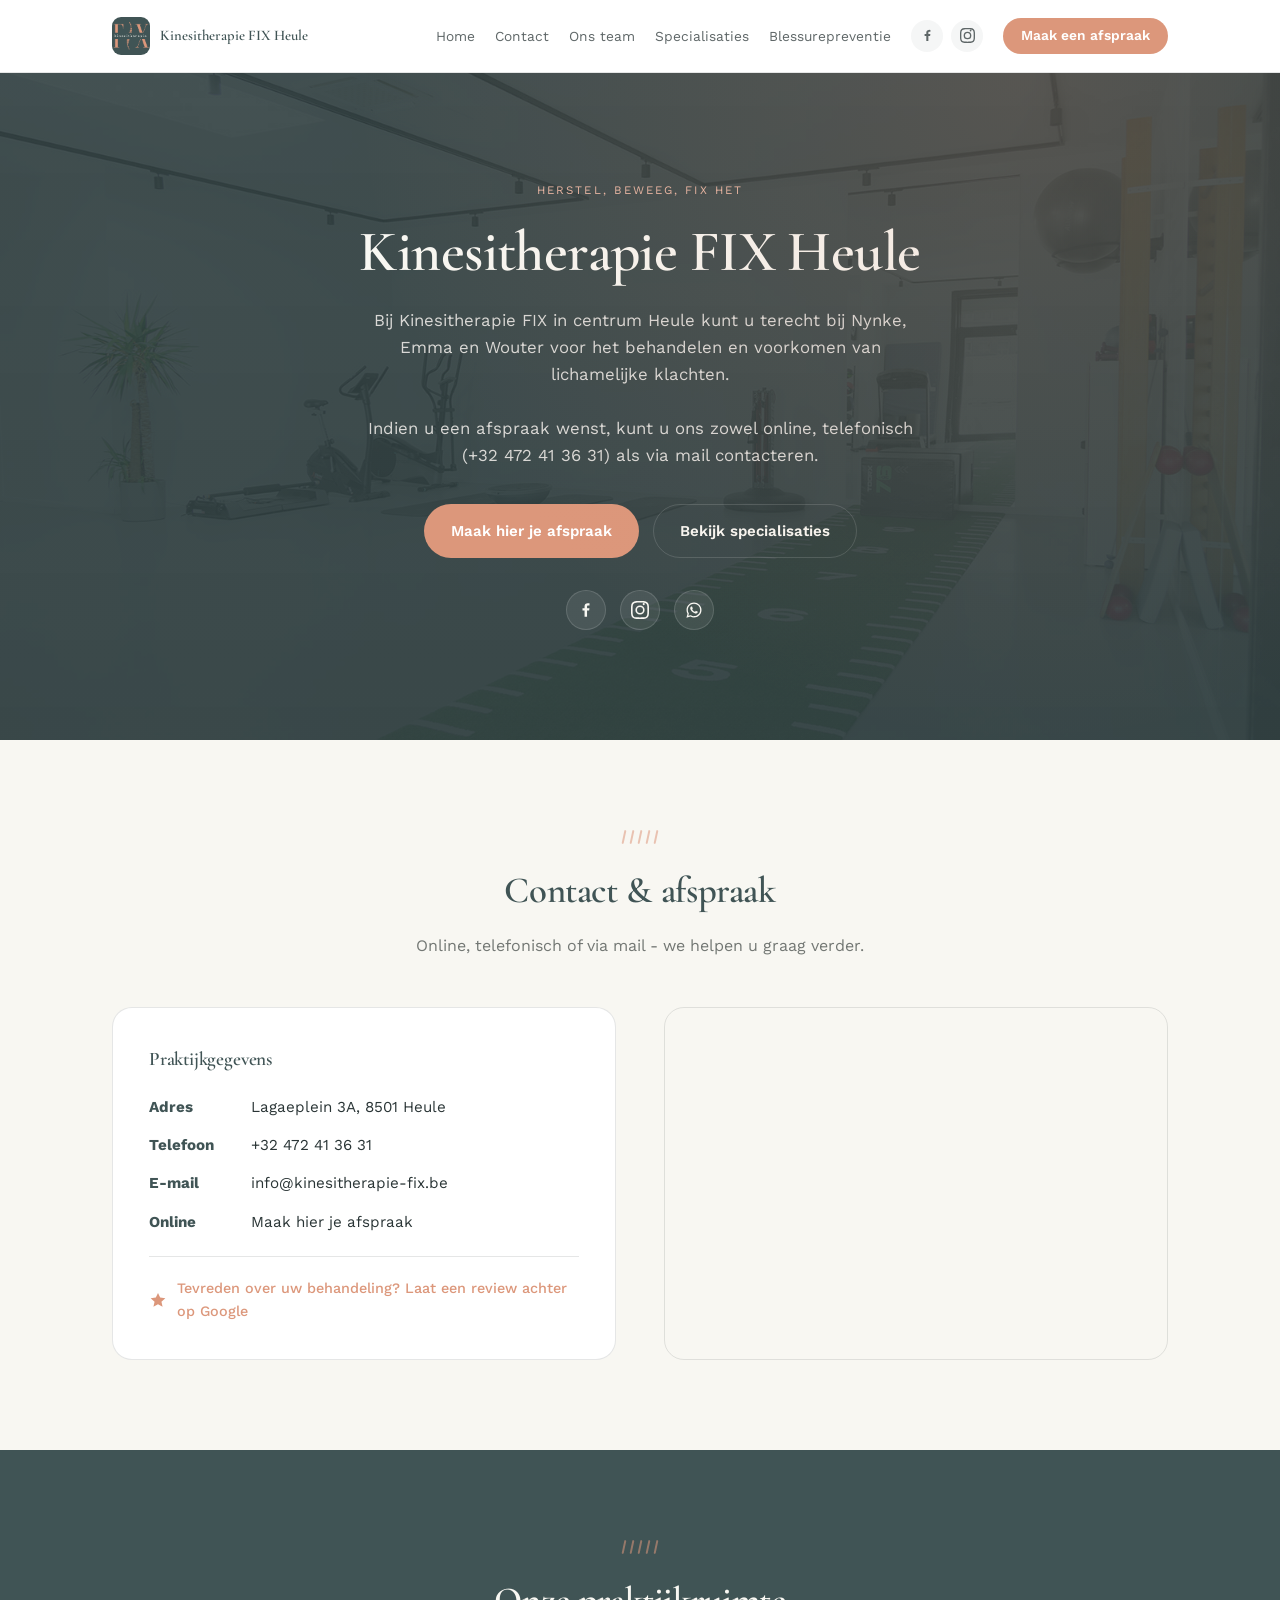
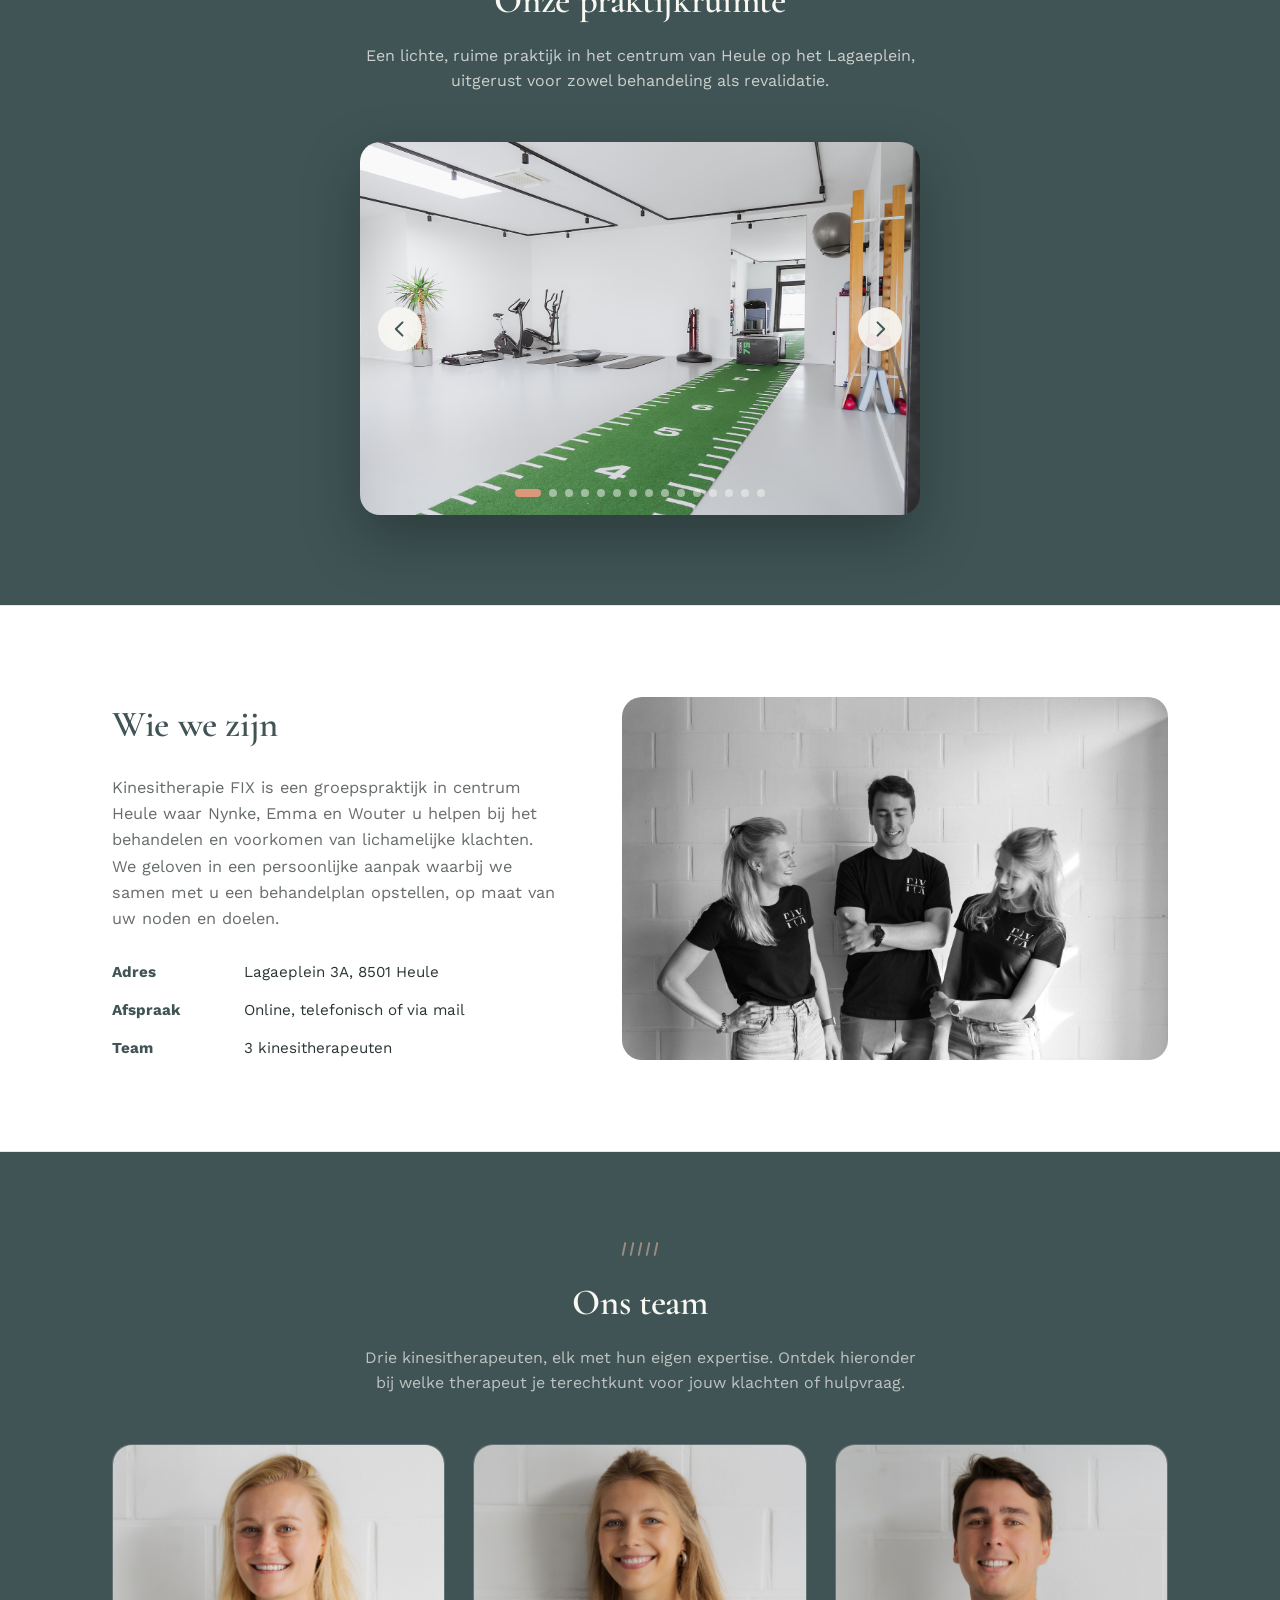
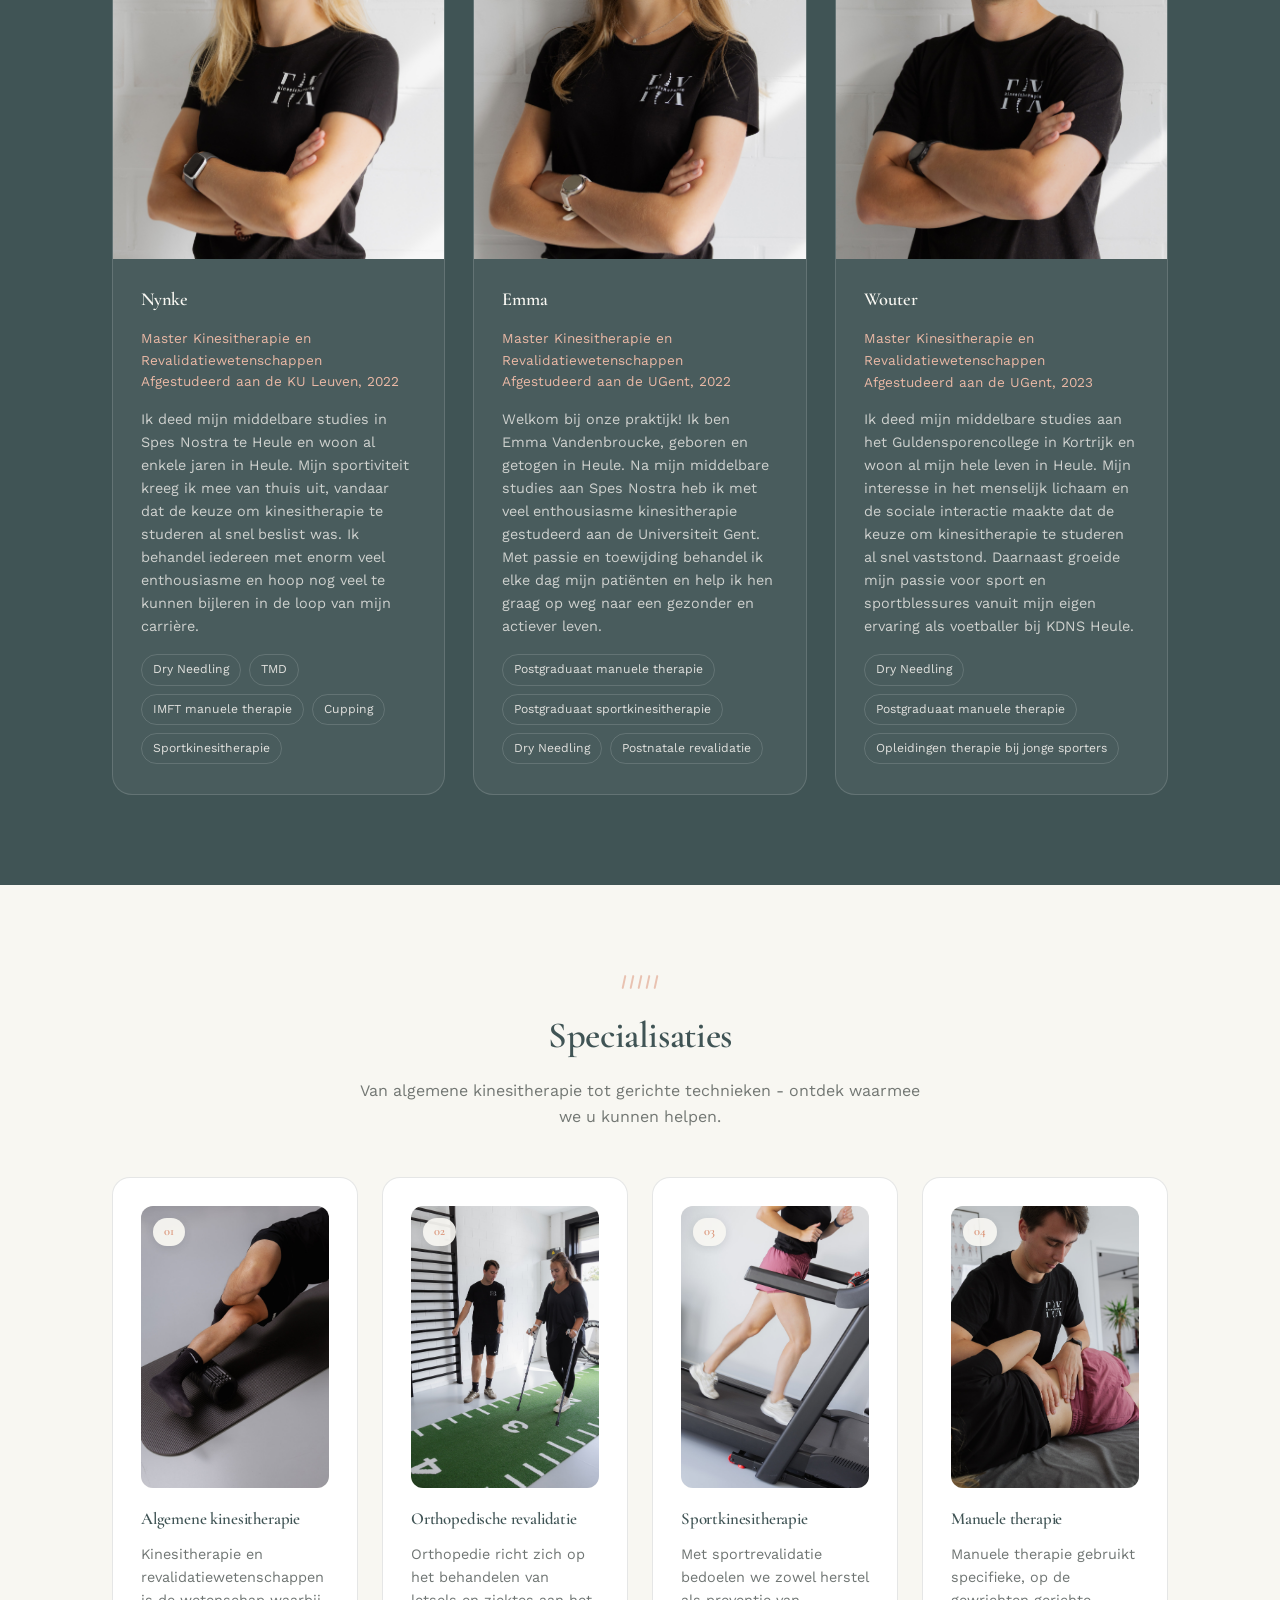
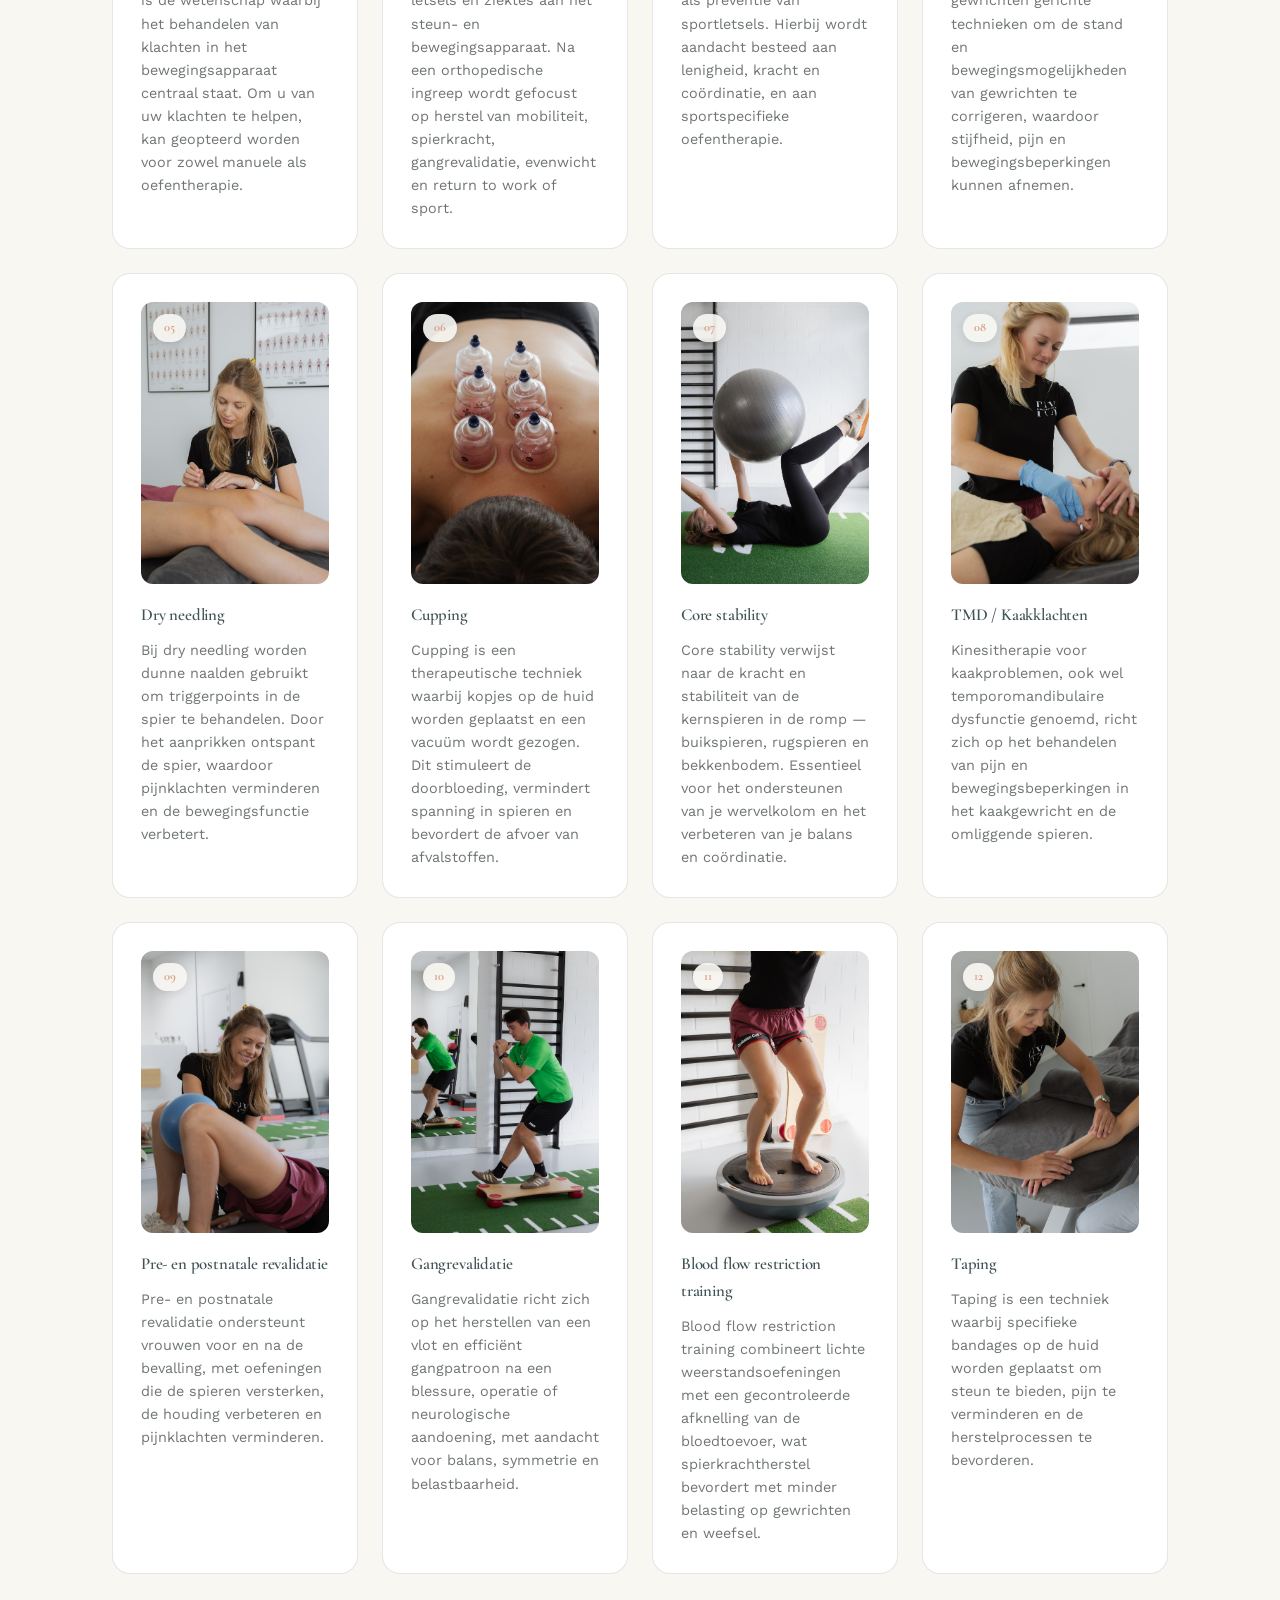
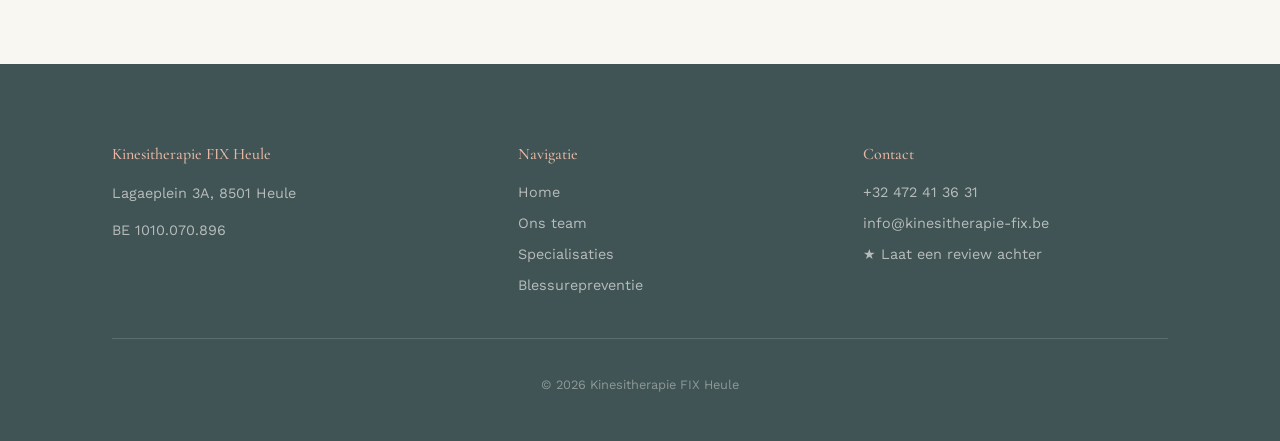
==== index.html @ aae7d0e1 "Merge branch 'main' of https://github.com/max-yousif/fix-site" ====
<!DOCTYPE html>
<html lang="nl">
<head>
<meta charset="UTF-8">
<meta name="viewport" content="width=device-width, initial-scale=1.0">
<title>kinesitherapie FIX Heule</title>
<meta name="description" content="Kinesitherapie FIX in centrum Heule: persoonlijke aanpak voor het behandelen en voorkomen van lichamelijke klachten, door Nynke, Emma en Wouter.">
<link rel="preconnect" href="https://fonts.googleapis.com">
<link href="https://fonts.googleapis.com/css2?family=Cormorant+Garamond:wght@600;700&family=Work+Sans:wght@400;500;600&display=swap" rel="stylesheet">
<link rel="stylesheet" href="css/style.css">
</head>
<body>

<header class="site-header">
  <div class="wrap">
    <a href="#top" class="brand">
      <span class="brand-mark"><img src="images/logo-fix.jpg" alt="Logo Kinesitherapie FIX"></span>
      Kinesitherapie FIX Heule
    </a>
    <nav class="main-nav" id="main-nav">
      <a href="#top">Home</a>
      <a href="#contact">Contact</a>
      <a href="#team">Ons team</a>
      <a href="#specialisaties">Specialisaties</a>
      <a href="blessurepreventie.html">Blessurepreventie</a>
      <div class="header-social">
        <a href="https://www.facebook.com/profile.php?id=61565149762877" aria-label="Facebook" target="_blank" rel="noopener">
          <svg viewBox="0 0 24 24" aria-hidden="true"><path d="M13.397 20.997v-8.196h2.765l.411-3.209h-3.176V7.548c0-.926.258-1.56 1.587-1.56h1.684V3.127A22.336 22.336 0 0 0 14.201 3c-2.444 0-4.122 1.492-4.122 4.231v2.355H7.332v3.209h2.753v8.202h3.312z"/></svg>
        </a>
        <a href="https://www.instagram.com/fix_kinesitherapie/" aria-label="Instagram" target="_blank" rel="noopener">
          <svg viewBox="0 0 24 24" aria-hidden="true"><path d="M12 2.163c3.204 0 3.584.012 4.85.07 3.252.148 4.771 1.691 4.919 4.919.058 1.265.069 1.645.069 4.849 0 3.205-.012 3.584-.069 4.849-.149 3.225-1.664 4.771-4.919 4.919-1.266.058-1.644.07-4.85.07-3.204 0-3.584-.012-4.849-.07-3.26-.149-4.771-1.699-4.919-4.92-.058-1.265-.07-1.644-.07-4.849 0-3.204.013-3.583.07-4.849.149-3.227 1.664-4.771 4.919-4.919 1.266-.057 1.645-.069 4.849-.069zm0-2.163c-3.259 0-3.667.014-4.947.072-4.358.2-6.78 2.618-6.98 6.98-.059 1.281-.073 1.689-.073 4.948 0 3.259.014 3.668.072 4.948.2 4.358 2.618 6.78 6.98 6.98 1.281.058 1.689.072 4.948.072 3.259 0 3.668-.014 4.948-.072 4.354-.2 6.782-2.618 6.979-6.98.059-1.28.073-1.689.073-4.948 0-3.259-.014-3.667-.072-4.947-.196-4.354-2.617-6.78-6.979-6.98-1.281-.059-1.69-.073-4.949-.073zm0 5.838a6.162 6.162 0 1 0 0 12.324 6.162 6.162 0 0 0 0-12.324zm0 10.162a4 4 0 1 1 0-8 4 4 0 0 1 0 8zm6.406-11.845a1.44 1.44 0 1 1-2.881.001 1.44 1.44 0 0 1 2.881-.001z"/></svg>
        </a>
      </div>
      <a href="https://bookings.crossuite.app/b59ed60e-3dc6-402e-aebc-2b70d92452ca/step2" class="nav-cta" target="_blank" rel="noopener">Maak een afspraak</a>
    </nav>
    <button class="nav-toggle" id="nav-toggle" aria-label="Menu openen" aria-expanded="false" aria-controls="main-nav">
      <span></span><span></span><span></span>
    </button>
  </div>
</header>

<section class="hero" id="top">
  <div class="wrap">
    <p class="eyebrow">Herstel, beweeg, FIX het</p>
    <h1>Kinesitherapie FIX Heule</h1>
    <p class="hero-lede">Bij Kinesitherapie FIX in centrum Heule kunt u terecht bij Nynke, Emma en Wouter voor het behandelen en voorkomen van lichamelijke klachten.<br><br>Indien u een afspraak wenst, kunt u ons zowel online, telefonisch (<a href="tel:+32472413631">+32 472 41 36 31</a>) als via mail contacteren.</p>
    <div class="hero-actions">
      <a href="https://bookings.crossuite.app/b59ed60e-3dc6-402e-aebc-2b70d92452ca/step2" class="btn btn-primary" target="_blank" rel="noopener">Maak hier je afspraak</a>
      <a href="#specialisaties" class="btn btn-ghost">Bekijk specialisaties</a>
    </div>
    <div class="hero-social">
      <a href="https://www.facebook.com/profile.php?id=61565149762877" class="social-btn" aria-label="Facebook" target="_blank" rel="noopener">
        <svg viewBox="0 0 24 24" aria-hidden="true"><path d="M13.397 20.997v-8.196h2.765l.411-3.209h-3.176V7.548c0-.926.258-1.56 1.587-1.56h1.684V3.127A22.336 22.336 0 0 0 14.201 3c-2.444 0-4.122 1.492-4.122 4.231v2.355H7.332v3.209h2.753v8.202h3.312z"/></svg>
      </a>
      <a href="https://www.instagram.com/fix_kinesitherapie/" class="social-btn" aria-label="Instagram" target="_blank" rel="noopener">
        <svg viewBox="0 0 24 24" aria-hidden="true"><path d="M12 2.163c3.204 0 3.584.012 4.85.07 3.252.148 4.771 1.691 4.919 4.919.058 1.265.069 1.645.069 4.849 0 3.205-.012 3.584-.069 4.849-.149 3.225-1.664 4.771-4.919 4.919-1.266.058-1.644.07-4.85.07-3.204 0-3.584-.012-4.849-.07-3.26-.149-4.771-1.699-4.919-4.92-.058-1.265-.07-1.644-.07-4.849 0-3.204.013-3.583.07-4.849.149-3.227 1.664-4.771 4.919-4.919 1.266-.057 1.645-.069 4.849-.069zm0-2.163c-3.259 0-3.667.014-4.947.072-4.358.2-6.78 2.618-6.98 6.98-.059 1.281-.073 1.689-.073 4.948 0 3.259.014 3.668.072 4.948.2 4.358 2.618 6.78 6.98 6.98 1.281.058 1.689.072 4.948.072 3.259 0 3.668-.014 4.948-.072 4.354-.2 6.782-2.618 6.979-6.98.059-1.28.073-1.689.073-4.948 0-3.259-.014-3.667-.072-4.947-.196-4.354-2.617-6.78-6.979-6.98-1.281-.059-1.69-.073-4.949-.073zm0 5.838a6.162 6.162 0 1 0 0 12.324 6.162 6.162 0 0 0 0-12.324zm0 10.162a4 4 0 1 1 0-8 4 4 0 0 1 0 8zm6.406-11.845a1.44 1.44 0 1 1-2.881.001 1.44 1.44 0 0 1 2.881-.001z"/></svg>
      </a>
      <a href="https://wa.me/32472413631" class="social-btn" aria-label="WhatsApp" target="_blank" rel="noopener">
        <svg viewBox="0 0 24 24" aria-hidden="true"><path d="M12.004 2.003c-5.514 0-9.997 4.483-9.997 9.997 0 1.762.462 3.484 1.34 5.003l-1.42 5.19 5.315-1.394a9.958 9.958 0 0 0 4.762 1.212h.004c5.514 0 9.997-4.483 9.997-9.997 0-2.671-1.04-5.182-2.929-7.071a9.935 9.935 0 0 0-7.072-2.94zm0 18.174h-.003a8.19 8.19 0 0 1-4.173-1.143l-.299-.177-3.155.827.842-3.075-.194-.316a8.184 8.184 0 0 1-1.257-4.373c0-4.523 3.681-8.203 8.209-8.203a8.156 8.156 0 0 1 5.804 2.406 8.153 8.153 0 0 1 2.399 5.802c0 4.524-3.68 8.204-8.203 8.204zm4.508-6.148c-.247-.124-1.462-.72-1.689-.803-.227-.083-.392-.124-.557.124-.165.248-.638.803-.782.968-.144.166-.289.186-.535.062-.247-.124-1.043-.384-1.987-1.226-.734-.655-1.23-1.464-1.374-1.712-.144-.248-.015-.382.109-.505.112-.111.248-.289.372-.434.124-.145.165-.248.248-.413.082-.166.041-.31-.021-.434-.062-.124-.557-1.343-.763-1.84-.201-.483-.406-.418-.557-.425-.144-.008-.309-.01-.474-.01-.165 0-.434.062-.661.31-.227.248-.865.845-.865 2.063 0 1.219.886 2.394 1.01 2.56.124.165 1.745 2.664 4.228 3.735.591.255 1.052.407 1.412.521.593.189 1.132.163 1.559.099.476-.071 1.462-.598 1.669-1.176.206-.578.206-1.073.144-1.176-.062-.104-.227-.166-.474-.29z"/></svg>
      </a>
    </div>
  </div>
</section>

<section class="contact-section" id="contact">
  <div class="wrap">
    <div class="section-head">
      <div class="stitch on-light"><span></span><span></span><span></span><span></span><span></span></div>
      <h2>Contact & afspraak</h2>
      <p>Online, telefonisch of via mail - we helpen u graag verder.</p>
    </div>
    <div class="contact-grid">
      <div class="contact-card">
        <h3>Praktijkgegevens</h3>
        <ul class="contact-list">
          <li><b>Adres</b> Lagaeplein 3A, 8501 Heule</li>
          <li><b>Telefoon</b> <a href="tel:+32472413631">+32 472 41 36 31</a></li>
          <li><b>E-mail</b> <a href="mailto:info@kinesitherapie-fix.be">info@kinesitherapie-fix.be</a></li>
          <li><b>Online</b> <a href="https://bookings.crossuite.app/b59ed60e-3dc6-402e-aebc-2b70d92452ca/step2" target="_blank" rel="noopener">Maak hier je afspraak</a></li>
        </ul>
        <a class="review-link" href="https://g.page/r/CWnq8fLpPaLWEAE/review" target="_blank" rel="noopener">
          <svg viewBox="0 0 24 24" aria-hidden="true"><path d="M12 2.5l2.9 6.3 6.9.7-5.2 4.7 1.5 6.8L12 17.8l-6.1 3.2 1.5-6.8-5.2-4.7 6.9-.7z"/></svg>
          Tevreden over uw behandeling? Laat een review achter op Google
        </a>
      </div>
      <div class="map-embed">
        <iframe src="https://www.google.com/maps?q=Lagaeplein+3A,+8501+Heule&output=embed" loading="lazy" allowfullscreen title="Locatie Kinesitherapie FIX Heule"></iframe>
      </div>
    </div>
  </div>
</section>

<section class="gallery-section">
  <div class="wrap">
    <div class="section-head">
      <div class="stitch on-light"><span></span><span></span><span></span><span></span><span></span></div>
      <h2>Onze praktijkruimte</h2>
      <p>Een lichte, ruime praktijk in het centrum van Heule op het Lagaeplein, uitgerust voor zowel behandeling als revalidatie.</p>
    </div>
    <div class="carousel" id="gallery-carousel">
      <div class="carousel-track">
        <div class="carousel-slide">
          <img src="images/praktijk-1.jpg" alt="Oefenruimte met kunstgras en revalidatietoestellen">
        </div>
        <div class="carousel-slide">
          <img src="images/praktijk-2.jpg" alt="Behandelruimte met behandeltafel en oefenmateriaal">
        </div>
        <div class="carousel-slide">
          <img src="images/praktijk-3.jpg" alt="Kinesitherapeuten in de praktijkruimte">
        </div>
        <div class="carousel-slide">
          <img src="images/praktijk-4.jpg" alt="Sportkinesitherapie oefenruimte met kunstgras en revalidatietoestellen">
        </div>
        <div class="carousel-slide">
          <img src="images/praktijk-5.jpg" alt="Wachtruimte met zithoek en planten">
        </div>
        <div class="carousel-slide">
          <img src="images/praktijk-6.jpg" alt="Decoratie Heule Lagaeplein in wachtruimte">
        </div>
        <div class="carousel-slide">
          <img src="images/praktijk-7.jpg" alt="Kettlebells en oefenmateriaal in de praktijkruimte">
        </div>
        <div class="carousel-slide">
          <img src="images/praktijk-8.jpg" alt="Patiënt aan de balie van de praktijkruimte met kinesitherapeut">
        </div>
        <div class="carousel-slide">
          <img src="images/praktijk-9.jpg" alt="Fieldpower oefenruimte krachttraining">
        </div>
        <div class="carousel-slide">
          <img src="images/praktijk-10.jpg" alt="Groepsles core stability in de praktijkruimte">
        </div>
        <div class="carousel-slide">
          <img src="images/praktijk-11.jpg" alt="Cardiovasculaire oefenruimte met loopband en hometrainer">
        </div>
        <div class="carousel-slide">
          <img src="images/praktijk-12.jpg" alt="Sportkinesitherapie oefenruimte met kunstgras en revalidatietoestellen, balans- en krachttoestellen">
        </div>
        <div class="carousel-slide">
          <img src="images/praktijk-13.jpg" alt="Onthaalbalie van de praktijkruimte">
        </div>
        <div class="carousel-slide">
          <img src="images/praktijk-14.jpg" alt="Behandelruimte met behandeltafel en oefenmateriaal">
        </div>
        <div class="carousel-slide">
          <img src="images/praktijk-15.jpg" alt="Praktijkruimte met ruime parking op Lagaeplein centrum Heule">
        </div>
      </div>
      <button type="button" class="carousel-arrow prev" aria-label="Vorige foto">
        <svg viewBox="0 0 24 24" aria-hidden="true"><path d="M15 4l-8 8 8 8" fill="none" stroke="currentColor" stroke-width="2.4" stroke-linecap="round" stroke-linejoin="round"/></svg>
      </button>
      <button type="button" class="carousel-arrow next" aria-label="Volgende foto">
        <svg viewBox="0 0 24 24" aria-hidden="true"><path d="M9 4l8 8-8 8" fill="none" stroke="currentColor" stroke-width="2.4" stroke-linecap="round" stroke-linejoin="round"/></svg>
      </button>
      <div class="carousel-dots" role="tablist" aria-label="Foto's van de praktijk"></div>
    </div>
  </div>
</section>

<section class="about-section">
  <div class="wrap about-grid">
    <div>
      <h2>Wie we zijn</h2>
      <p>Kinesitherapie FIX is een groepspraktijk in centrum Heule waar Nynke, Emma en Wouter u helpen bij het behandelen en voorkomen van lichamelijke klachten. We geloven in een persoonlijke aanpak waarbij we samen met u een behandelplan opstellen, op maat van uw noden en doelen.</p>
      <div class="about-facts">
        <div><strong>Adres</strong> Lagaeplein 3A, 8501 Heule</div>
        <div><strong>Afspraak</strong> Online, telefonisch of via mail</div>
        <div><strong>Team</strong> 3 kinesitherapeuten</div>
      </div>
    </div>
    <div>
      <img src="images/praktijk-over-ons.jpg" alt="Praktijkruimte Kinesitherapie FIX" style="border-radius:20px;">
    </div>
  </div>
</section>

<section class="team-section" id="team">
  <div class="wrap">
    <div class="section-head">
      <div class="stitch on-dark"><span></span><span></span><span></span><span></span><span></span></div>
      <h2>Ons team</h2>
      <p>Drie kinesitherapeuten, elk met hun eigen expertise. Ontdek hieronder bij welke therapeut je terechtkunt voor jouw klachten of hulpvraag.</p>
    </div>
    <div class="team-grid">

      <div class="team-card">
        <div class="team-photo"><img src="images/team-nynke.jpg" alt="Nynke"></div>
        <div class="team-body">
          <h3>Nynke</h3>
          <p class="team-role">Master Kinesitherapie en Revalidatiewetenschappen<br>Afgestudeerd aan de KU Leuven, 2022</p>
          <p class="bio">Ik deed mijn middelbare studies in Spes Nostra te Heule en woon al enkele jaren in Heule. Mijn sportiviteit kreeg ik mee van thuis uit, vandaar dat de keuze om kinesitherapie te studeren al snel beslist was. Ik behandel iedereen met enorm veel enthousiasme en hoop nog veel te kunnen bijleren in de loop van mijn carrière.</p>
          <div class="team-tags">
            <span>Dry Needling</span>
            <span>TMD</span>
            <span>IMFT manuele therapie</span>
            <span>Cupping</span>
            <span>Sportkinesitherapie</span>
          </div>
        </div>
      </div>

      <div class="team-card">
        <div class="team-photo"><img src="images/team-emma.jpg" alt="Emma"></div>
        <div class="team-body">
          <h3>Emma</h3>
          <p class="team-role">Master Kinesitherapie en Revalidatiewetenschappen<br>Afgestudeerd aan de UGent, 2022</p>
          <p class="bio">Welkom bij onze praktijk! Ik ben Emma Vandenbroucke, geboren en getogen in Heule. Na mijn middelbare studies aan Spes Nostra heb ik met veel enthousiasme kinesitherapie gestudeerd aan de Universiteit Gent. Met passie en toewijding behandel ik elke dag mijn patiënten en help ik hen graag op weg naar een gezonder en actiever leven.</p>
          <div class="team-tags">
            <span>Postgraduaat manuele therapie</span>
            <span>Postgraduaat sportkinesitherapie</span>
            <span>Dry Needling</span>
            <span>Postnatale revalidatie</span>
          </div>
        </div>
      </div>

      <div class="team-card">
        <div class="team-photo"><img src="images/team-wouter.jpg" alt="Wouter"></div>
        <div class="team-body">
          <h3>Wouter</h3>
          <p class="team-role">Master Kinesitherapie en Revalidatiewetenschappen<br>Afgestudeerd aan de UGent, 2023</p>
          <p class="bio">Ik deed mijn middelbare studies aan het Guldensporencollege in Kortrijk en woon al mijn hele leven in Heule. Mijn interesse in het menselijk lichaam en de sociale interactie maakte dat de keuze om kinesitherapie te studeren al snel vaststond. Daarnaast groeide mijn passie voor sport en sportblessures vanuit mijn eigen ervaring als voetballer bij KDNS Heule.</p>
          <div class="team-tags">
            <span>Dry Needling</span>
            <span>Postgraduaat manuele therapie</span>
            <span>Opleidingen therapie bij jonge sporters</span>
          </div>
        </div>
      </div>

    </div>
  </div>
</section>

<section class="specialisaties-section" id="specialisaties">
  <div class="wrap">
    <div class="section-head">
      <div class="stitch on-light"><span></span><span></span><span></span><span></span><span></span></div>
      <h2>Specialisaties</h2>
      <p>Van algemene kinesitherapie tot gerichte technieken - ontdek waarmee we u kunnen helpen.</p>
    </div>
    <div class="spec-grid">

      <div class="spec-card">
        <img class="spec-thumb" src="images/spec-algemene-kinesitherapie.jpg" alt="">
        <div class="spec-num">01</div>
        <h3>Algemene kinesitherapie</h3>
        <p>Kinesitherapie en revalidatiewetenschappen is de wetenschap waarbij het behandelen van klachten in het bewegingsapparaat centraal staat. Om u van uw klachten te helpen, kan geopteerd worden voor zowel manuele als oefentherapie.</p>
      </div>

      <div class="spec-card">
        <img class="spec-thumb" src="images/spec-orthopedische-revalidatie.jpg" alt="">
        <div class="spec-num">02</div>
        <h3>Orthopedische revalidatie</h3>
        <p>Orthopedie richt zich op het behandelen van letsels en ziektes aan het steun- en bewegingsapparaat. Na een orthopedische ingreep wordt gefocust op herstel van mobiliteit, spierkracht, gangrevalidatie, evenwicht en return to work of sport.</p>
      </div>

      <div class="spec-card">
        <img class="spec-thumb" src="images/spec-sportkinesitherapie.jpg" alt="">
        <div class="spec-num">03</div>
        <h3>Sportkinesitherapie</h3>
        <p>Met sportrevalidatie bedoelen we zowel herstel als preventie van sportletsels. Hierbij wordt aandacht besteed aan lenigheid, kracht en coördinatie, en aan sportspecifieke oefentherapie.</p>
      </div>

      <div class="spec-card">
        <img class="spec-thumb" src="images/spec-manuele-therapie.jpg" alt="">
        <div class="spec-num">04</div>
        <h3>Manuele therapie</h3>
        <p>Manuele therapie gebruikt specifieke, op de gewrichten gerichte technieken om de stand en bewegingsmogelijkheden van gewrichten te corrigeren, waardoor stijfheid, pijn en bewegingsbeperkingen kunnen afnemen.</p>
      </div>

      <div class="spec-card">
        <img class="spec-thumb" src="images/spec-dry-needling.jpg" alt="">
        <div class="spec-num">05</div>
        <h3>Dry needling</h3>
        <p>Bij dry needling worden dunne naalden gebruikt om triggerpoints in de spier te behandelen. Door het aanprikken ontspant de spier, waardoor pijnklachten verminderen en de bewegingsfunctie verbetert.</p>
      </div>

      <div class="spec-card">
        <img class="spec-thumb" src="images/spec-cupping.jpg" alt="">
        <div class="spec-num">06</div>
        <h3>Cupping</h3>
        <p>Cupping is een therapeutische techniek waarbij kopjes op de huid worden geplaatst en een vacuüm wordt gezogen. Dit stimuleert de doorbloeding, vermindert spanning in spieren en bevordert de afvoer van afvalstoffen.</p>
      </div>

      <div class="spec-card">
        <img class="spec-thumb" src="images/spec-core-stability.jpg" alt="">
        <div class="spec-num">07</div>
        <h3>Core stability</h3>
        <p>Core stability verwijst naar de kracht en stabiliteit van de kernspieren in de romp — buikspieren, rugspieren en bekkenbodem. Essentieel voor het ondersteunen van je wervelkolom en het verbeteren van je balans en coördinatie.</p>
      </div>

      <div class="spec-card">
        <img class="spec-thumb" src="images/spec-tmd-kaakklachten.jpg" alt="">
        <div class="spec-num">08</div>
        <h3>TMD / Kaakklachten</h3>
        <p>Kinesitherapie voor kaakproblemen, ook wel temporomandibulaire dysfunctie genoemd, richt zich op het behandelen van pijn en bewegingsbeperkingen in het kaakgewricht en de omliggende spieren.</p>
      </div>

      <div class="spec-card">
        <img class="spec-thumb" src="images/spec-pre-postnatale-revalidatie.jpg" alt="">
        <div class="spec-num">09</div>
        <h3>Pre- en postnatale revalidatie</h3>
        <p>Pre- en postnatale revalidatie ondersteunt vrouwen voor en na de bevalling, met oefeningen die de spieren versterken, de houding verbeteren en pijnklachten verminderen.</p>
      </div>

      <div class="spec-card">
        <img class="spec-thumb" src="images/spec-gangrevalidatie.jpg" alt="">
        <div class="spec-num">10</div>
        <h3>Gangrevalidatie</h3>
        <p>Gangrevalidatie richt zich op het herstellen van een vlot en efficiënt gangpatroon na een blessure, operatie of neurologische aandoening, met aandacht voor balans, symmetrie en belastbaarheid.</p>
      </div>

      <div class="spec-card">
        <img class="spec-thumb" src="images/spec-blood-flow-restriction.jpg" alt="">
        <div class="spec-num">11</div>
        <h3>Blood flow restriction training</h3>
        <p>Blood flow restriction training combineert lichte weerstandsoefeningen met een gecontroleerde afknelling van de bloedtoevoer, wat spierkrachtherstel bevordert met minder belasting op gewrichten en weefsel.</p>
      </div>

      <div class="spec-card">
        <img class="spec-thumb" src="images/spec-taping.jpg" alt="">
        <div class="spec-num">12</div>
        <h3>Taping</h3>
        <p>Taping is een techniek waarbij specifieke bandages op de huid worden geplaatst om steun te bieden, pijn te verminderen en de herstelprocessen te bevorderen.</p>
      </div>
    </div>
  </div>
</section>

<footer>
  <div class="wrap">
    <div class="footer-grid">
      <div>
        <h4>Kinesitherapie FIX Heule</h4>
        <p>Lagaeplein 3A, 8501 Heule</p>
        <p>BE 1010.070.896</p>
      </div>
      <div>
        <h4>Navigatie</h4>
        <a href="#top">Home</a>
        <a href="#team">Ons team</a>
        <a href="#specialisaties">Specialisaties</a>
        <a href="blessurepreventie.html">Blessurepreventie</a>
      </div>
      <div>
        <h4>Contact</h4>
        <a href="tel:+32472413631">+32 472 41 36 31</a>
        <a href="mailto:info@kinesitherapie-fix.be">info@kinesitherapie-fix.be</a>
        <a href="https://g.page/r/CWnq8fLpPaLWEAE/review" target="_blank" rel="noopener">★ Laat een review achter</a>
      </div>
    </div>
    <p class="footer-bottom">© <span id="year"></span> Kinesitherapie FIX Heule</p>
  </div>
</footer>

<script src="js/main.js?v=5"></script>
</body>
</html>
---- css/style.css ----
/* ==========================================================================
   Kinesitherapie Fix Heule — stylesheet
   ========================================================================== */

:root {
  --dark: #405455;
  --dark-deep: #303F40;
  --coral: #DC977B;
  --coral-light: #E9B8A5;
  --cream: #F8F7F2;
  --ink: #2A3536;
  --white: #FFFFFF;
  --line: rgba(255, 255, 255, 0.14);
  --line-dark: rgba(42, 53, 54, 0.12);

  --font-display: 'Cormorant Garamond', Georgia, serif;
  --font-body: 'Work Sans', -apple-system, BlinkMacSystemFont, sans-serif;

  --max-width: 1120px;
}

* { box-sizing: border-box; }

html { scroll-behavior: smooth; }
#top, #team, #specialisaties, #contact { scroll-margin-top: 90px; }

body {
  margin: 0;
  font-family: var(--font-body);
  color: var(--ink);
  background: var(--cream);
  line-height: 1.6;
  -webkit-font-smoothing: antialiased;
}

img { max-width: 100%; display: block; }

a { color: inherit; text-decoration: none; }

.wrap {
  max-width: var(--max-width);
  margin: 0 auto;
  padding: 0 32px;
}

h1, h2, h3 {
  font-family: var(--font-display);
  font-weight: 600;
  margin: 0;
  letter-spacing: -0.01em;
}

/* ---------- stitch signature element ---------- */
.stitch {
  display: flex;
  align-items: center;
  justify-content: center;
  gap: 6px;
  margin: 0 auto;
  width: fit-content;
}
.stitch span {
  width: 2px;
  height: 14px;
  background: currentColor;
  border-radius: 1px;
  opacity: 0.55;
  transform: rotate(12deg);
}
.stitch.on-dark { color: var(--coral-light); }
.stitch.on-light { color: var(--coral); }

/* ---------- header ---------- */
.site-header {
  position: sticky;
  top: 0;
  z-index: 50;
  background: var(--white);
  border-bottom: 1px solid var(--line-dark);
}
.site-header .wrap {
  display: flex;
  align-items: center;
  justify-content: space-between;
  height: 72px;
}
.brand {
  display: flex;
  align-items: center;
  gap: 10px;
  font-family: var(--font-display);
  font-size: 0.92rem;
  font-weight: 600;
  color: var(--dark);
  white-space: nowrap;
}
.brand-mark {
  width: 38px;
  height: 38px;
  border-radius: 9px;
  overflow: hidden;
  flex-shrink: 0;
  background: var(--dark);
  display: flex;
  align-items: center;
  justify-content: center;
}
.brand-mark img {
  width: 100%;
  height: 100%;
  object-fit: cover;
}
nav.main-nav {
  display: flex;
  align-items: center;
  gap: 20px;
  font-size: 0.86rem;
}
nav.main-nav a {
  color: var(--ink);
  opacity: 0.75;
  transition: opacity 0.15s ease;
  white-space: nowrap;
}
nav.main-nav a:hover { opacity: 1; }
.nav-cta {
  display: inline-flex;
  align-items: center;
  justify-content: center;
  line-height: 1;
  background: var(--coral);
  color: var(--white) !important;
  padding: 11px 18px;
  border-radius: 100px;
  opacity: 1 !important;
  font-weight: 600;
  white-space: nowrap;
}
.nav-toggle {
  display: none;
  flex-direction: column;
  justify-content: center;
  gap: 5px;
  width: 40px;
  height: 40px;
  background: none;
  border: none;
  cursor: pointer;
  padding: 0;
  flex-shrink: 0;
}
.nav-toggle span {
  display: block;
  width: 22px;
  height: 2px;
  background: var(--dark);
  border-radius: 2px;
  transition: transform 0.2s ease, opacity 0.2s ease;
}
.nav-toggle[aria-expanded="true"] span:nth-child(1) { transform: translateY(7px) rotate(45deg); }
.nav-toggle[aria-expanded="true"] span:nth-child(2) { opacity: 0; }
.nav-toggle[aria-expanded="true"] span:nth-child(3) { transform: translateY(-7px) rotate(-45deg); }

.header-social {
  display: flex;
  align-items: center;
  gap: 8px;
}
.header-social a {
  width: 32px;
  height: 32px;
  border-radius: 50%;
  display: flex;
  align-items: center;
  justify-content: center;
  color: var(--dark);
  background: rgba(64,84,85,0.07);
  transition: background 0.15s ease, color 0.15s ease;
}
.header-social a:hover { background: var(--coral); color: var(--white); }
.header-social svg { width: 15px; height: 15px; fill: currentColor; }

/* ---------- hero ---------- */
.hero {
  background:
    linear-gradient(180deg, rgba(48,63,64,0.90), rgba(48,63,64,0.94)),
    url('../images/praktijk-1.jpg') center 35% / cover no-repeat;
  color: var(--cream);
  padding: 96px 0 110px;
  position: relative;
  overflow: hidden;
}
.hero::after {
  content: "";
  position: absolute;
  inset: 0;
  background: radial-gradient(circle at 80% 0%, rgba(217,138,108,0.16), transparent 55%);
  pointer-events: none;
}
.hero .wrap { position: relative; }
.eyebrow {
  text-align: center;
  text-transform: uppercase;
  letter-spacing: 0.18em;
  font-size: 0.72rem;
  color: var(--coral-light);
  margin-bottom: 22px;
}
.hero h1 {
  text-align: center;
  font-size: clamp(2.4rem, 5vw, 3.6rem);
  line-height: 1.08;
  max-width: 720px;
  margin: 0 auto 24px;
}
.hero-lede {
  text-align: center;
  max-width: 560px;
  margin: 0 auto;
  color: rgba(251,248,244,0.82);
  font-size: 1.05rem;
}
.hero-actions {
  display: flex;
  justify-content: center;
  gap: 14px;
  margin-top: 36px;
}
.btn {
  display: inline-flex;
  align-items: center;
  gap: 8px;
  padding: 14px 26px;
  border-radius: 100px;
  font-weight: 600;
  font-size: 0.94rem;
  cursor: pointer;
  border: 1px solid transparent;
}
.btn-primary {
  background: var(--coral);
  color: var(--white);
}
.btn-primary:hover { background: #c9754f; }
.btn-ghost {
  border-color: var(--line);
  color: var(--cream);
}
.btn-ghost:hover { border-color: var(--coral-light); color: var(--coral-light); }

.hero-social {
  display: flex;
  justify-content: center;
  gap: 14px;
  margin-top: 32px;
}
.social-btn {
  width: 40px;
  height: 40px;
  border-radius: 50%;
  display: flex;
  align-items: center;
  justify-content: center;
  background: rgba(251,248,244,0.08);
  border: 1px solid var(--line);
  color: var(--cream);
  transition: background 0.15s ease, color 0.15s ease, border-color 0.15s ease;
}
.social-btn:hover { background: var(--coral); border-color: var(--coral); color: var(--white); }
.social-btn svg { width: 18px; height: 18px; fill: currentColor; }

/* ---------- gallery ---------- */
.gallery-section { padding: 90px 0; background: var(--dark); }
.gallery-section .section-head h2 { color: var(--cream); }
.gallery-section .section-head p { color: rgba(251,248,244,0.75); }
.section-head {
  text-align: center;
  max-width: 560px;
  margin: 0 auto 48px;
}
.section-head .stitch { margin-bottom: 18px; }
.section-head h2 { font-size: clamp(1.8rem, 3vw, 2.3rem); color: var(--dark); }
.section-head p { color: rgba(43,51,48,0.65); margin-top: 12px; }

.carousel {
  position: relative;
  max-width: 560px;
  margin: 0 auto;
  border-radius: 20px;
  overflow: hidden;
  box-shadow: 0 24px 56px rgba(15,20,20,0.35);
}
.carousel-track {
  display: flex;
  transition: transform 0.55s cubic-bezier(0.65, 0, 0.35, 1);
}
.carousel-slide {
  position: relative;
  flex: 0 0 100%;
  aspect-ratio: 3 / 2;
  background: var(--dark-deep);
}
.carousel-slide img {
  width: 100%;
  height: 100%;
  object-fit: cover;
  display: block;
}
.carousel-arrow {
  position: absolute;
  top: 50%;
  transform: translateY(-50%);
  width: 44px;
  height: 44px;
  border-radius: 50%;
  border: none;
  background: rgba(248,247,242,0.92);
  color: var(--dark);
  display: flex;
  align-items: center;
  justify-content: center;
  cursor: pointer;
  transition: background 0.15s ease, transform 0.15s ease;
}
.carousel-arrow svg { width: 20px; height: 20px; }
.carousel-arrow:hover { background: var(--white); transform: translateY(-50%) scale(1.06); }
.carousel-arrow.prev { left: 18px; }
.carousel-arrow.next { right: 18px; }
.carousel-dots {
  position: absolute;
  left: 0;
  right: 0;
  bottom: 18px;
  display: flex;
  justify-content: center;
  gap: 8px;
}
.carousel-dots button {
  width: 8px;
  height: 8px;
  padding: 0;
  border: none;
  border-radius: 100px;
  background: rgba(248,247,242,0.5);
  cursor: pointer;
  transition: width 0.25s ease, background 0.25s ease;
}
.carousel-dots button.active { width: 26px; background: var(--coral); }

@media (max-width: 640px) {
  .carousel-slide { aspect-ratio: 4 / 3; }
  .carousel-arrow { width: 38px; height: 38px; }
  .carousel-arrow.prev { left: 10px; }
  .carousel-arrow.next { right: 10px; }
}

/* ---------- intro / about ---------- */
.about-section {
  background: var(--white);
  padding: 90px 0;
  border-top: 1px solid var(--line-dark);
  border-bottom: 1px solid var(--line-dark);
}
.about-grid {
  display: grid;
  grid-template-columns: 0.9fr 1.1fr;
  gap: 64px;
  align-items: center;
}
.about-grid h2 { font-size: clamp(1.8rem, 3vw, 2.3rem); color: var(--dark); margin-bottom: 20px; }
.about-grid p { color: rgba(43,51,48,0.72); font-size: 1.02rem; }
.about-facts {
  margin-top: 28px;
  display: grid;
  gap: 14px;
}
.about-facts div {
  display: flex;
  gap: 12px;
  align-items: baseline;
  font-size: 0.95rem;
}
.about-facts strong { color: var(--dark); min-width: 120px; }

/* ---------- specialisaties ---------- */
.specialisaties-section { padding: 90px 0; }
.spec-grid {
  display: grid;
  grid-template-columns: repeat(4, 1fr);
  gap: 24px;
}
.spec-card {
  position: relative;
  background: var(--white);
  border: 1px solid var(--line-dark);
  border-radius: 18px;
  padding: 28px;
  transition: transform 0.18s ease, box-shadow 0.18s ease;
}
.spec-thumb {
  width: 100%;
  aspect-ratio: 2 / 3;
  object-fit: cover;
  object-position: center top;
  border-radius: 12px;
  margin-bottom: 18px;
  background: var(--cream);
}
.spec-card:hover {
  transform: translateY(-4px);
  box-shadow: 0 16px 32px rgba(46,56,51,0.08);
}
.spec-num {
  position: absolute;
  top: 40px;
  left: 40px;
  background: rgba(248,247,242,0.92);
  color: var(--coral);
  font-family: var(--font-display);
  font-weight: 600;
  font-size: 0.78rem;
  padding: 4px 11px;
  border-radius: 100px;
  box-shadow: 0 2px 8px rgba(42,53,54,0.12);
}
.spec-card h3 { font-size: 1.05rem; color: var(--dark); margin-bottom: 10px; }
.spec-card p { font-size: 0.9rem; color: rgba(43,51,48,0.68); margin: 0; }

@media (max-width: 960px) {
  .spec-grid { grid-template-columns: repeat(2, 1fr); }
}

/* ---------- team ---------- */
.team-section {
  background: var(--dark);
  color: var(--cream);
  padding: 90px 0;
}
.team-section .section-head h2 { color: var(--cream); }
.team-section .section-head p { color: rgba(251,248,244,0.68); }
.team-grid {
  display: grid;
  grid-template-columns: repeat(3, 1fr);
  gap: 28px;
}
.team-card {
  background: rgba(251,248,244,0.05);
  border: 1px solid var(--line);
  border-radius: 20px;
  overflow: hidden;
}
.team-photo {
  width: 100%;
  aspect-ratio: 4 / 5;
  background: var(--dark-deep);
  overflow: hidden;
}
.team-photo img {
  width: 100%;
  height: 100%;
  object-fit: cover;
  object-position: center top;
  display: block;
}
.team-body { padding: 26px 28px 30px; }
.team-card h3 { font-family: var(--font-display); font-size: 1.15rem; margin-bottom: 4px; }
.team-role { color: var(--coral-light); font-size: 0.85rem; margin-bottom: 14px; }
.team-card p.bio {
  font-size: 0.9rem;
  color: rgba(251,248,244,0.75);
  margin-bottom: 16px;
}
.team-tags {
  display: flex;
  flex-wrap: wrap;
  gap: 8px;
}
.team-tags span {
  font-size: 0.76rem;
  border: 1px solid var(--line);
  padding: 5px 11px;
  border-radius: 100px;
  color: rgba(251,248,244,0.85);
}

/* ---------- contact ---------- */
.contact-section { padding: 90px 0; }
.contact-grid {
  display: grid;
  grid-template-columns: 1fr 1fr;
  gap: 48px;
}
.contact-card {
  background: var(--white);
  border: 1px solid var(--line-dark);
  border-radius: 20px;
  padding: 36px;
}
.contact-card h3 { color: var(--dark); font-size: 1.2rem; margin-bottom: 20px; }
.contact-list { list-style: none; margin: 0; padding: 0; display: grid; gap: 14px; }
.contact-list li { display: flex; gap: 12px; font-size: 0.95rem; }
.contact-list li b { color: var(--dark); min-width: 90px; }
.review-link {
  display: flex;
  align-items: center;
  gap: 10px;
  margin-top: 22px;
  padding-top: 20px;
  border-top: 1px solid var(--line-dark);
  color: var(--coral);
  font-size: 0.9rem;
  font-weight: 500;
  transition: opacity 0.15s ease;
}
.review-link:hover { opacity: 0.75; }
.review-link svg { width: 18px; height: 18px; fill: var(--coral); flex-shrink: 0; }
.map-embed {
  border-radius: 20px;
  overflow: hidden;
  border: 1px solid var(--line-dark);
  min-height: 260px;
}
.map-embed iframe { width: 100%; height: 100%; min-height: 260px; border: 0; }

/* ---------- football page hero ---------- */
.page-hero {
  background: var(--dark);
  color: var(--cream);
  padding: 70px 0 60px;
  text-align: center;
}
.page-hero .eyebrow { margin-bottom: 10px; }
.page-hero-kicker {
  font-size: 0.95rem;
  color: rgba(251,248,244,0.65);
  margin: 0 0 14px;
}
.page-hero h1 { font-size: clamp(2rem, 4vw, 2.8rem); }
.page-hero p { max-width: 540px; margin: 18px auto 0; color: rgba(251,248,244,0.8); }
.page-hero-row {
  display: flex;
  align-items: center;
  justify-content: center;
  gap: 36px;
}
.page-hero-content { flex: 1 1 auto; min-width: 0; }
.page-hero-logo {
  width: 200px;
  height: 200px;
  object-fit: contain;
  flex-shrink: 0;
}

.injury-list { padding: 70px 0; }

.injury-block {
  background: var(--white);
  border: 1px solid var(--line-dark);
  border-radius: 18px;
  overflow: hidden;
}
.injury-block summary {
  list-style: none;
  cursor: pointer;
  padding: 26px 32px;
  display: flex;
  align-items: center;
  justify-content: space-between;
  gap: 20px;
}
.injury-block summary::-webkit-details-marker { display: none; }
.injury-summary-text { display: flex; flex-direction: column; gap: 4px; }
.injury-eyebrow {
  color: var(--coral);
  font-size: 0.75rem;
  text-transform: uppercase;
  letter-spacing: 0.12em;
}
.injury-title {
  font-family: var(--font-display);
  font-size: 1.2rem;
  color: var(--dark);
}
.injury-toggle {
  position: relative;
  width: 22px;
  height: 22px;
  flex-shrink: 0;
}
.injury-toggle::before,
.injury-toggle::after {
  content: "";
  position: absolute;
  background: var(--coral);
  border-radius: 2px;
  transition: transform 0.2s ease;
}
.injury-toggle::before { width: 22px; height: 2px; top: 10px; left: 0; }
.injury-toggle::after { width: 2px; height: 22px; top: 0; left: 10px; }
details[open] .injury-toggle::after { transform: rotate(90deg); opacity: 0; }

.injury-content {
  padding: 0 32px 36px;
  border-top: 1px solid var(--line-dark);
}
.injury-intro { color: rgba(43,51,48,0.7); font-size: 0.95rem; max-width: 680px; margin: 22px 0 28px; }

.video-list { display: grid; gap: 32px; }
.video-item {
  display: grid;
  grid-template-columns: minmax(240px, 360px) 1fr;
  gap: 24px;
  align-items: center;
}
.video-slot {
  width: 100%;
  aspect-ratio: 16 / 9;
  background: var(--dark-deep);
  border-radius: 12px;
  overflow: hidden;
  display: flex;
  align-items: center;
  justify-content: center;
}
.video-slot iframe { width: 100%; height: 100%; border: 0; display: block; }
.video-placeholder {
  color: rgba(251,248,244,0.55);
  font-size: 0.75rem;
  text-align: center;
  padding: 12px;
}
.video-info { padding-top: 4px; }
.video-num {
  display: inline-block;
  font-family: var(--font-display);
  color: var(--coral);
  font-size: 0.88rem;
  font-weight: 600;
  margin-bottom: 6px;
}
.video-info p { color: rgba(43,51,48,0.75); font-size: 0.94rem; margin: 0; }
.video-reps {
  display: block;
  margin-top: 8px;
  color: var(--dark);
  font-weight: 600;
  font-size: 0.85rem;
}

@media (max-width: 640px) {
  .video-item { grid-template-columns: 1fr; gap: 12px; }
  .injury-block summary { padding: 20px 22px; }
  .injury-content { padding: 0 22px 28px; }
  .page-hero-row { flex-direction: column; gap: 20px; }
  .page-hero-logo { width: 90px; height: 90px; }
}

/* ---------- footer ---------- */
footer {
  background: var(--dark);
  color: rgba(251,248,244,0.75);
  padding: 56px 0 32px;
}
.footer-grid {
  display: grid;
  grid-template-columns: 1.2fr 1fr 1fr;
  gap: 40px;
  padding-bottom: 32px;
  border-bottom: 1px solid var(--line);
}
.footer-grid h4 {
  font-family: var(--font-display);
  color: var(--coral-light);
  font-weight: 500;
  margin-bottom: 14px;
  font-size: 1rem;
}
.footer-grid p, .footer-grid a { font-size: 0.9rem; opacity: 0.85; display: block; margin-bottom: 8px; }
.footer-bottom {
  padding-top: 24px;
  font-size: 0.8rem;
  opacity: 0.55;
  text-align: center;
}

/* ---------- responsive ---------- */
@media (max-width: 860px) {
  nav.main-nav {
    display: flex;
    flex-direction: column;
    align-items: stretch;
    gap: 0;
    position: fixed;
    top: 72px;
    left: 0;
    right: 0;
    background: var(--white);
    border-bottom: 1px solid var(--line-dark);
    max-height: 0;
    overflow: hidden;
    transition: max-height 0.25s ease;
    z-index: 49;
  }
  nav.main-nav.open { max-height: 400px; }
  nav.main-nav a {
    padding: 16px 32px;
    border-bottom: 1px solid var(--line-dark);
    opacity: 1;
  }
  .nav-cta { border-radius: 0; text-align: center; }
  .nav-toggle { display: flex; }
  .about-grid, .contact-grid, .footer-grid { grid-template-columns: 1fr; }
  .spec-grid, .team-grid { grid-template-columns: 1fr; }
  .header-social {
    justify-content: center;
    padding: 16px 32px;
    gap: 16px;
    border-bottom: 1px solid var(--line-dark);
  }
  nav.main-nav .header-social a { padding: 0; border-bottom: 0; }
}
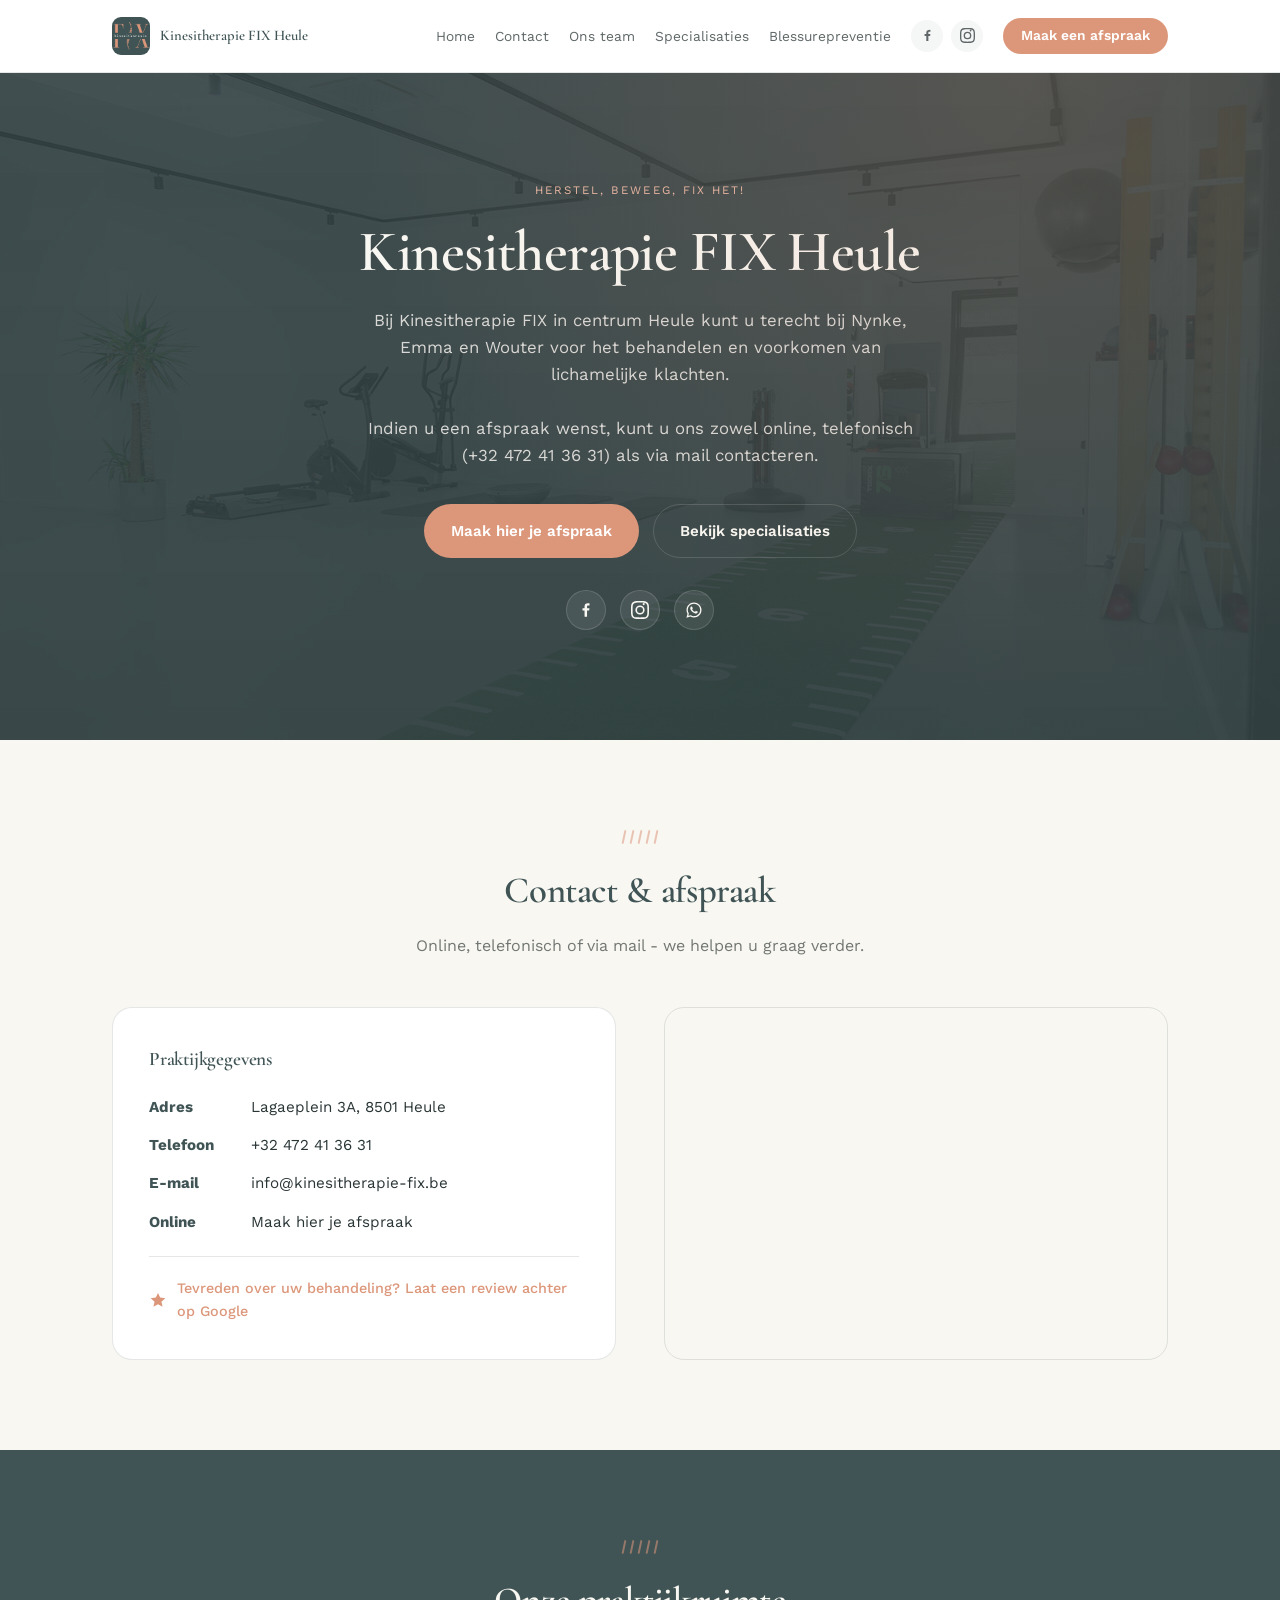
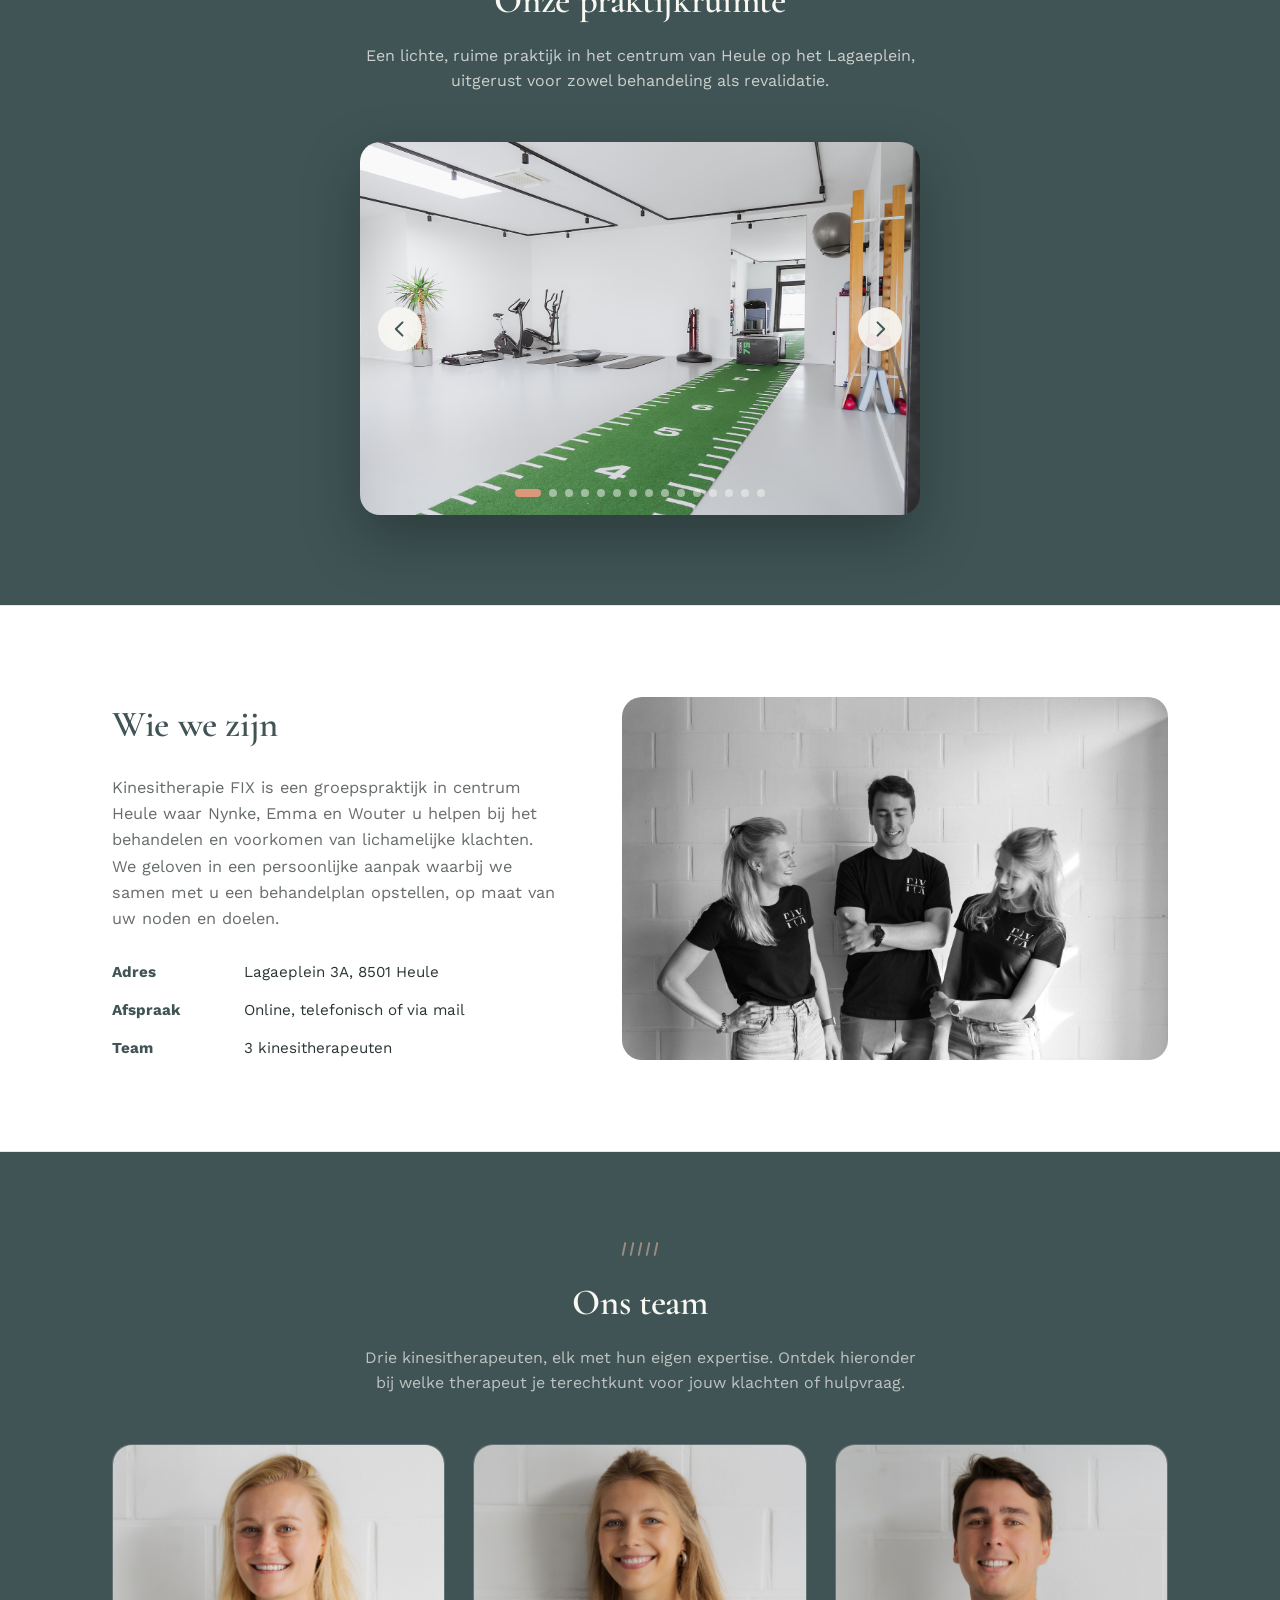
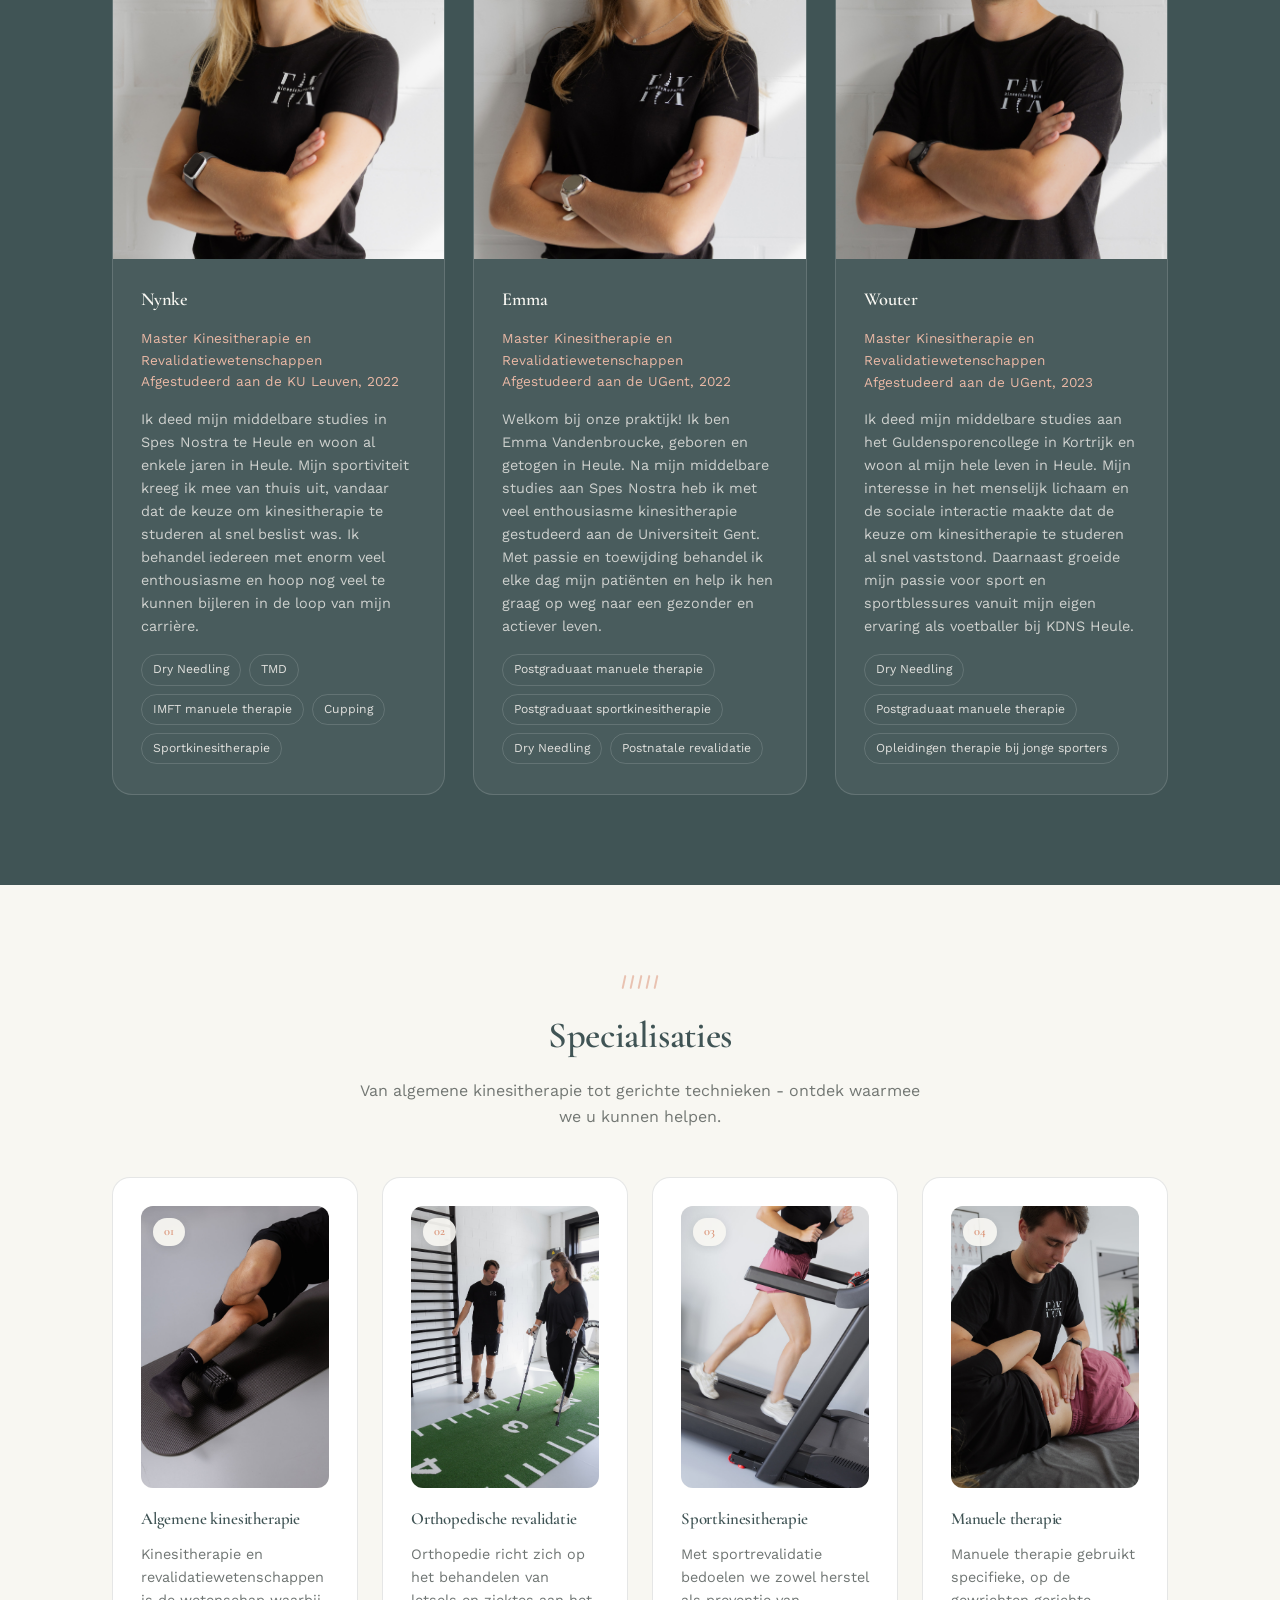
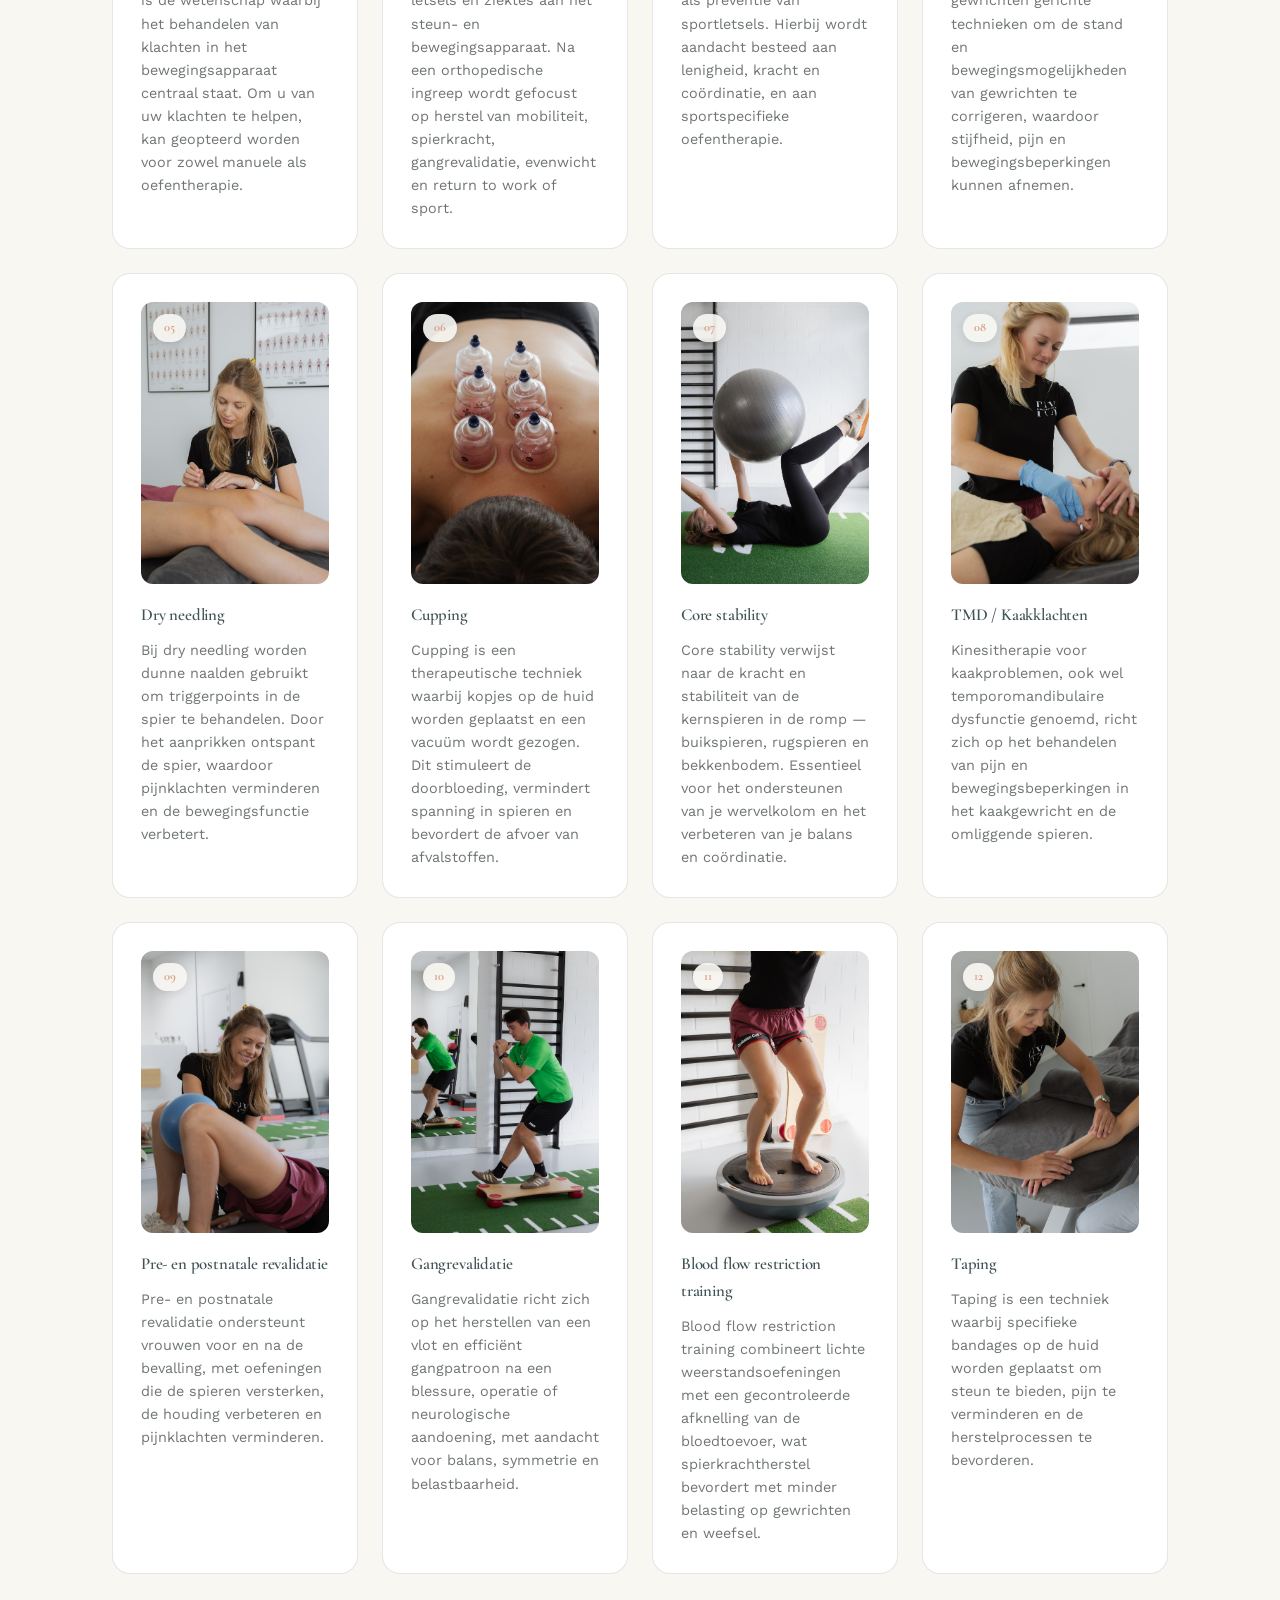
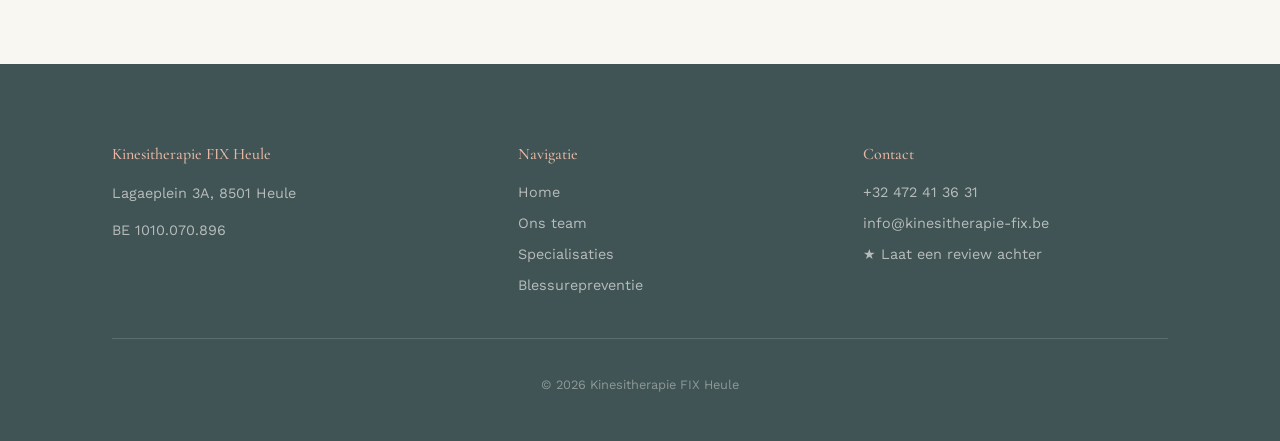
==== commit d6c91165: "testj" ====
--- a/index.html
+++ b/index.html
@@ -41,7 +41,7 @@
 
 <section class="hero" id="top">
   <div class="wrap">
-    <p class="eyebrow">Herstel, beweeg, FIX het</p>
+    <p class="eyebrow">Herstel, beweeg, FIX het!</p>
     <h1>Kinesitherapie FIX Heule</h1>
     <p class="hero-lede">Bij Kinesitherapie FIX in centrum Heule kunt u terecht bij Nynke, Emma en Wouter voor het behandelen en voorkomen van lichamelijke klachten.<br><br>Indien u een afspraak wenst, kunt u ons zowel online, telefonisch (<a href="tel:+32472413631">+32 472 41 36 31</a>) als via mail contacteren.</p>
     <div class="hero-actions">
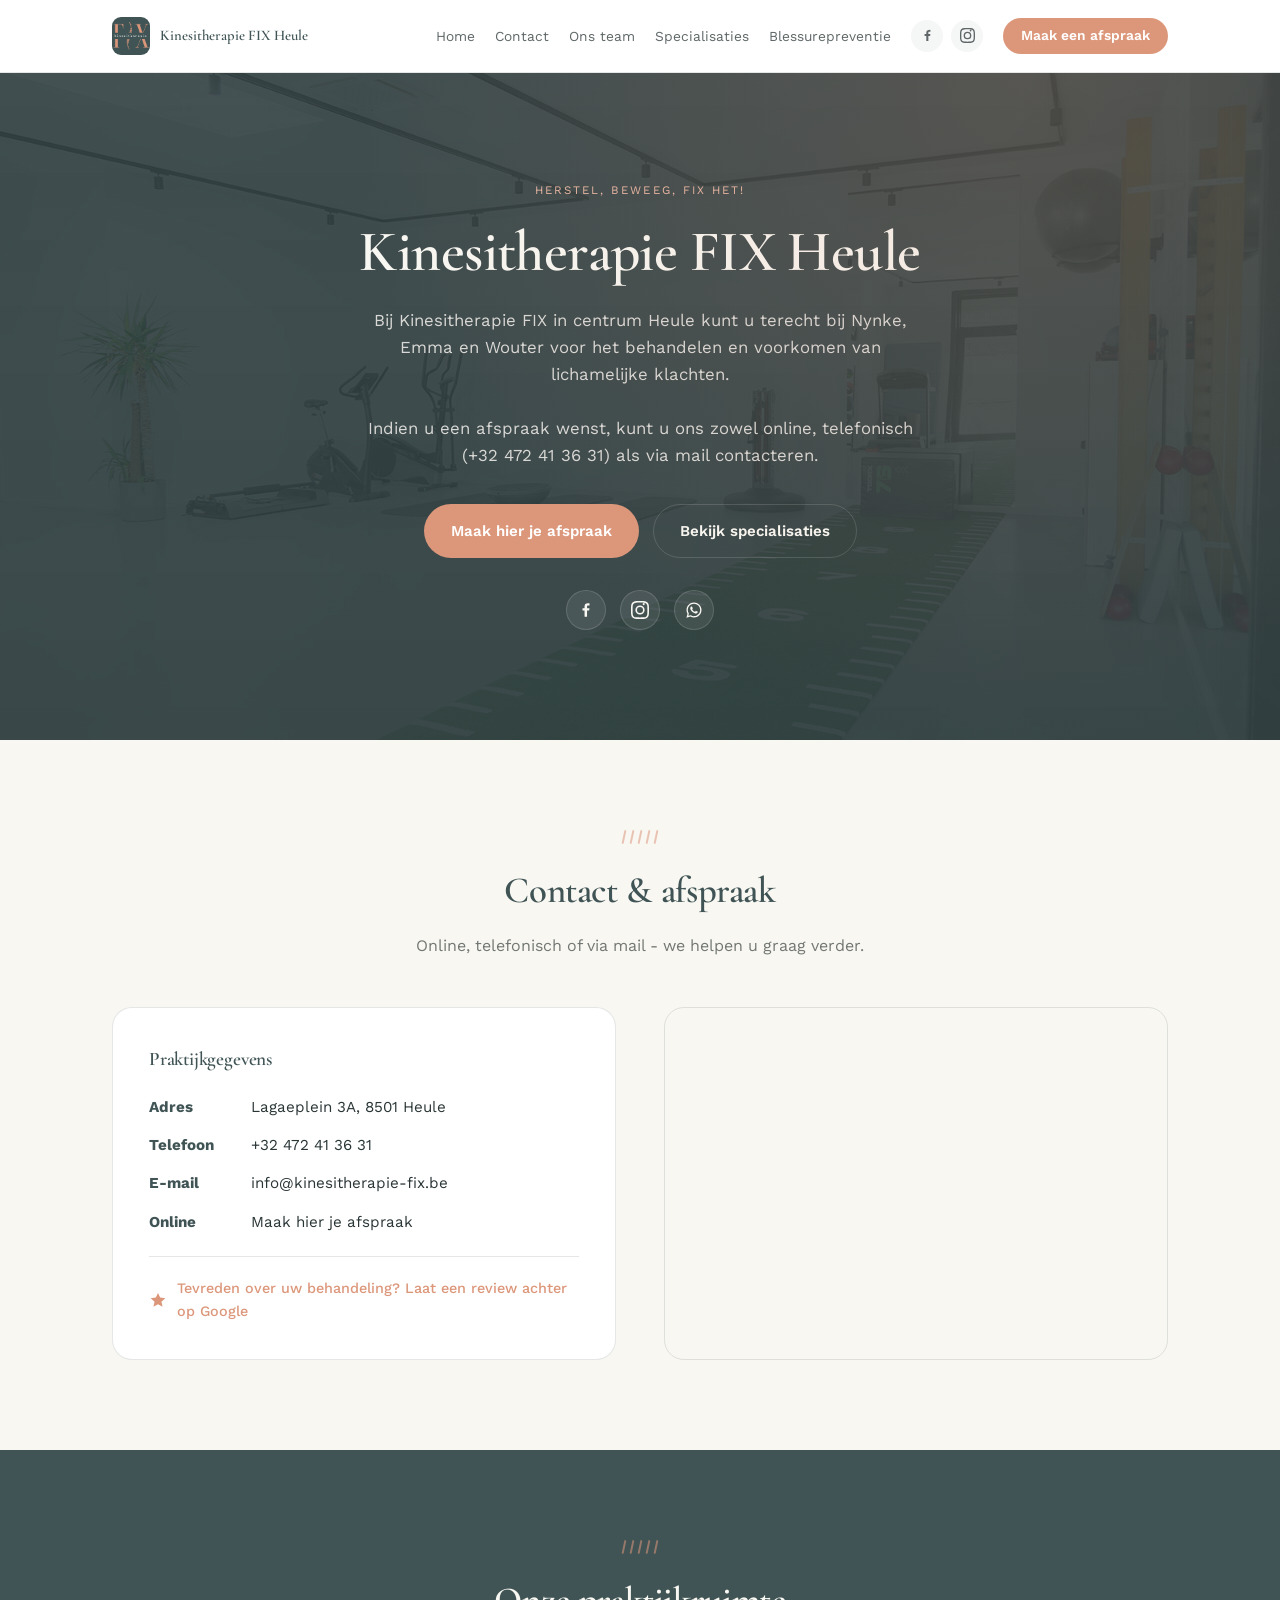
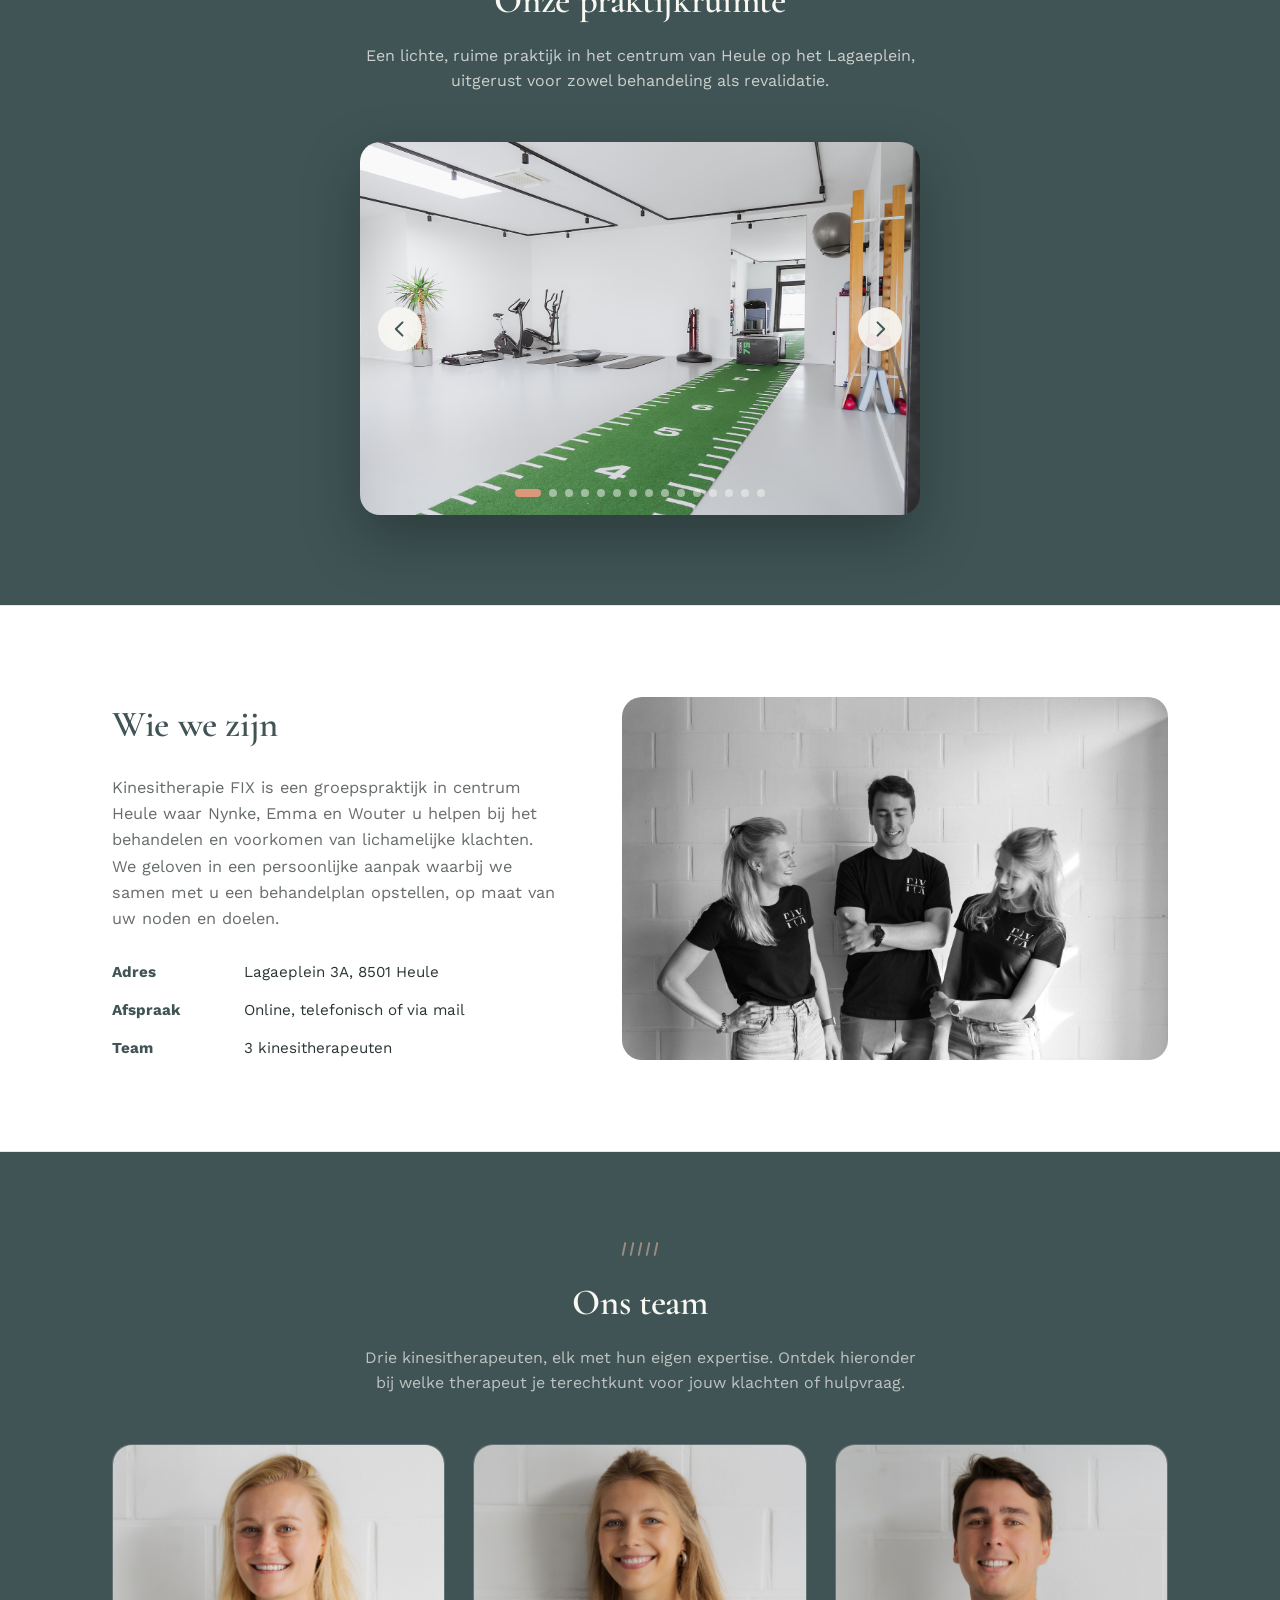
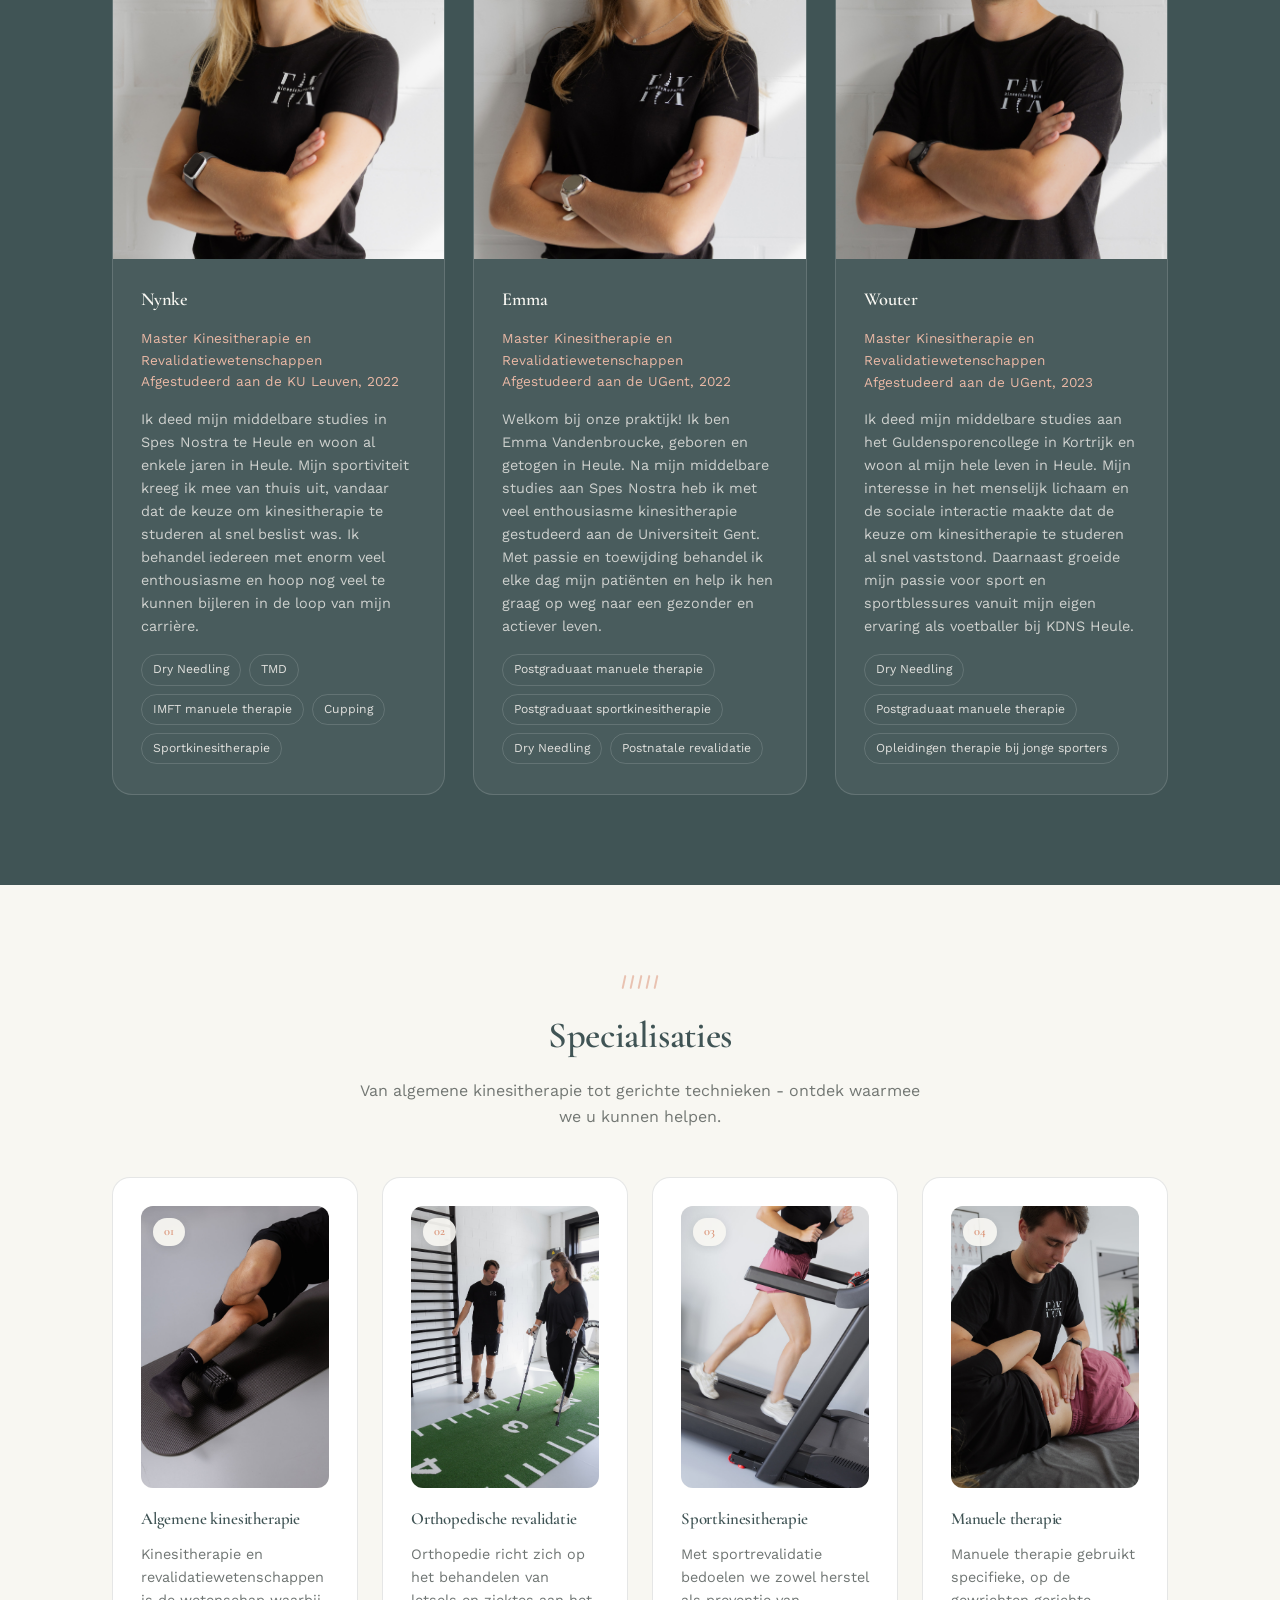
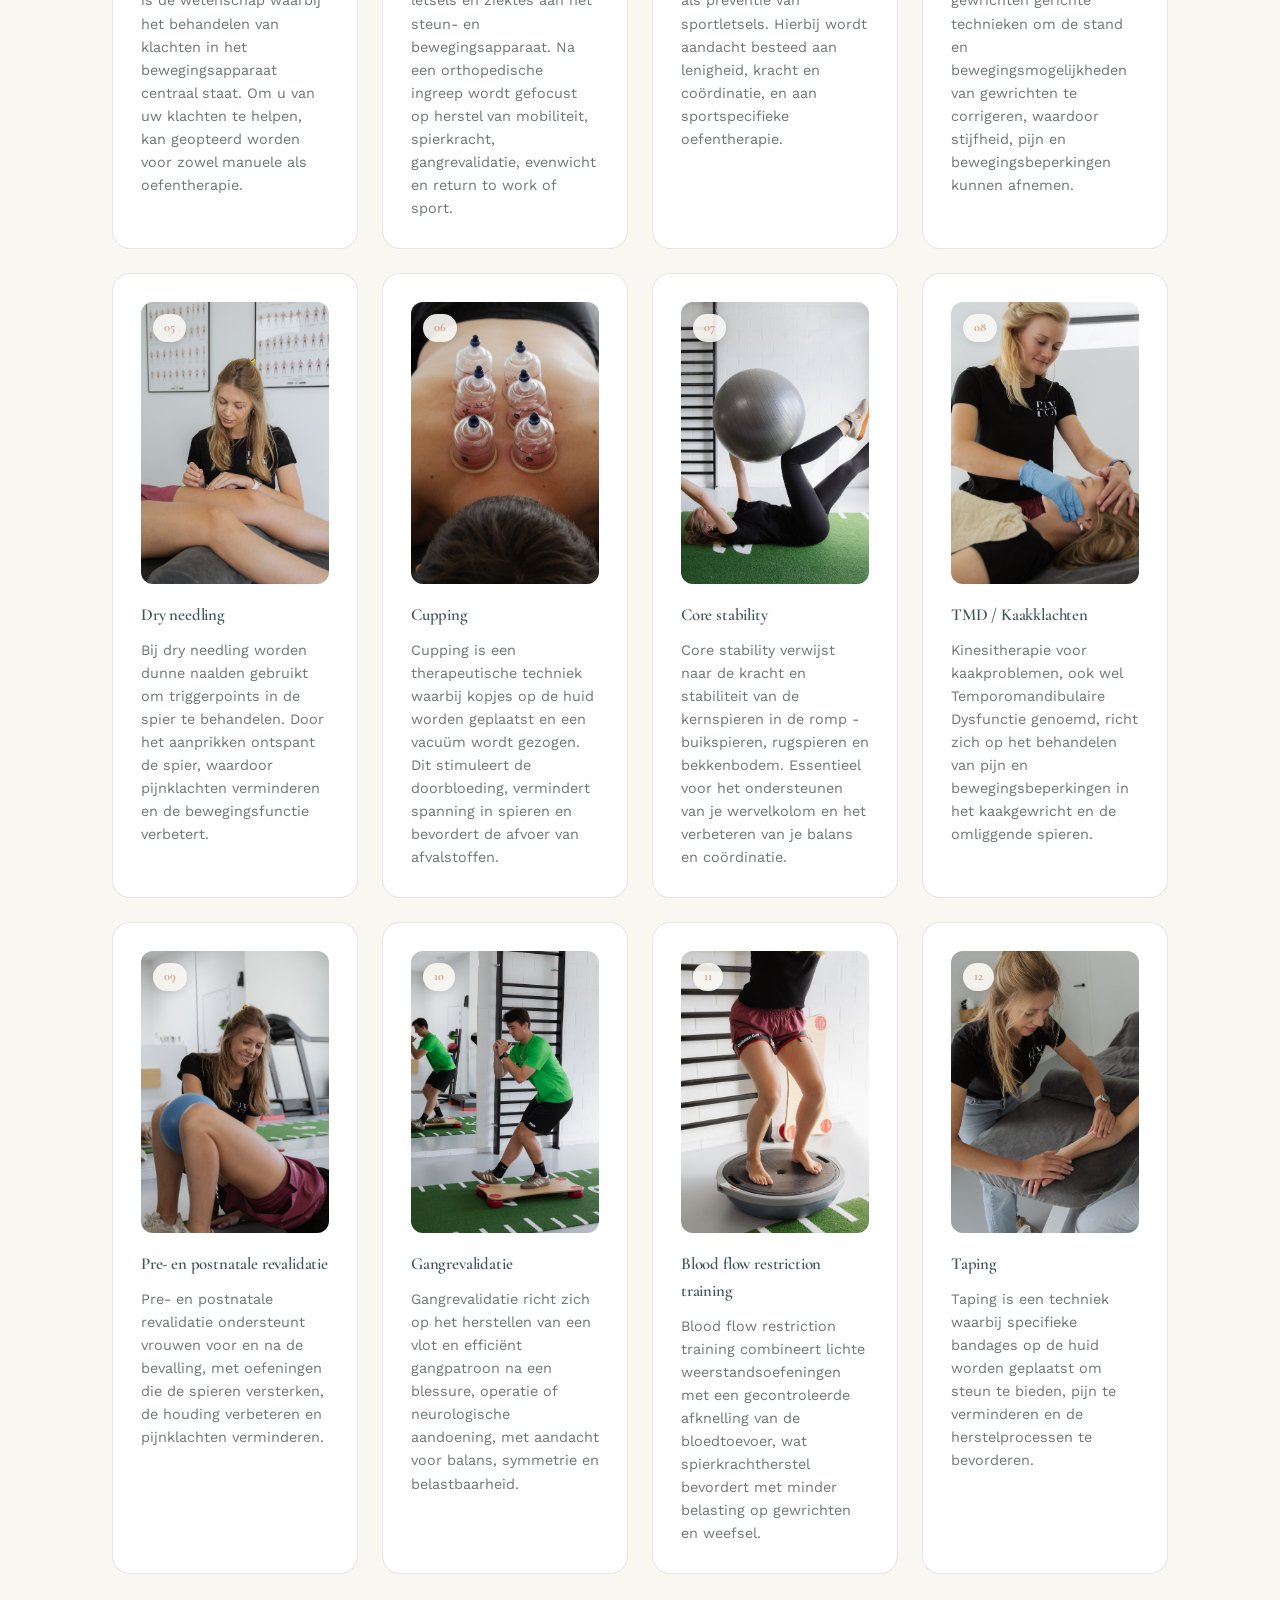
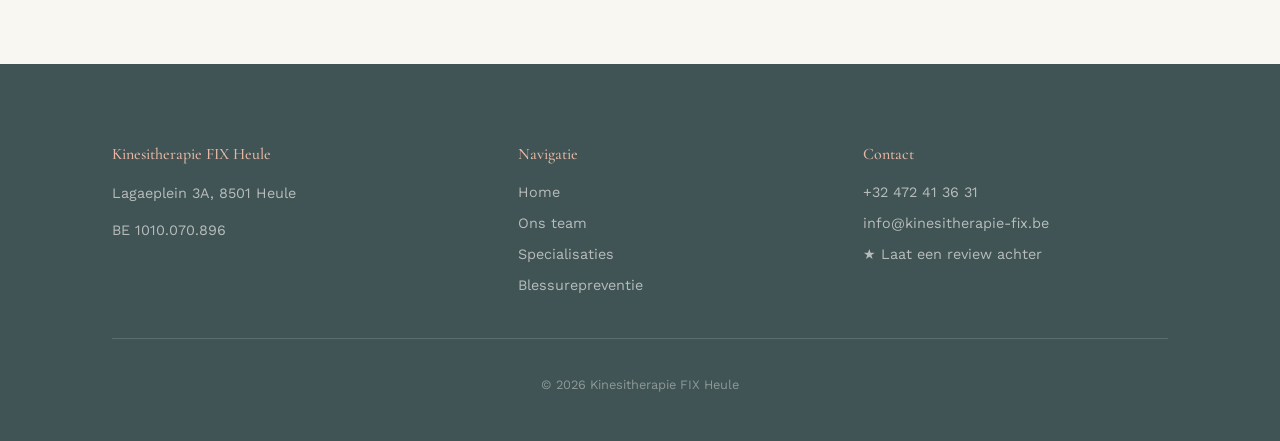
==== commit a9550a42: "Update index.html" ====
--- a/index.html
+++ b/index.html
@@ -5,9 +5,46 @@
 <meta name="viewport" content="width=device-width, initial-scale=1.0">
 <title>kinesitherapie FIX Heule</title>
 <meta name="description" content="Kinesitherapie FIX in centrum Heule: persoonlijke aanpak voor het behandelen en voorkomen van lichamelijke klachten, door Nynke, Emma en Wouter.">
+<link rel="canonical" href="https://www.kinesitherapie-fix.be/">
+<meta property="og:type" content="website">
+<meta property="og:locale" content="nl_BE">
+<meta property="og:site_name" content="Kinesitherapie FIX Heule">
+<meta property="og:title" content="Kinesitherapie FIX Heule">
+<meta property="og:description" content="Kinesitherapie FIX in centrum Heule: persoonlijke aanpak voor het behandelen en voorkomen van lichamelijke klachten, door Nynke, Emma en Wouter.">
+<meta property="og:url" content="https://www.kinesitherapie-fix.be/">
+<meta property="og:image" content="https://www.kinesitherapie-fix.be/images/praktijk-over-ons.jpg">
+<meta name="twitter:card" content="summary_large_image">
+<meta name="twitter:title" content="Kinesitherapie FIX Heule">
+<meta name="twitter:description" content="Kinesitherapie FIX in centrum Heule: persoonlijke aanpak voor het behandelen en voorkomen van lichamelijke klachten, door Nynke, Emma en Wouter.">
+<meta name="twitter:image" content="https://www.kinesitherapie-fix.be/images/praktijk-over-ons.jpg">
 <link rel="preconnect" href="https://fonts.googleapis.com">
 <link href="https://fonts.googleapis.com/css2?family=Cormorant+Garamond:wght@600;700&family=Work+Sans:wght@400;500;600&display=swap" rel="stylesheet">
 <link rel="stylesheet" href="css/style.css">
+<script type="application/ld+json">
+{
+  "@context": "https://schema.org",
+  "@type": "MedicalBusiness",
+  "name": "Kinesitherapie FIX",
+  "image": "https://www.kinesitherapie-fix.be/images/praktijk-over-ons.jpg",
+  "url": "https://www.kinesitherapie-fix.be/",
+  "telephone": "+32472413631",
+  "email": "info@kinesitherapie-fix.be",
+  "address": {
+    "@type": "PostalAddress",
+    "streetAddress": "Lagaeplein 3A",
+    "postalCode": "8501",
+    "addressLocality": "Heule",
+    "addressCountry": "BE"
+  },
+  "areaServed": "Heule",
+  "medicalSpecialty": "PhysicalTherapy",
+  "sameAs": [
+    "https://www.facebook.com/profile.php?id=61565149762877",
+    "https://www.instagram.com/fix_kinesitherapie/",
+    "https://g.page/r/CWnq8fLpPaLWEAE/review"
+  ]
+}
+</script>
 </head>
 <body>
 
@@ -168,7 +205,7 @@
       </div>
     </div>
     <div>
-      <img src="images/praktijk-over-ons.jpg" alt="Praktijkruimte Kinesitherapie FIX" style="border-radius:20px;">
+      <img src="images/praktijk-over-ons.jpg" alt="Team Kinesitherapie FIX: Nynke, Wouter en Emma" style="border-radius:20px;">
     </div>
   </div>
 </section>
@@ -183,7 +220,7 @@
     <div class="team-grid">
 
       <div class="team-card">
-        <div class="team-photo"><img src="images/team-nynke.jpg" alt="Nynke"></div>
+        <div class="team-photo"><img src="images/team-nynke.jpg" alt="Kine Nynke"></div>
         <div class="team-body">
           <h3>Nynke</h3>
           <p class="team-role">Master Kinesitherapie en Revalidatiewetenschappen<br>Afgestudeerd aan de KU Leuven, 2022</p>
@@ -199,7 +236,7 @@
       </div>
 
       <div class="team-card">
-        <div class="team-photo"><img src="images/team-emma.jpg" alt="Emma"></div>
+        <div class="team-photo"><img src="images/team-emma.jpg" alt="Kine Emma"></div>
         <div class="team-body">
           <h3>Emma</h3>
           <p class="team-role">Master Kinesitherapie en Revalidatiewetenschappen<br>Afgestudeerd aan de UGent, 2022</p>
@@ -214,7 +251,7 @@
       </div>
 
       <div class="team-card">
-        <div class="team-photo"><img src="images/team-wouter.jpg" alt="Wouter"></div>
+        <div class="team-photo"><img src="images/team-wouter.jpg" alt="Kine Wouter"></div>
         <div class="team-body">
           <h3>Wouter</h3>
           <p class="team-role">Master Kinesitherapie en Revalidatiewetenschappen<br>Afgestudeerd aan de UGent, 2023</p>
@@ -241,84 +278,84 @@
     <div class="spec-grid">
 
       <div class="spec-card">
-        <img class="spec-thumb" src="images/spec-algemene-kinesitherapie.jpg" alt="">
+        <img class="spec-thumb" src="images/spec-algemene-kinesitherapie.jpg" alt="Foamrolling van het onderbeen als oefentherapie bij Kinesitherapie FIX">
         <div class="spec-num">01</div>
         <h3>Algemene kinesitherapie</h3>
         <p>Kinesitherapie en revalidatiewetenschappen is de wetenschap waarbij het behandelen van klachten in het bewegingsapparaat centraal staat. Om u van uw klachten te helpen, kan geopteerd worden voor zowel manuele als oefentherapie.</p>
       </div>
 
       <div class="spec-card">
-        <img class="spec-thumb" src="images/spec-orthopedische-revalidatie.jpg" alt="">
+        <img class="spec-thumb" src="images/spec-orthopedische-revalidatie.jpg" alt="Kinesitherapeut begeleidt een patiënt met krukken tijdens orthopedische revalidatie">
         <div class="spec-num">02</div>
         <h3>Orthopedische revalidatie</h3>
         <p>Orthopedie richt zich op het behandelen van letsels en ziektes aan het steun- en bewegingsapparaat. Na een orthopedische ingreep wordt gefocust op herstel van mobiliteit, spierkracht, gangrevalidatie, evenwicht en return to work of sport.</p>
       </div>
 
       <div class="spec-card">
-        <img class="spec-thumb" src="images/spec-sportkinesitherapie.jpg" alt="">
+        <img class="spec-thumb" src="images/spec-sportkinesitherapie.jpg" alt="Hardlopen op de loopband tijdens sportkinesitherapie">
         <div class="spec-num">03</div>
         <h3>Sportkinesitherapie</h3>
         <p>Met sportrevalidatie bedoelen we zowel herstel als preventie van sportletsels. Hierbij wordt aandacht besteed aan lenigheid, kracht en coördinatie, en aan sportspecifieke oefentherapie.</p>
       </div>
 
       <div class="spec-card">
-        <img class="spec-thumb" src="images/spec-manuele-therapie.jpg" alt="">
+        <img class="spec-thumb" src="images/spec-manuele-therapie.jpg" alt="Kinesitherapeut past manuele therapie toe tegen pijn in de onderrug">
         <div class="spec-num">04</div>
         <h3>Manuele therapie</h3>
         <p>Manuele therapie gebruikt specifieke, op de gewrichten gerichte technieken om de stand en bewegingsmogelijkheden van gewrichten te corrigeren, waardoor stijfheid, pijn en bewegingsbeperkingen kunnen afnemen.</p>
       </div>
 
       <div class="spec-card">
-        <img class="spec-thumb" src="images/spec-dry-needling.jpg" alt="">
+        <img class="spec-thumb" src="images/spec-dry-needling.jpg" alt="Dry needling behandeling van de kuitspier">
         <div class="spec-num">05</div>
         <h3>Dry needling</h3>
         <p>Bij dry needling worden dunne naalden gebruikt om triggerpoints in de spier te behandelen. Door het aanprikken ontspant de spier, waardoor pijnklachten verminderen en de bewegingsfunctie verbetert.</p>
       </div>
 
       <div class="spec-card">
-        <img class="spec-thumb" src="images/spec-cupping.jpg" alt="">
+        <img class="spec-thumb" src="images/spec-cupping.jpg" alt="Cupping therapie met cupping glazen op de rug">
         <div class="spec-num">06</div>
         <h3>Cupping</h3>
         <p>Cupping is een therapeutische techniek waarbij kopjes op de huid worden geplaatst en een vacuüm wordt gezogen. Dit stimuleert de doorbloeding, vermindert spanning in spieren en bevordert de afvoer van afvalstoffen.</p>
       </div>
 
       <div class="spec-card">
-        <img class="spec-thumb" src="images/spec-core-stability.jpg" alt="">
+        <img class="spec-thumb" src="images/spec-core-stability.jpg" alt="Core stability oefening met een fitnessbal">
         <div class="spec-num">07</div>
         <h3>Core stability</h3>
-        <p>Core stability verwijst naar de kracht en stabiliteit van de kernspieren in de romp — buikspieren, rugspieren en bekkenbodem. Essentieel voor het ondersteunen van je wervelkolom en het verbeteren van je balans en coördinatie.</p>
-      </div>
-
-      <div class="spec-card">
-        <img class="spec-thumb" src="images/spec-tmd-kaakklachten.jpg" alt="">
+        <p>Core stability verwijst naar de kracht en stabiliteit van de kernspieren in de romp - buikspieren, rugspieren en bekkenbodem. Essentieel voor het ondersteunen van je wervelkolom en het verbeteren van je balans en coördinatie.</p>
+      </div>
+
+      <div class="spec-card">
+        <img class="spec-thumb" src="images/spec-tmd-kaakklachten.jpg" alt="Kinesitherapeut behandelt kaakklachten (TMD) manueel">
         <div class="spec-num">08</div>
         <h3>TMD / Kaakklachten</h3>
-        <p>Kinesitherapie voor kaakproblemen, ook wel temporomandibulaire dysfunctie genoemd, richt zich op het behandelen van pijn en bewegingsbeperkingen in het kaakgewricht en de omliggende spieren.</p>
-      </div>
-
-      <div class="spec-card">
-        <img class="spec-thumb" src="images/spec-pre-postnatale-revalidatie.jpg" alt="">
+        <p>Kinesitherapie voor kaakproblemen, ook wel Temporomandibulaire Dysfunctie genoemd, richt zich op het behandelen van pijn en bewegingsbeperkingen in het kaakgewricht en de omliggende spieren.</p>
+      </div>
+
+      <div class="spec-card">
+        <img class="spec-thumb" src="images/spec-pre-postnatale-revalidatie.jpg" alt="Pre- en postnatale revalidatie met een fitnessbal">
         <div class="spec-num">09</div>
         <h3>Pre- en postnatale revalidatie</h3>
         <p>Pre- en postnatale revalidatie ondersteunt vrouwen voor en na de bevalling, met oefeningen die de spieren versterken, de houding verbeteren en pijnklachten verminderen.</p>
       </div>
 
       <div class="spec-card">
-        <img class="spec-thumb" src="images/spec-gangrevalidatie.jpg" alt="">
+        <img class="spec-thumb" src="images/spec-gangrevalidatie.jpg" alt="Kinesitherapeut begeleidt een balansoefening op een wiebelbord tijdens gangrevalidatie">
         <div class="spec-num">10</div>
         <h3>Gangrevalidatie</h3>
         <p>Gangrevalidatie richt zich op het herstellen van een vlot en efficiënt gangpatroon na een blessure, operatie of neurologische aandoening, met aandacht voor balans, symmetrie en belastbaarheid.</p>
       </div>
 
       <div class="spec-card">
-        <img class="spec-thumb" src="images/spec-blood-flow-restriction.jpg" alt="">
+        <img class="spec-thumb" src="images/spec-blood-flow-restriction.jpg" alt="Blood flow restriction training met occlusion cuffs op een balanskussen">
         <div class="spec-num">11</div>
         <h3>Blood flow restriction training</h3>
         <p>Blood flow restriction training combineert lichte weerstandsoefeningen met een gecontroleerde afknelling van de bloedtoevoer, wat spierkrachtherstel bevordert met minder belasting op gewrichten en weefsel.</p>
       </div>
 
       <div class="spec-card">
-        <img class="spec-thumb" src="images/spec-taping.jpg" alt="">
+        <img class="spec-thumb" src="images/spec-taping.jpg" alt="Kinesitherapeut tapeert de onderarm van een patiënt">
         <div class="spec-num">12</div>
         <h3>Taping</h3>
         <p>Taping is een techniek waarbij specifieke bandages op de huid worden geplaatst om steun te bieden, pijn te verminderen en de herstelprocessen te bevorderen.</p>
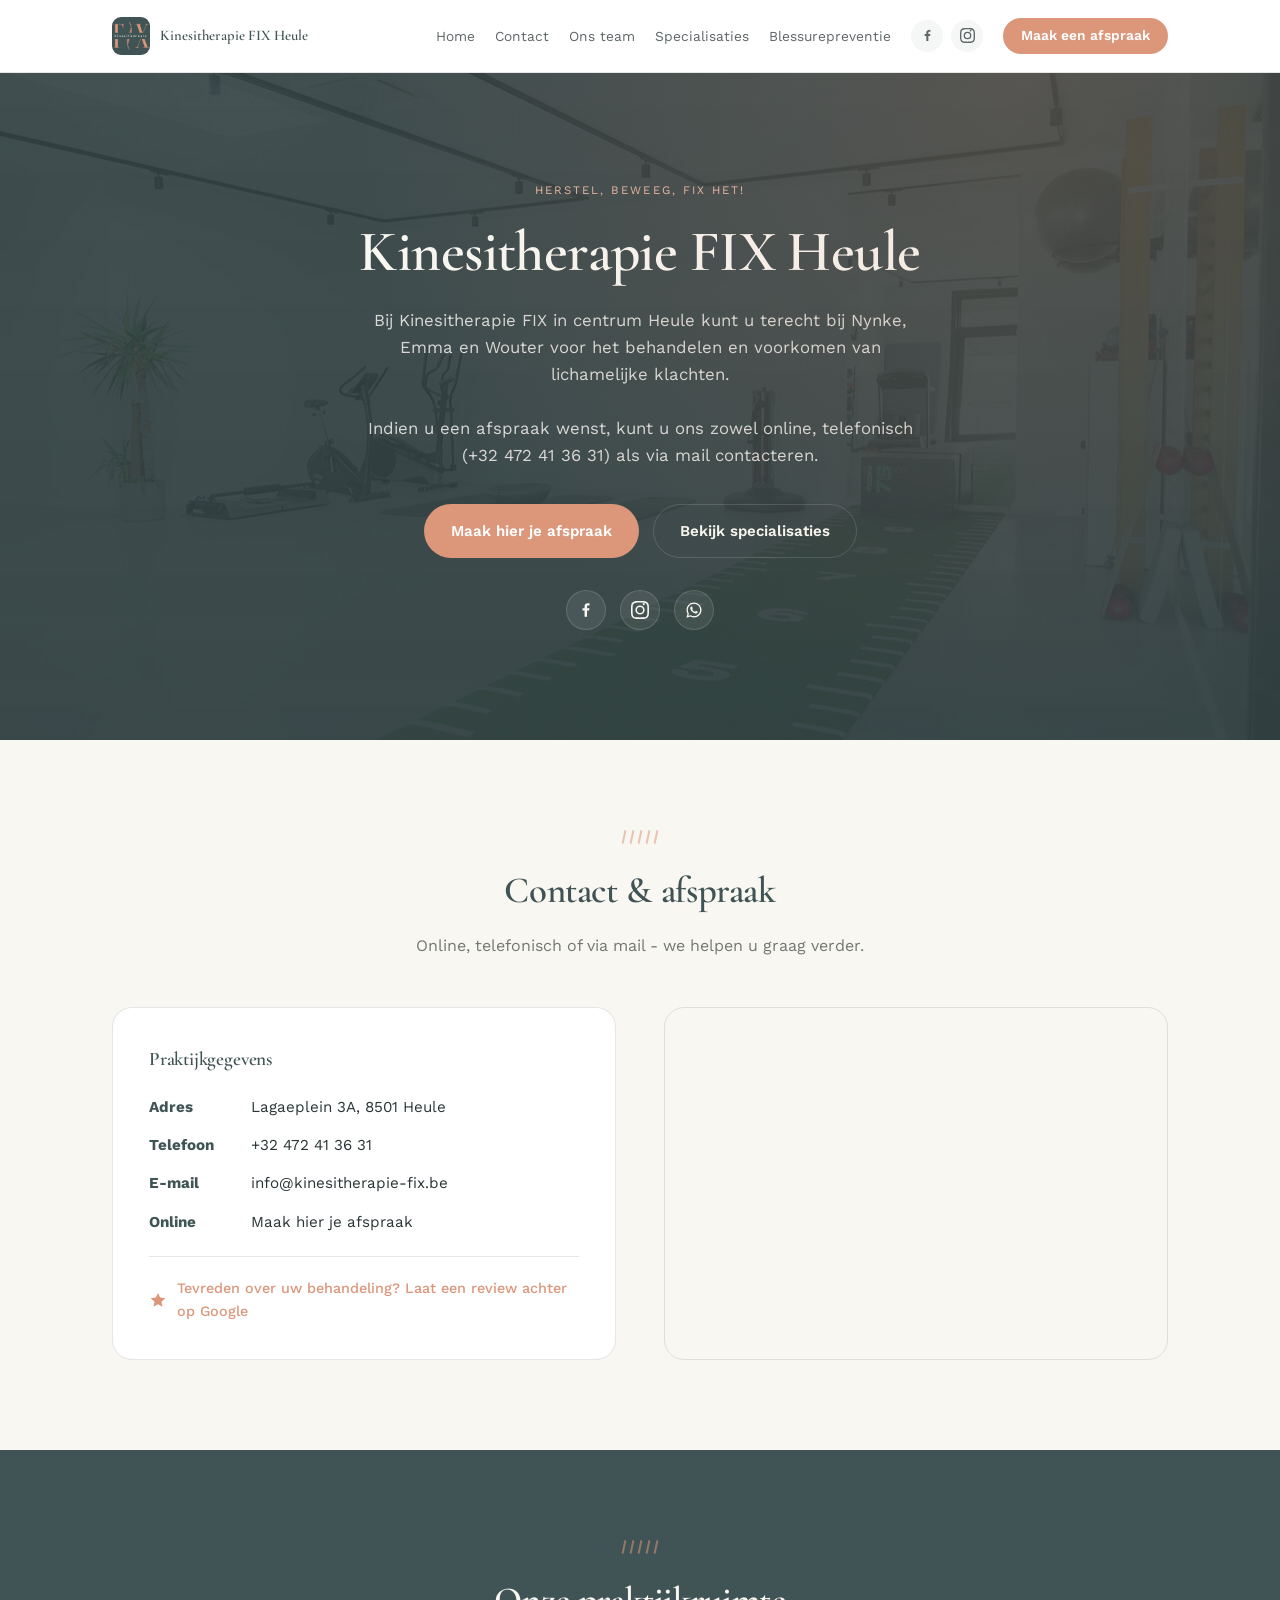
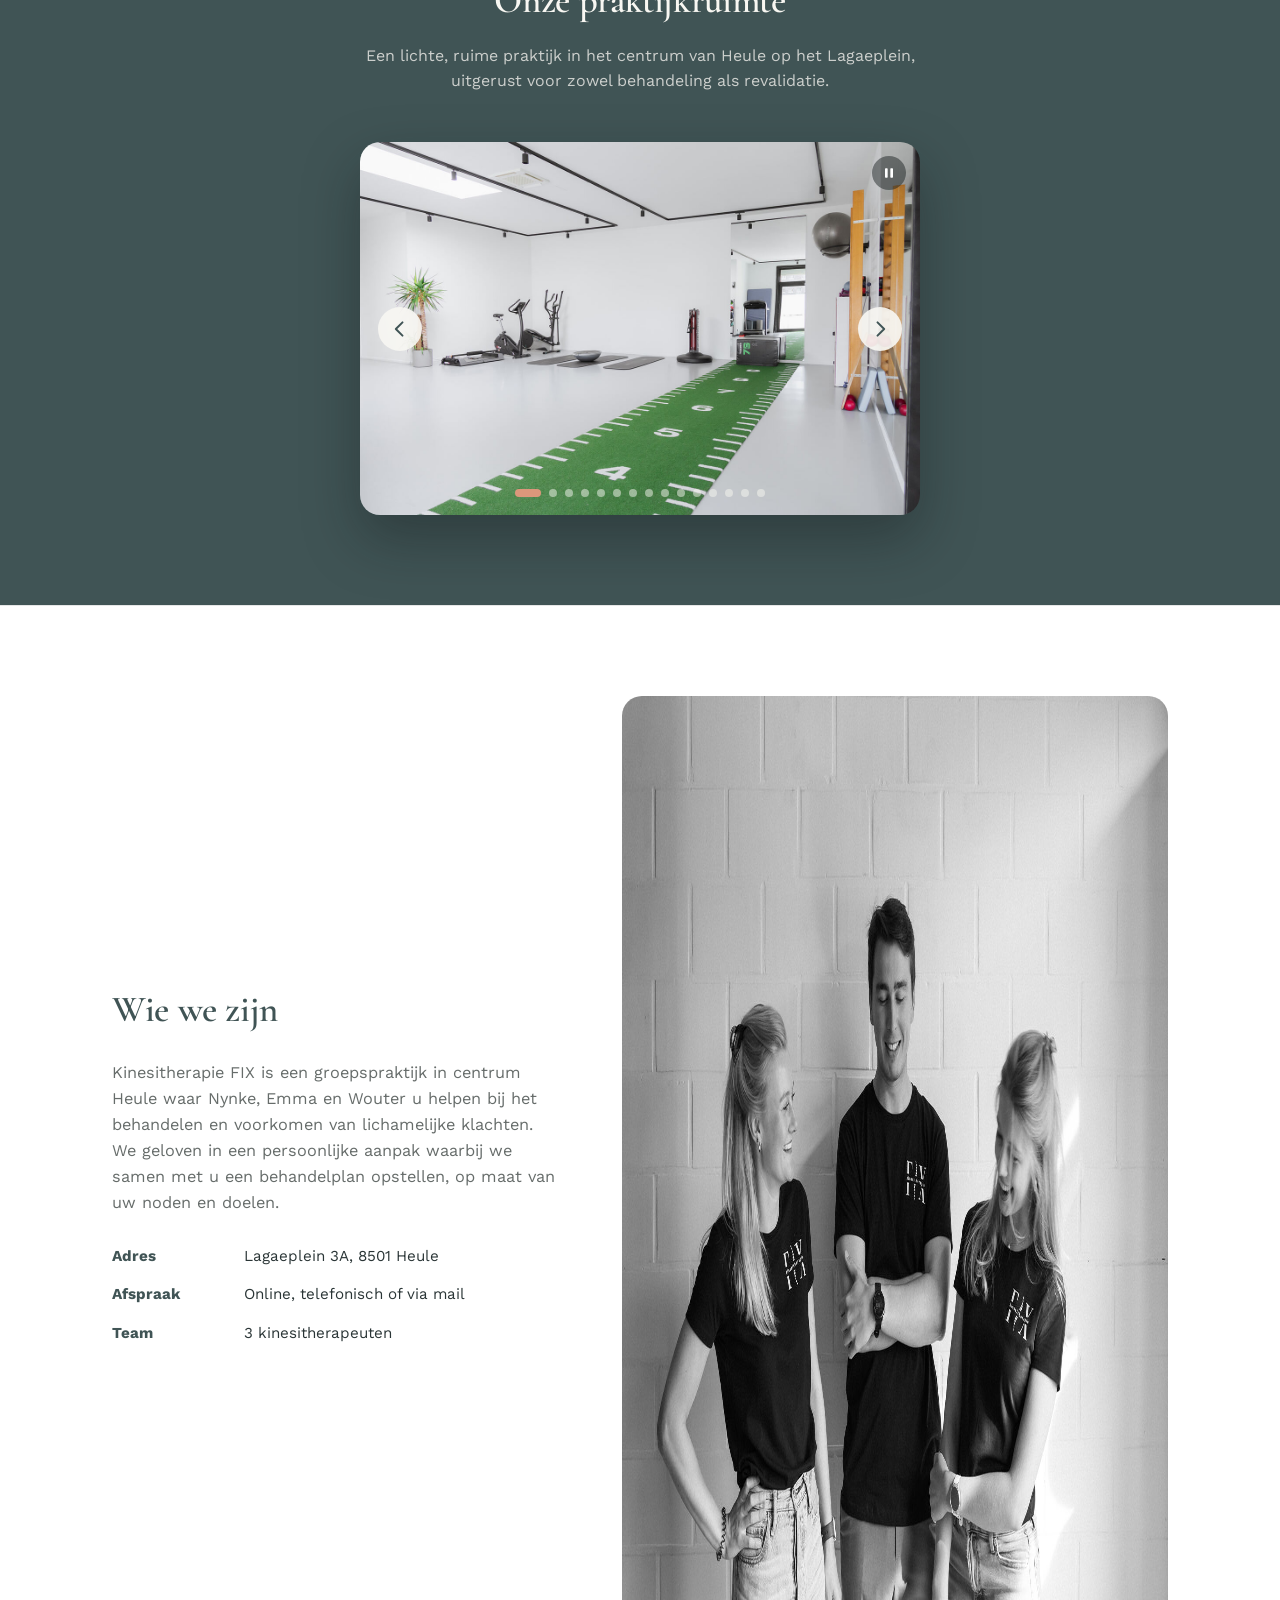
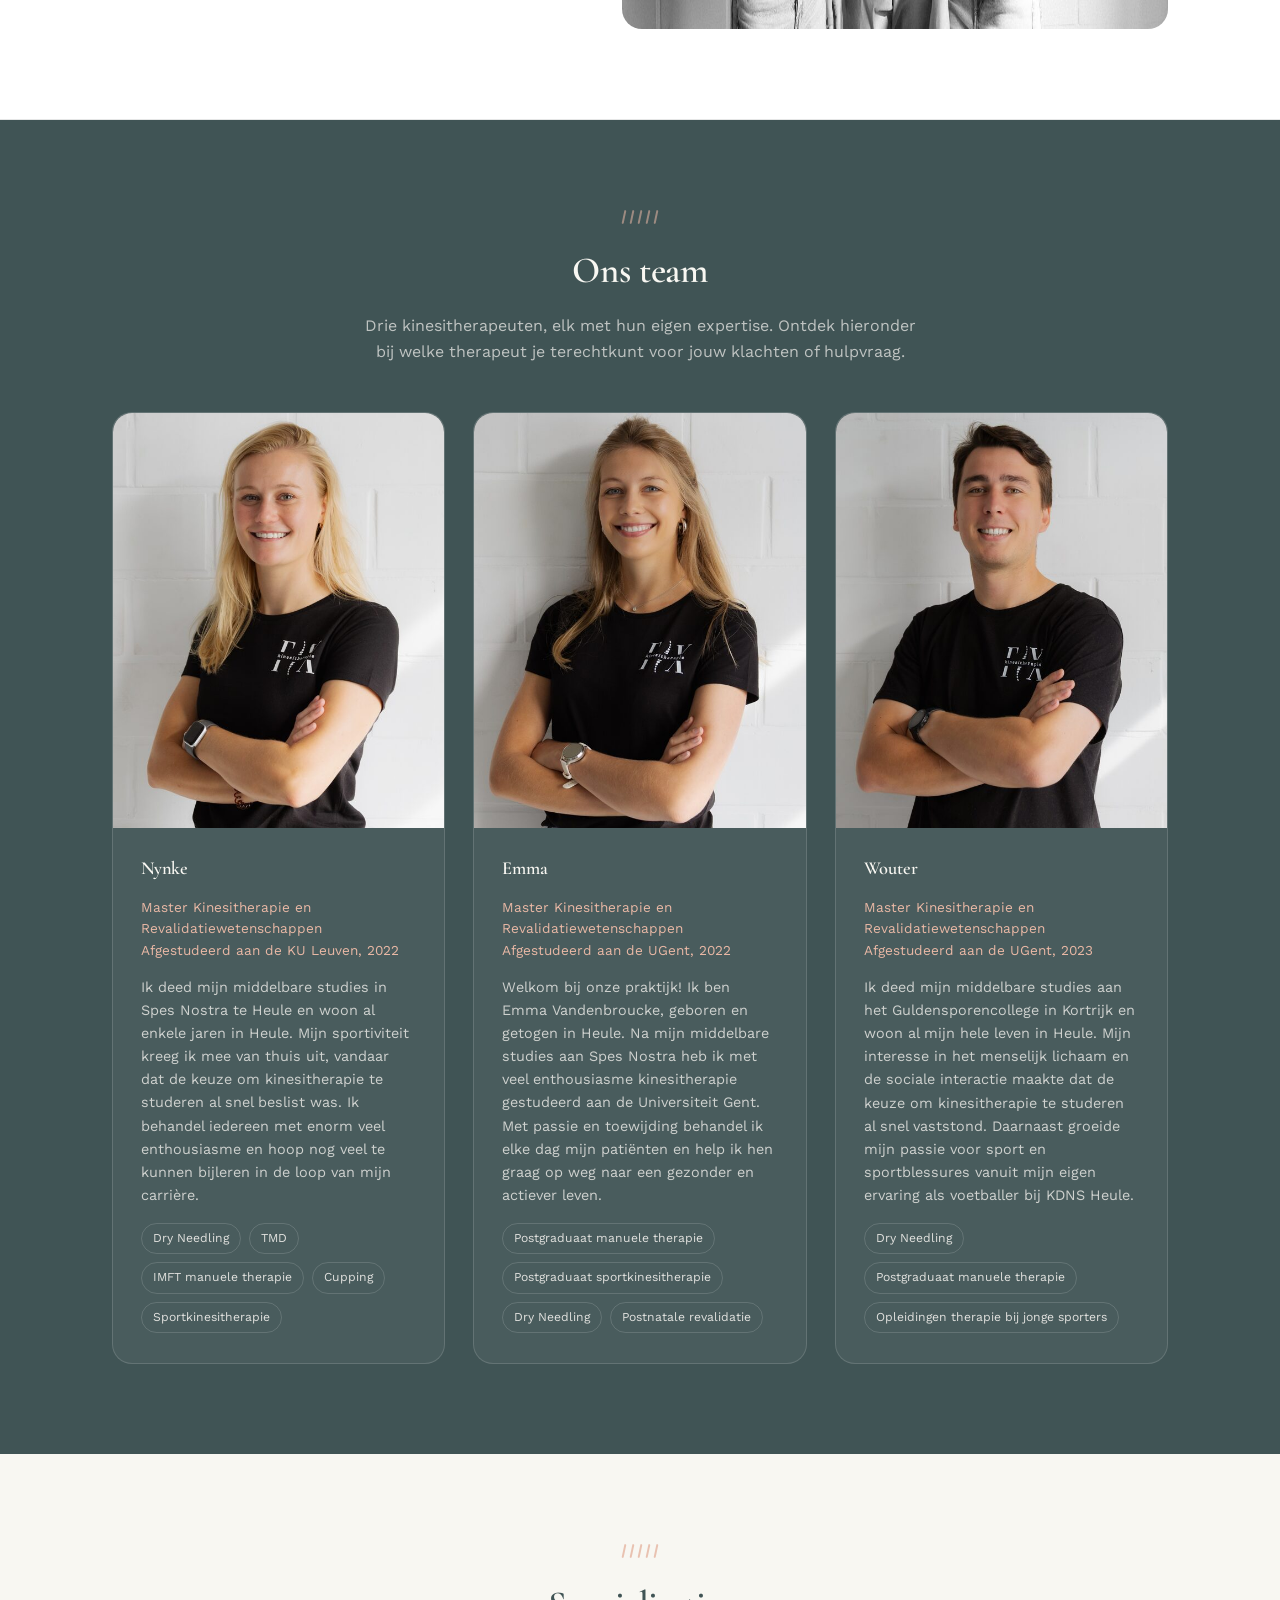
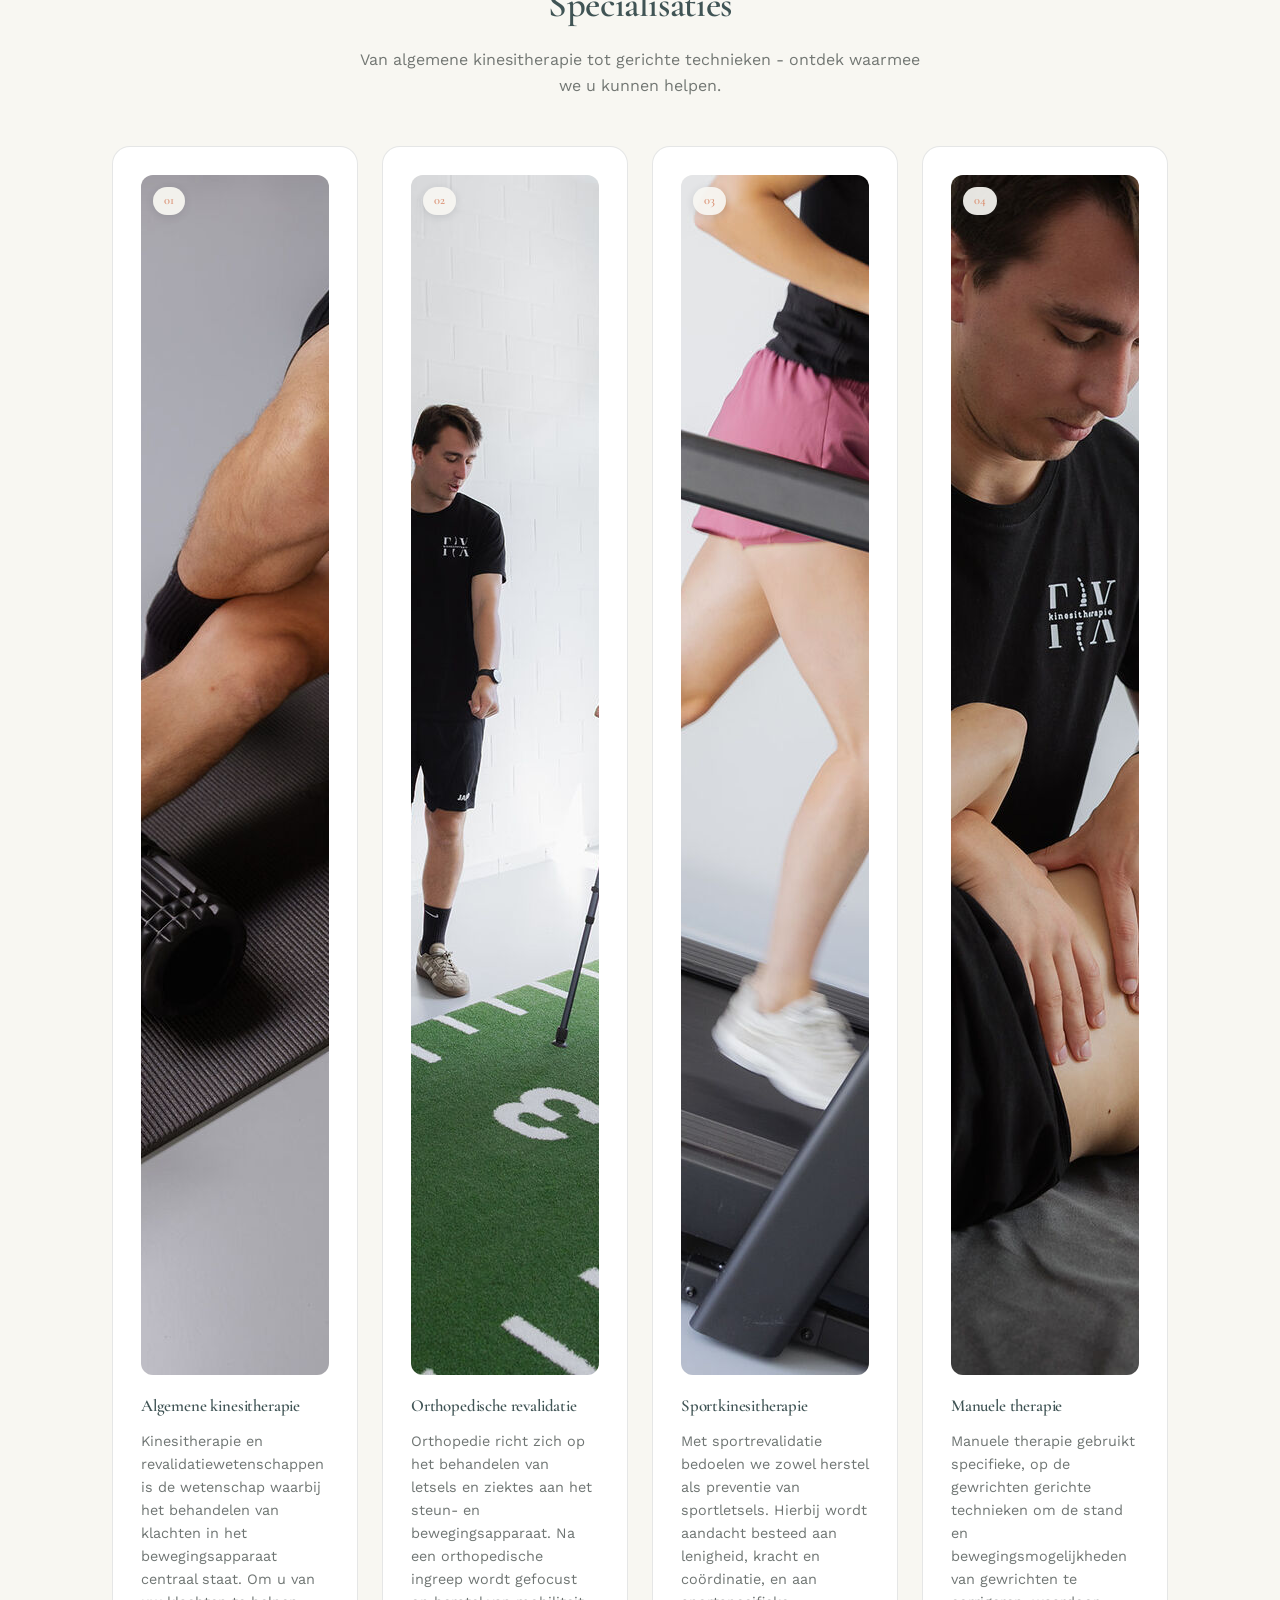
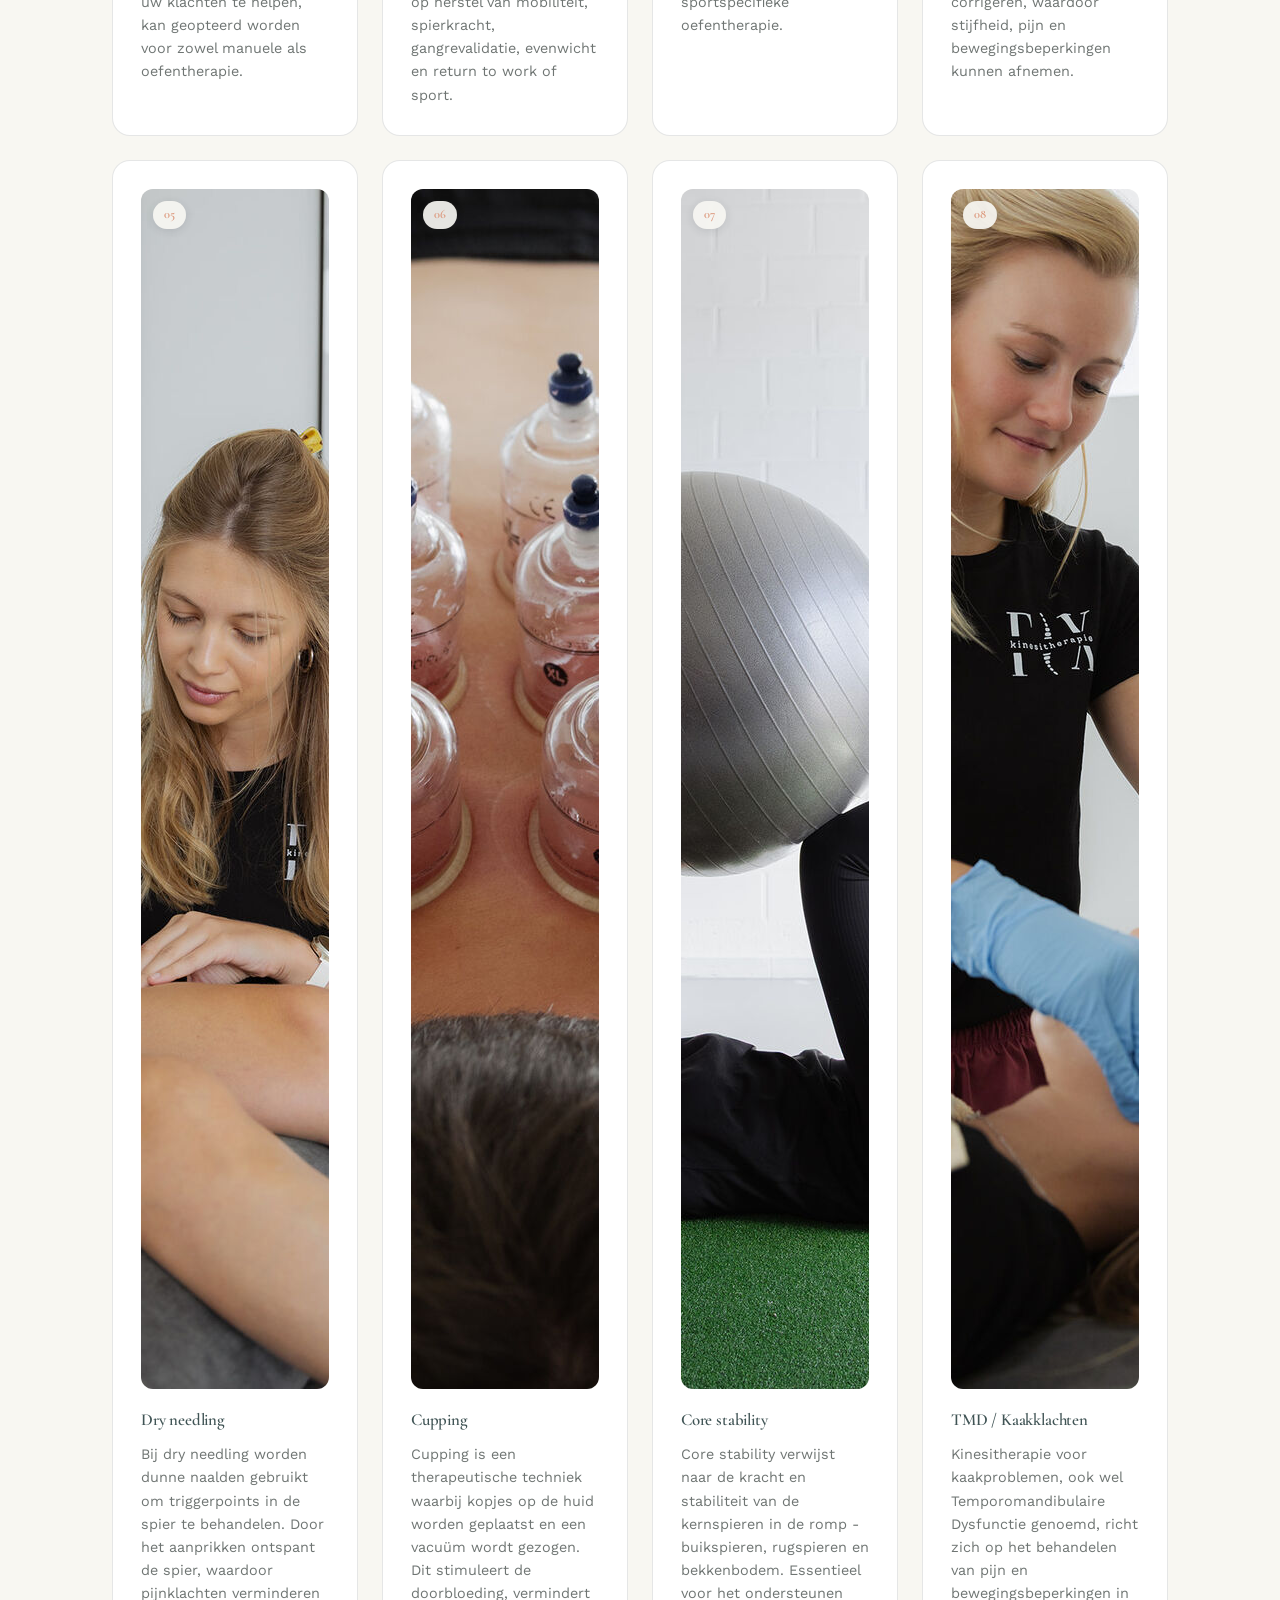
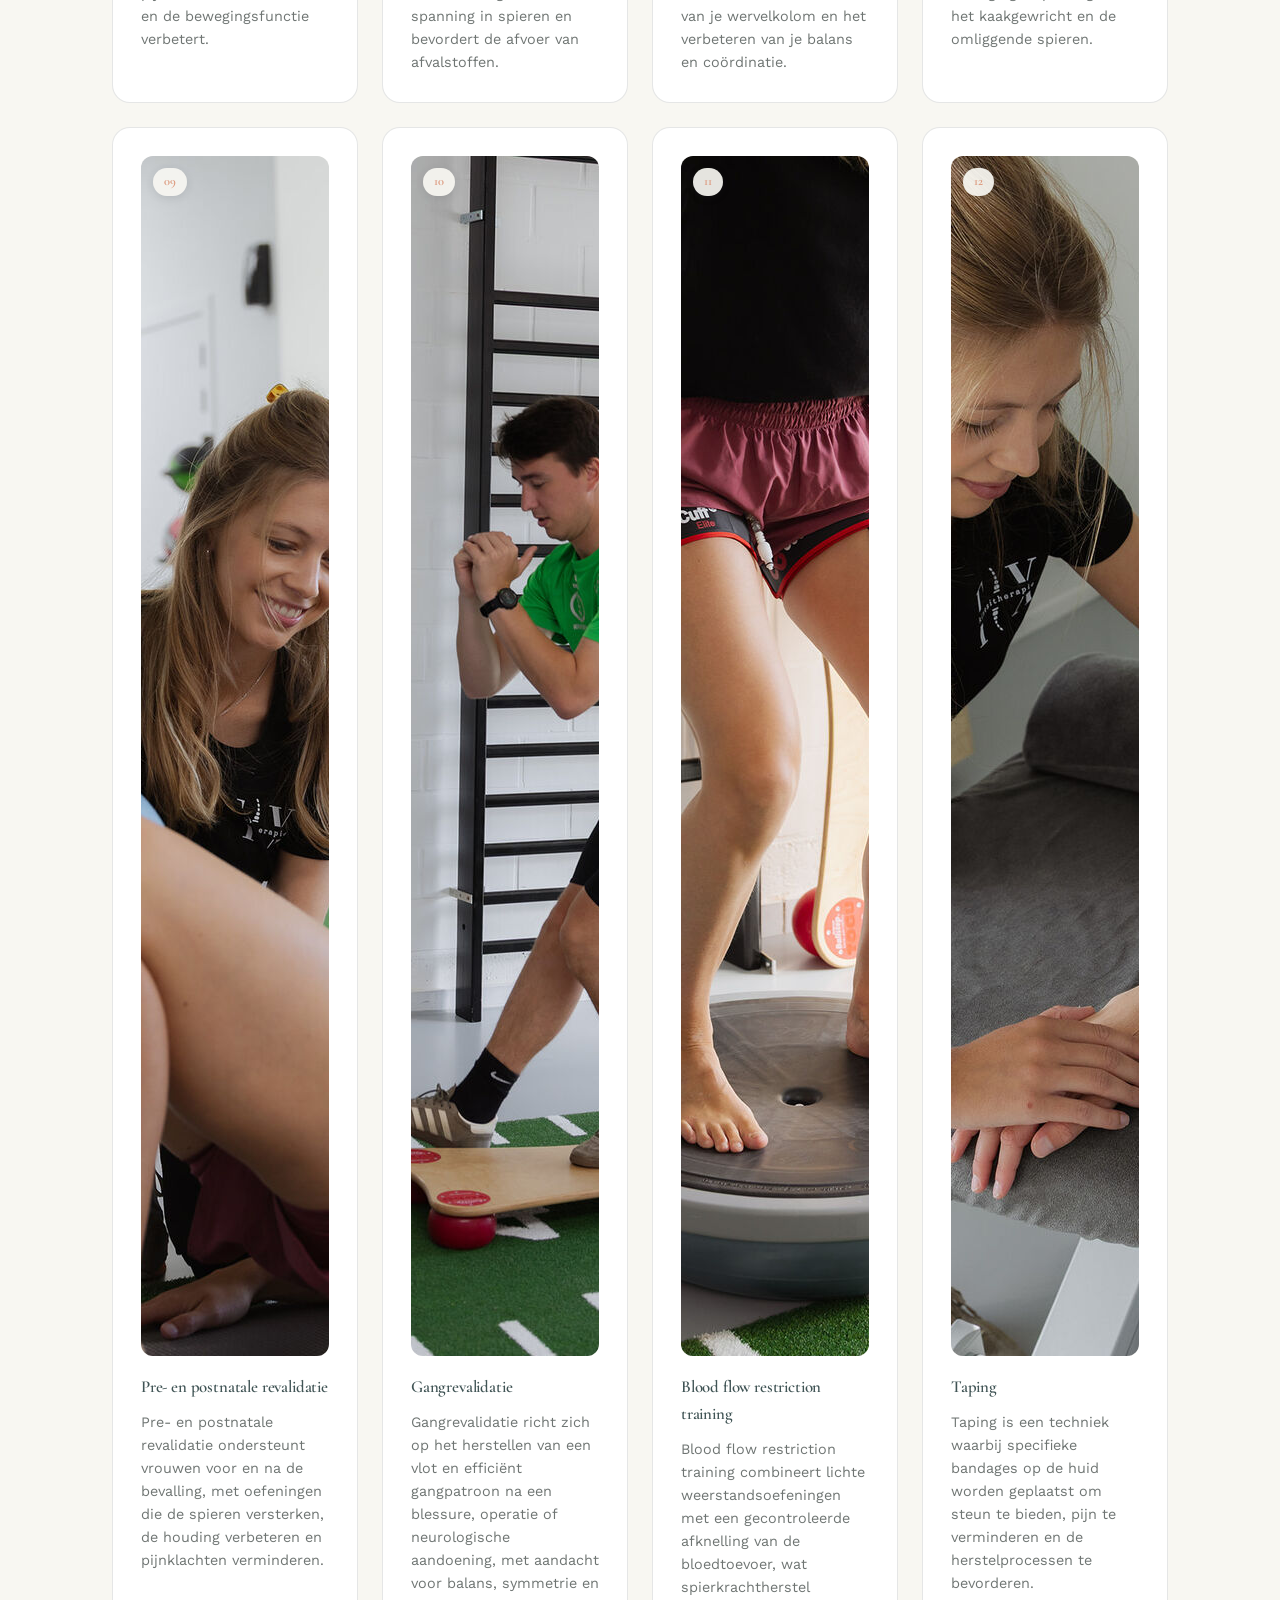
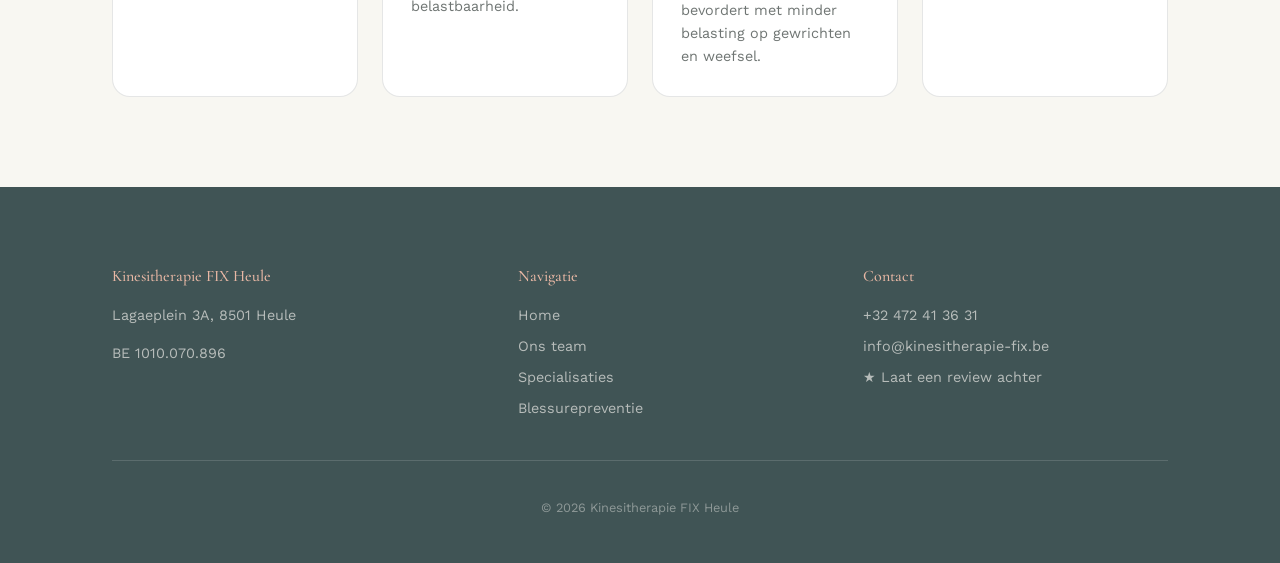
==== commit 9c91fb80: "Optimize images, fix titles/OG data, add carousel pause, favicon set - Resize and recompress all ima" ====
--- a/index.html
+++ b/index.html
@@ -3,20 +3,27 @@
 <head>
 <meta charset="UTF-8">
 <meta name="viewport" content="width=device-width, initial-scale=1.0">
-<title>kinesitherapie FIX Heule</title>
-<meta name="description" content="Kinesitherapie FIX in centrum Heule: persoonlijke aanpak voor het behandelen en voorkomen van lichamelijke klachten, door Nynke, Emma en Wouter.">
+<title>Kinesitherapie FIX Heule | Kinesitherapeut in Heule & Kortrijk</title>
+<meta name="description" content="Kinesitherapie FIX in centrum Heule: persoonlijke aanpak voor het behandelen en voorkomen van lichamelijke klachten, door kinesitherapeuten Nynke, Emma en Wouter.">
+<link rel="icon" href="images/favicon.ico" sizes="32x32">
+<link rel="icon" href="images/favicon-16.png" type="image/png" sizes="16x16">
+<link rel="icon" href="images/favicon-32.png" type="image/png" sizes="32x32">
+<link rel="apple-touch-icon" href="images/apple-touch-icon.png" sizes="180x180">
+<link rel="manifest" href="site.webmanifest">
 <link rel="canonical" href="https://www.kinesitherapie-fix.be/">
 <meta property="og:type" content="website">
 <meta property="og:locale" content="nl_BE">
 <meta property="og:site_name" content="Kinesitherapie FIX Heule">
-<meta property="og:title" content="Kinesitherapie FIX Heule">
-<meta property="og:description" content="Kinesitherapie FIX in centrum Heule: persoonlijke aanpak voor het behandelen en voorkomen van lichamelijke klachten, door Nynke, Emma en Wouter.">
+<meta property="og:title" content="Kinesitherapie FIX Heule | Kinesitherapeut in Heule & Kortrijk">
+<meta property="og:description" content="Kinesitherapie FIX in centrum Heule: persoonlijke aanpak voor het behandelen en voorkomen van lichamelijke klachten, door kinesitherapeuten Nynke, Emma en Wouter.">
 <meta property="og:url" content="https://www.kinesitherapie-fix.be/">
-<meta property="og:image" content="https://www.kinesitherapie-fix.be/images/praktijk-over-ons.jpg">
+<meta property="og:image" content="https://www.kinesitherapie-fix.be/images/og-image.jpg">
+<meta property="og:image:width" content="1200">
+<meta property="og:image:height" content="630">
 <meta name="twitter:card" content="summary_large_image">
-<meta name="twitter:title" content="Kinesitherapie FIX Heule">
-<meta name="twitter:description" content="Kinesitherapie FIX in centrum Heule: persoonlijke aanpak voor het behandelen en voorkomen van lichamelijke klachten, door Nynke, Emma en Wouter.">
-<meta name="twitter:image" content="https://www.kinesitherapie-fix.be/images/praktijk-over-ons.jpg">
+<meta name="twitter:title" content="Kinesitherapie FIX Heule | Kinesitherapeut in Heule & Kortrijk">
+<meta name="twitter:description" content="Kinesitherapie FIX in centrum Heule: persoonlijke aanpak voor het behandelen en voorkomen van lichamelijke klachten, door kinesitherapeuten Nynke, Emma en Wouter.">
+<meta name="twitter:image" content="https://www.kinesitherapie-fix.be/images/og-image.jpg">
 <link rel="preconnect" href="https://fonts.googleapis.com">
 <link href="https://fonts.googleapis.com/css2?family=Cormorant+Garamond:wght@600;700&family=Work+Sans:wght@400;500;600&display=swap" rel="stylesheet">
 <link rel="stylesheet" href="css/style.css">
@@ -25,7 +32,7 @@
   "@context": "https://schema.org",
   "@type": "MedicalBusiness",
   "name": "Kinesitherapie FIX",
-  "image": "https://www.kinesitherapie-fix.be/images/praktijk-over-ons.jpg",
+  "image": "https://www.kinesitherapie-fix.be/images/og-image.jpg",
   "url": "https://www.kinesitherapie-fix.be/",
   "telephone": "+32472413631",
   "email": "info@kinesitherapie-fix.be",
@@ -51,7 +58,7 @@
 <header class="site-header">
   <div class="wrap">
     <a href="#top" class="brand">
-      <span class="brand-mark"><img src="images/logo-fix.jpg" alt="Logo Kinesitherapie FIX"></span>
+      <span class="brand-mark"><img src="images/logo-fix.jpg" alt="Logo Kinesitherapie FIX" width="452" height="452"></span>
       Kinesitherapie FIX Heule
     </a>
     <nav class="main-nav" id="main-nav">
@@ -137,49 +144,49 @@
     <div class="carousel" id="gallery-carousel">
       <div class="carousel-track">
         <div class="carousel-slide">
-          <img src="images/praktijk-1.jpg" alt="Oefenruimte met kunstgras en revalidatietoestellen">
-        </div>
-        <div class="carousel-slide">
-          <img src="images/praktijk-2.jpg" alt="Behandelruimte met behandeltafel en oefenmateriaal">
-        </div>
-        <div class="carousel-slide">
-          <img src="images/praktijk-3.jpg" alt="Kinesitherapeuten in de praktijkruimte">
-        </div>
-        <div class="carousel-slide">
-          <img src="images/praktijk-4.jpg" alt="Sportkinesitherapie oefenruimte met kunstgras en revalidatietoestellen">
-        </div>
-        <div class="carousel-slide">
-          <img src="images/praktijk-5.jpg" alt="Wachtruimte met zithoek en planten">
-        </div>
-        <div class="carousel-slide">
-          <img src="images/praktijk-6.jpg" alt="Decoratie Heule Lagaeplein in wachtruimte">
-        </div>
-        <div class="carousel-slide">
-          <img src="images/praktijk-7.jpg" alt="Kettlebells en oefenmateriaal in de praktijkruimte">
-        </div>
-        <div class="carousel-slide">
-          <img src="images/praktijk-8.jpg" alt="Patiënt aan de balie van de praktijkruimte met kinesitherapeut">
-        </div>
-        <div class="carousel-slide">
-          <img src="images/praktijk-9.jpg" alt="Fieldpower oefenruimte krachttraining">
-        </div>
-        <div class="carousel-slide">
-          <img src="images/praktijk-10.jpg" alt="Groepsles core stability in de praktijkruimte">
-        </div>
-        <div class="carousel-slide">
-          <img src="images/praktijk-11.jpg" alt="Cardiovasculaire oefenruimte met loopband en hometrainer">
-        </div>
-        <div class="carousel-slide">
-          <img src="images/praktijk-12.jpg" alt="Sportkinesitherapie oefenruimte met kunstgras en revalidatietoestellen, balans- en krachttoestellen">
-        </div>
-        <div class="carousel-slide">
-          <img src="images/praktijk-13.jpg" alt="Onthaalbalie van de praktijkruimte">
-        </div>
-        <div class="carousel-slide">
-          <img src="images/praktijk-14.jpg" alt="Behandelruimte met behandeltafel en oefenmateriaal">
-        </div>
-        <div class="carousel-slide">
-          <img src="images/praktijk-15.jpg" alt="Praktijkruimte met ruime parking op Lagaeplein centrum Heule">
+          <img src="images/praktijk-1.jpg" alt="Oefenruimte met kunstgras en revalidatietoestellen" width="1280" height="854">
+        </div>
+        <div class="carousel-slide">
+          <img src="images/praktijk-2.jpg" alt="Behandelruimte met behandeltafel en oefenmateriaal" width="1280" height="854" loading="lazy">
+        </div>
+        <div class="carousel-slide">
+          <img src="images/praktijk-3.jpg" alt="Kinesitherapeuten in de praktijkruimte" width="1280" height="854" loading="lazy">
+        </div>
+        <div class="carousel-slide">
+          <img src="images/praktijk-4.jpg" alt="Sportkinesitherapie oefenruimte met kunstgras en revalidatietoestellen" width="1280" height="854" loading="lazy">
+        </div>
+        <div class="carousel-slide">
+          <img src="images/praktijk-5.jpg" alt="Wachtruimte met zithoek en planten" width="1280" height="854" loading="lazy">
+        </div>
+        <div class="carousel-slide">
+          <img src="images/praktijk-6.jpg" alt="Decoratie Heule Lagaeplein in wachtruimte" width="1280" height="854" loading="lazy">
+        </div>
+        <div class="carousel-slide">
+          <img src="images/praktijk-7.jpg" alt="Kettlebells en oefenmateriaal in de praktijkruimte" width="854" height="1280" loading="lazy">
+        </div>
+        <div class="carousel-slide">
+          <img src="images/praktijk-8.jpg" alt="Patiënt aan de balie van de praktijkruimte met kinesitherapeut" width="1280" height="854" loading="lazy">
+        </div>
+        <div class="carousel-slide">
+          <img src="images/praktijk-9.jpg" alt="Fieldpower oefenruimte krachttraining" width="1280" height="854" loading="lazy">
+        </div>
+        <div class="carousel-slide">
+          <img src="images/praktijk-10.jpg" alt="Groepsles core stability in de praktijkruimte" width="854" height="1280" loading="lazy">
+        </div>
+        <div class="carousel-slide">
+          <img src="images/praktijk-11.jpg" alt="Cardiovasculaire oefenruimte met loopband en hometrainer" width="854" height="1280" loading="lazy">
+        </div>
+        <div class="carousel-slide">
+          <img src="images/praktijk-12.jpg" alt="Sportkinesitherapie oefenruimte met kunstgras en revalidatietoestellen, balans- en krachttoestellen" width="1280" height="854" loading="lazy">
+        </div>
+        <div class="carousel-slide">
+          <img src="images/praktijk-13.jpg" alt="Onthaalbalie van de praktijkruimte" width="854" height="1280" loading="lazy">
+        </div>
+        <div class="carousel-slide">
+          <img src="images/praktijk-14.jpg" alt="Behandelruimte met behandeltafel en oefenmateriaal" width="854" height="1280" loading="lazy">
+        </div>
+        <div class="carousel-slide">
+          <img src="images/praktijk-15.jpg" alt="Praktijkruimte met ruime parking op Lagaeplein centrum Heule" width="1280" height="854" loading="lazy">
         </div>
       </div>
       <button type="button" class="carousel-arrow prev" aria-label="Vorige foto">
@@ -187,6 +194,10 @@
       </button>
       <button type="button" class="carousel-arrow next" aria-label="Volgende foto">
         <svg viewBox="0 0 24 24" aria-hidden="true"><path d="M9 4l8 8-8 8" fill="none" stroke="currentColor" stroke-width="2.4" stroke-linecap="round" stroke-linejoin="round"/></svg>
+      </button>
+      <button type="button" class="carousel-pause" aria-label="Diashow pauzeren">
+        <svg class="icon-pause" viewBox="0 0 24 24" aria-hidden="true"><rect x="6" y="5" width="4" height="14" rx="1" fill="currentColor"/><rect x="14" y="5" width="4" height="14" rx="1" fill="currentColor"/></svg>
+        <svg class="icon-play" viewBox="0 0 24 24" aria-hidden="true"><path d="M7 4.5v15l13-7.5z" fill="currentColor"/></svg>
       </button>
       <div class="carousel-dots" role="tablist" aria-label="Foto's van de praktijk"></div>
     </div>
@@ -205,7 +216,7 @@
       </div>
     </div>
     <div>
-      <img src="images/praktijk-over-ons.jpg" alt="Team Kinesitherapie FIX: Nynke, Wouter en Emma" style="border-radius:20px;">
+      <img src="images/praktijk-over-ons.jpg" alt="Team Kinesitherapie FIX: Nynke, Wouter en Emma" style="border-radius:20px;" width="1400" height="933" loading="lazy">
     </div>
   </div>
 </section>
@@ -220,7 +231,7 @@
     <div class="team-grid">
 
       <div class="team-card">
-        <div class="team-photo"><img src="images/team-nynke.jpg" alt="Kine Nynke"></div>
+        <div class="team-photo"><img src="images/team-nynke.jpg" alt="Kine Nynke" width="600" height="900" loading="lazy"></div>
         <div class="team-body">
           <h3>Nynke</h3>
           <p class="team-role">Master Kinesitherapie en Revalidatiewetenschappen<br>Afgestudeerd aan de KU Leuven, 2022</p>
@@ -236,7 +247,7 @@
       </div>
 
       <div class="team-card">
-        <div class="team-photo"><img src="images/team-emma.jpg" alt="Kine Emma"></div>
+        <div class="team-photo"><img src="images/team-emma.jpg" alt="Kine Emma" width="600" height="900" loading="lazy"></div>
         <div class="team-body">
           <h3>Emma</h3>
           <p class="team-role">Master Kinesitherapie en Revalidatiewetenschappen<br>Afgestudeerd aan de UGent, 2022</p>
@@ -251,7 +262,7 @@
       </div>
 
       <div class="team-card">
-        <div class="team-photo"><img src="images/team-wouter.jpg" alt="Kine Wouter"></div>
+        <div class="team-photo"><img src="images/team-wouter.jpg" alt="Kine Wouter" width="600" height="900" loading="lazy"></div>
         <div class="team-body">
           <h3>Wouter</h3>
           <p class="team-role">Master Kinesitherapie en Revalidatiewetenschappen<br>Afgestudeerd aan de UGent, 2023</p>
@@ -278,84 +289,84 @@
     <div class="spec-grid">
 
       <div class="spec-card">
-        <img class="spec-thumb" src="images/spec-algemene-kinesitherapie.jpg" alt="Foamrolling van het onderbeen als oefentherapie bij Kinesitherapie FIX">
+        <img class="spec-thumb" src="images/spec-algemene-kinesitherapie.jpg" alt="Foamrolling van het onderbeen als oefentherapie bij Kinesitherapie FIX" width="800" height="1200" loading="lazy">
         <div class="spec-num">01</div>
         <h3>Algemene kinesitherapie</h3>
         <p>Kinesitherapie en revalidatiewetenschappen is de wetenschap waarbij het behandelen van klachten in het bewegingsapparaat centraal staat. Om u van uw klachten te helpen, kan geopteerd worden voor zowel manuele als oefentherapie.</p>
       </div>
 
       <div class="spec-card">
-        <img class="spec-thumb" src="images/spec-orthopedische-revalidatie.jpg" alt="Kinesitherapeut begeleidt een patiënt met krukken tijdens orthopedische revalidatie">
+        <img class="spec-thumb" src="images/spec-orthopedische-revalidatie.jpg" alt="Kinesitherapeut begeleidt een patiënt met krukken tijdens orthopedische revalidatie" width="800" height="1200" loading="lazy">
         <div class="spec-num">02</div>
         <h3>Orthopedische revalidatie</h3>
         <p>Orthopedie richt zich op het behandelen van letsels en ziektes aan het steun- en bewegingsapparaat. Na een orthopedische ingreep wordt gefocust op herstel van mobiliteit, spierkracht, gangrevalidatie, evenwicht en return to work of sport.</p>
       </div>
 
       <div class="spec-card">
-        <img class="spec-thumb" src="images/spec-sportkinesitherapie.jpg" alt="Hardlopen op de loopband tijdens sportkinesitherapie">
+        <img class="spec-thumb" src="images/spec-sportkinesitherapie.jpg" alt="Hardlopen op de loopband tijdens sportkinesitherapie" width="800" height="1200" loading="lazy">
         <div class="spec-num">03</div>
         <h3>Sportkinesitherapie</h3>
         <p>Met sportrevalidatie bedoelen we zowel herstel als preventie van sportletsels. Hierbij wordt aandacht besteed aan lenigheid, kracht en coördinatie, en aan sportspecifieke oefentherapie.</p>
       </div>
 
       <div class="spec-card">
-        <img class="spec-thumb" src="images/spec-manuele-therapie.jpg" alt="Kinesitherapeut past manuele therapie toe tegen pijn in de onderrug">
+        <img class="spec-thumb" src="images/spec-manuele-therapie.jpg" alt="Kinesitherapeut past manuele therapie toe tegen pijn in de onderrug" width="800" height="1200" loading="lazy">
         <div class="spec-num">04</div>
         <h3>Manuele therapie</h3>
         <p>Manuele therapie gebruikt specifieke, op de gewrichten gerichte technieken om de stand en bewegingsmogelijkheden van gewrichten te corrigeren, waardoor stijfheid, pijn en bewegingsbeperkingen kunnen afnemen.</p>
       </div>
 
       <div class="spec-card">
-        <img class="spec-thumb" src="images/spec-dry-needling.jpg" alt="Dry needling behandeling van de kuitspier">
+        <img class="spec-thumb" src="images/spec-dry-needling.jpg" alt="Dry needling behandeling van de kuitspier" width="800" height="1200" loading="lazy">
         <div class="spec-num">05</div>
         <h3>Dry needling</h3>
         <p>Bij dry needling worden dunne naalden gebruikt om triggerpoints in de spier te behandelen. Door het aanprikken ontspant de spier, waardoor pijnklachten verminderen en de bewegingsfunctie verbetert.</p>
       </div>
 
       <div class="spec-card">
-        <img class="spec-thumb" src="images/spec-cupping.jpg" alt="Cupping therapie met cupping glazen op de rug">
+        <img class="spec-thumb" src="images/spec-cupping.jpg" alt="Cupping therapie met cupping glazen op de rug" width="800" height="1200" loading="lazy">
         <div class="spec-num">06</div>
         <h3>Cupping</h3>
         <p>Cupping is een therapeutische techniek waarbij kopjes op de huid worden geplaatst en een vacuüm wordt gezogen. Dit stimuleert de doorbloeding, vermindert spanning in spieren en bevordert de afvoer van afvalstoffen.</p>
       </div>
 
       <div class="spec-card">
-        <img class="spec-thumb" src="images/spec-core-stability.jpg" alt="Core stability oefening met een fitnessbal">
+        <img class="spec-thumb" src="images/spec-core-stability.jpg" alt="Core stability oefening met een fitnessbal" width="800" height="1200" loading="lazy">
         <div class="spec-num">07</div>
         <h3>Core stability</h3>
         <p>Core stability verwijst naar de kracht en stabiliteit van de kernspieren in de romp - buikspieren, rugspieren en bekkenbodem. Essentieel voor het ondersteunen van je wervelkolom en het verbeteren van je balans en coördinatie.</p>
       </div>
 
       <div class="spec-card">
-        <img class="spec-thumb" src="images/spec-tmd-kaakklachten.jpg" alt="Kinesitherapeut behandelt kaakklachten (TMD) manueel">
+        <img class="spec-thumb" src="images/spec-tmd-kaakklachten.jpg" alt="Kinesitherapeut behandelt kaakklachten (TMD) manueel" width="800" height="1200" loading="lazy">
         <div class="spec-num">08</div>
         <h3>TMD / Kaakklachten</h3>
         <p>Kinesitherapie voor kaakproblemen, ook wel Temporomandibulaire Dysfunctie genoemd, richt zich op het behandelen van pijn en bewegingsbeperkingen in het kaakgewricht en de omliggende spieren.</p>
       </div>
 
       <div class="spec-card">
-        <img class="spec-thumb" src="images/spec-pre-postnatale-revalidatie.jpg" alt="Pre- en postnatale revalidatie met een fitnessbal">
+        <img class="spec-thumb" src="images/spec-pre-postnatale-revalidatie.jpg" alt="Pre- en postnatale revalidatie met een fitnessbal" width="800" height="1200" loading="lazy">
         <div class="spec-num">09</div>
         <h3>Pre- en postnatale revalidatie</h3>
         <p>Pre- en postnatale revalidatie ondersteunt vrouwen voor en na de bevalling, met oefeningen die de spieren versterken, de houding verbeteren en pijnklachten verminderen.</p>
       </div>
 
       <div class="spec-card">
-        <img class="spec-thumb" src="images/spec-gangrevalidatie.jpg" alt="Kinesitherapeut begeleidt een balansoefening op een wiebelbord tijdens gangrevalidatie">
+        <img class="spec-thumb" src="images/spec-gangrevalidatie.jpg" alt="Kinesitherapeut begeleidt een balansoefening op een wiebelbord tijdens gangrevalidatie" width="800" height="1200" loading="lazy">
         <div class="spec-num">10</div>
         <h3>Gangrevalidatie</h3>
         <p>Gangrevalidatie richt zich op het herstellen van een vlot en efficiënt gangpatroon na een blessure, operatie of neurologische aandoening, met aandacht voor balans, symmetrie en belastbaarheid.</p>
       </div>
 
       <div class="spec-card">
-        <img class="spec-thumb" src="images/spec-blood-flow-restriction.jpg" alt="Blood flow restriction training met occlusion cuffs op een balanskussen">
+        <img class="spec-thumb" src="images/spec-blood-flow-restriction.jpg" alt="Blood flow restriction training met occlusion cuffs op een balanskussen" width="800" height="1200" loading="lazy">
         <div class="spec-num">11</div>
         <h3>Blood flow restriction training</h3>
         <p>Blood flow restriction training combineert lichte weerstandsoefeningen met een gecontroleerde afknelling van de bloedtoevoer, wat spierkrachtherstel bevordert met minder belasting op gewrichten en weefsel.</p>
       </div>
 
       <div class="spec-card">
-        <img class="spec-thumb" src="images/spec-taping.jpg" alt="Kinesitherapeut tapeert de onderarm van een patiënt">
+        <img class="spec-thumb" src="images/spec-taping.jpg" alt="Kinesitherapeut tapeert de onderarm van een patiënt" width="800" height="1200" loading="lazy">
         <div class="spec-num">12</div>
         <h3>Taping</h3>
         <p>Taping is een techniek waarbij specifieke bandages op de huid worden geplaatst om steun te bieden, pijn te verminderen en de herstelprocessen te bevorderen.</p>
@@ -390,6 +401,6 @@
   </div>
 </footer>
 
-<script src="js/main.js?v=5"></script>
+<script src="js/main.js?v=6"></script>
 </body>
 </html>
--- a/css/style.css
+++ b/css/style.css
@@ -326,6 +326,27 @@
 .carousel-arrow:hover { background: var(--white); transform: translateY(-50%) scale(1.06); }
 .carousel-arrow.prev { left: 18px; }
 .carousel-arrow.next { right: 18px; }
+.carousel-pause {
+  position: absolute;
+  top: 14px;
+  right: 14px;
+  width: 34px;
+  height: 34px;
+  border-radius: 50%;
+  border: none;
+  background: rgba(15,20,20,0.45);
+  color: #fff;
+  display: flex;
+  align-items: center;
+  justify-content: center;
+  cursor: pointer;
+  transition: background 0.15s ease;
+}
+.carousel-pause:hover { background: rgba(15,20,20,0.65); }
+.carousel-pause svg { width: 16px; height: 16px; }
+.carousel-pause .icon-play { display: none; }
+.carousel-pause.paused .icon-pause { display: none; }
+.carousel-pause.paused .icon-play { display: block; }
 .carousel-dots {
   position: absolute;
   left: 0;
@@ -606,6 +627,7 @@
 .injury-intro { color: rgba(43,51,48,0.7); font-size: 0.95rem; max-width: 680px; margin: 22px 0 28px; }
 
 .video-list { display: grid; gap: 32px; }
+.video-item.is-hidden { display: none; }
 .video-item {
   display: grid;
   grid-template-columns: minmax(240px, 360px) 1fr;
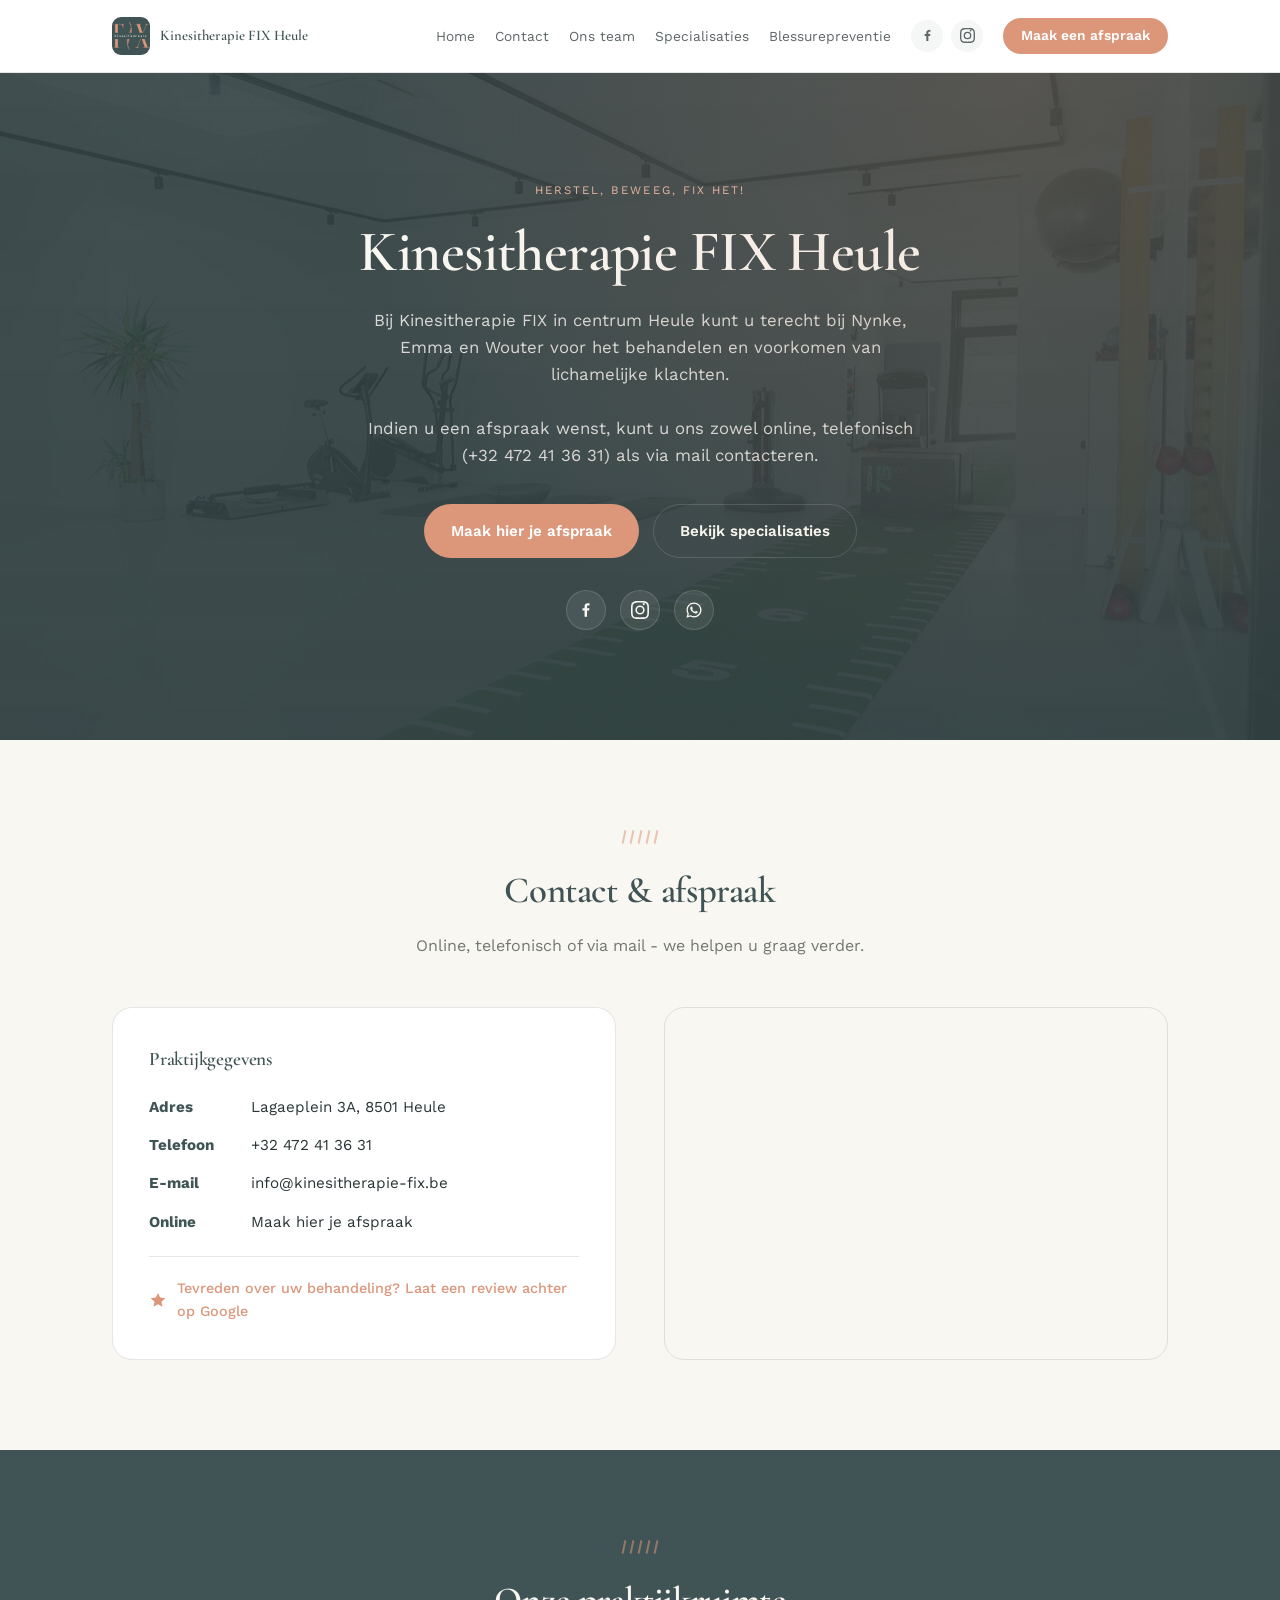
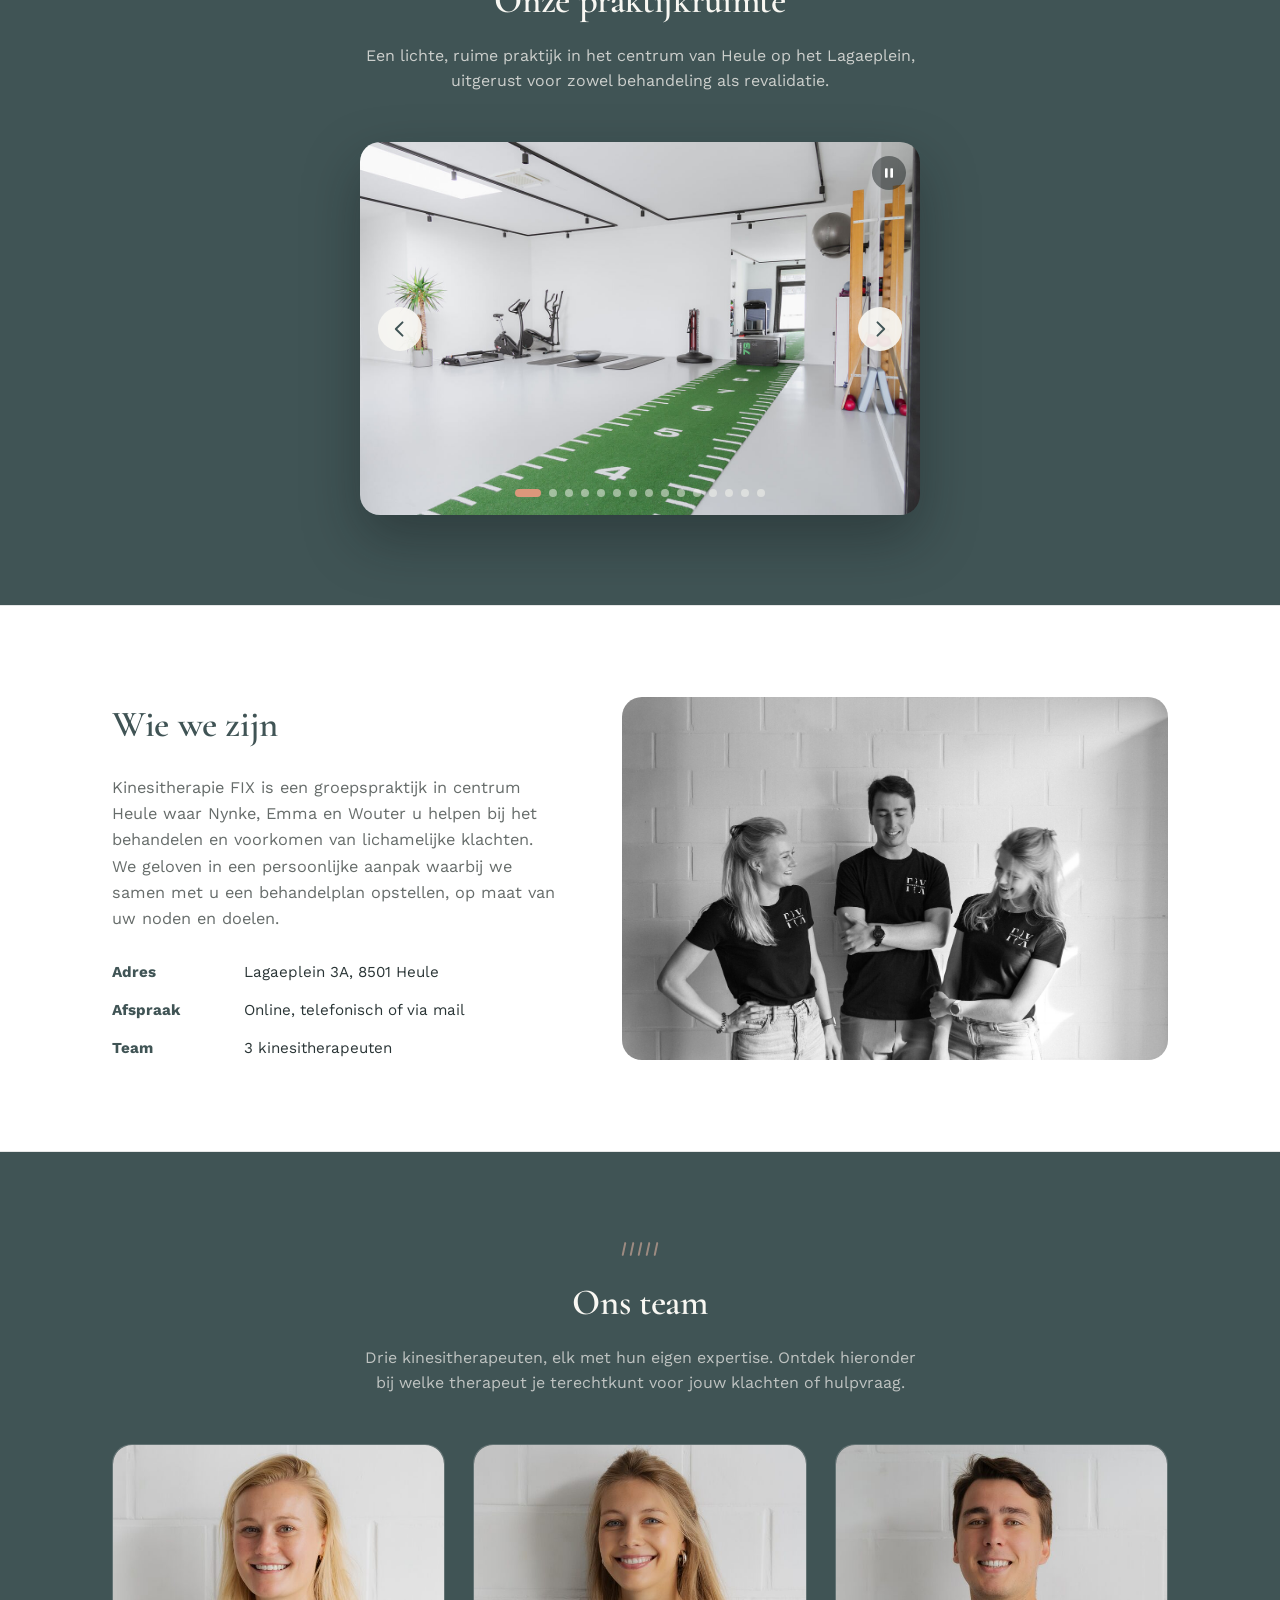
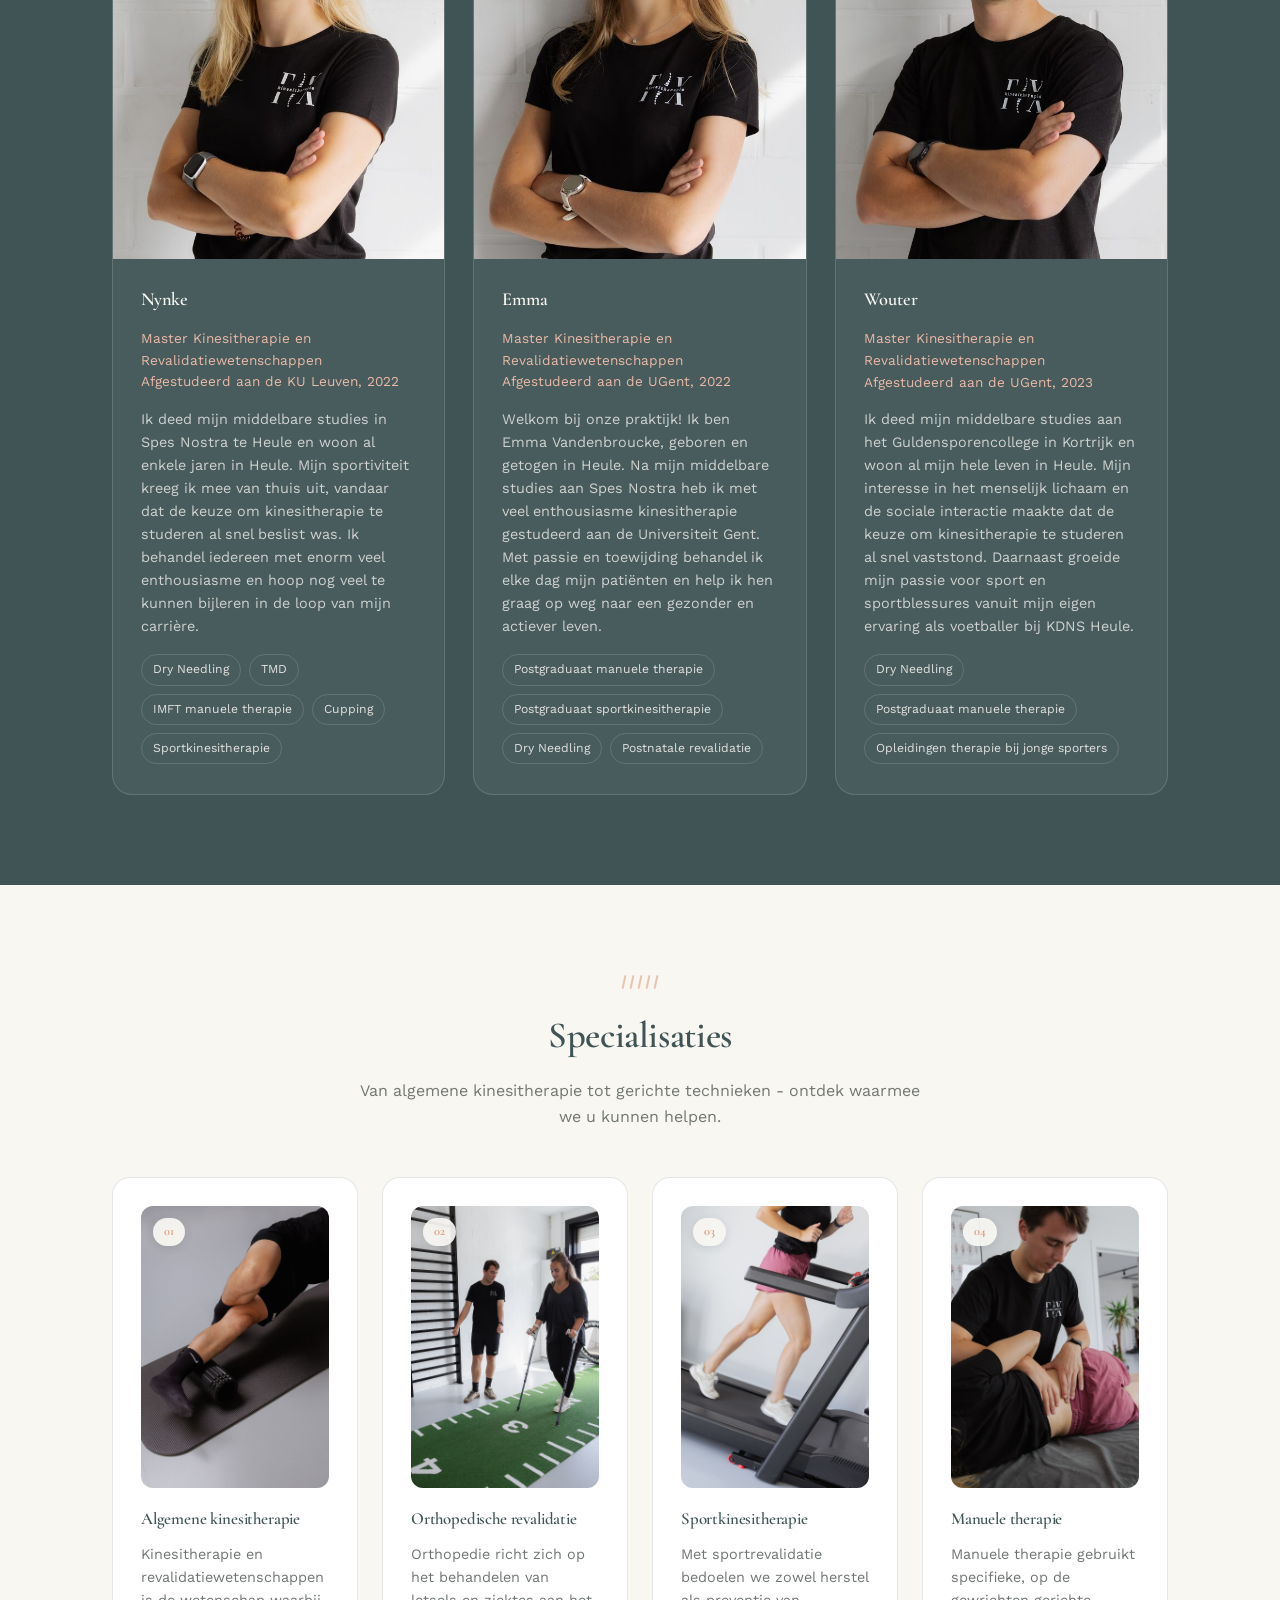
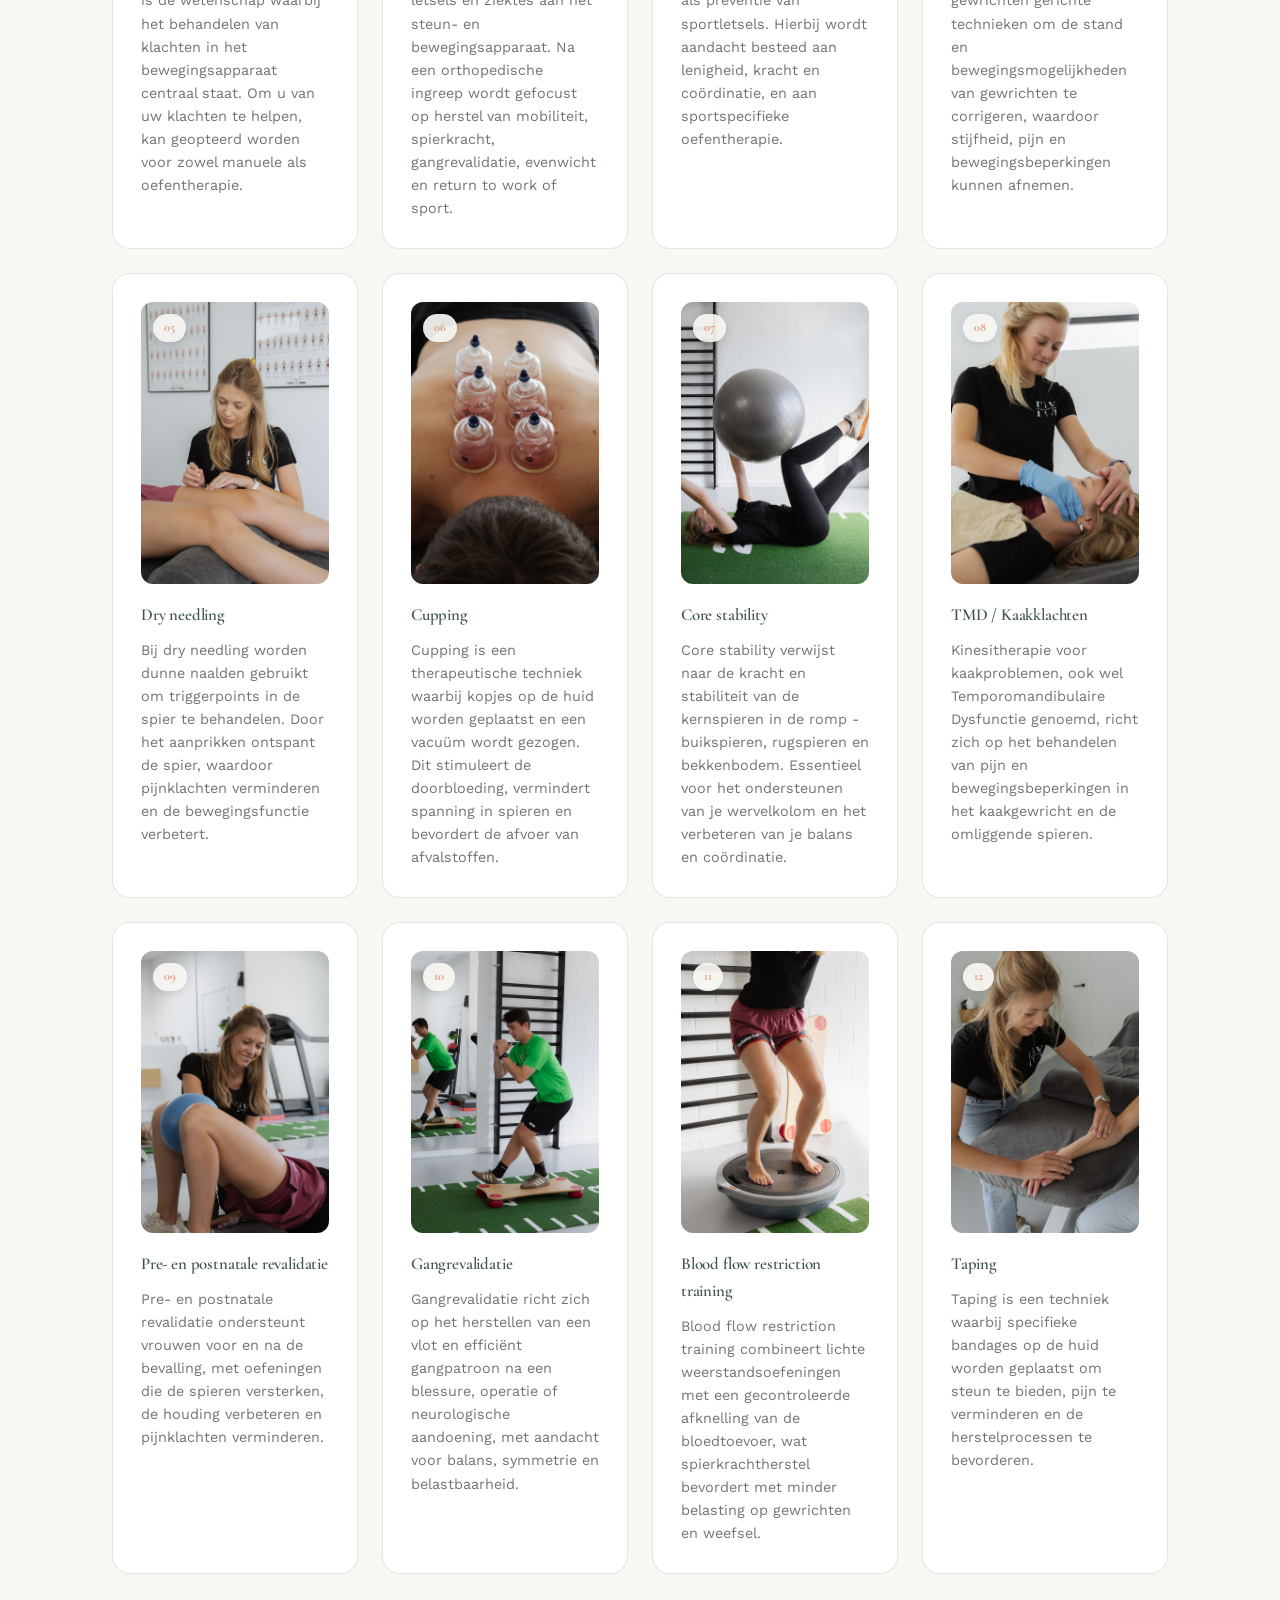
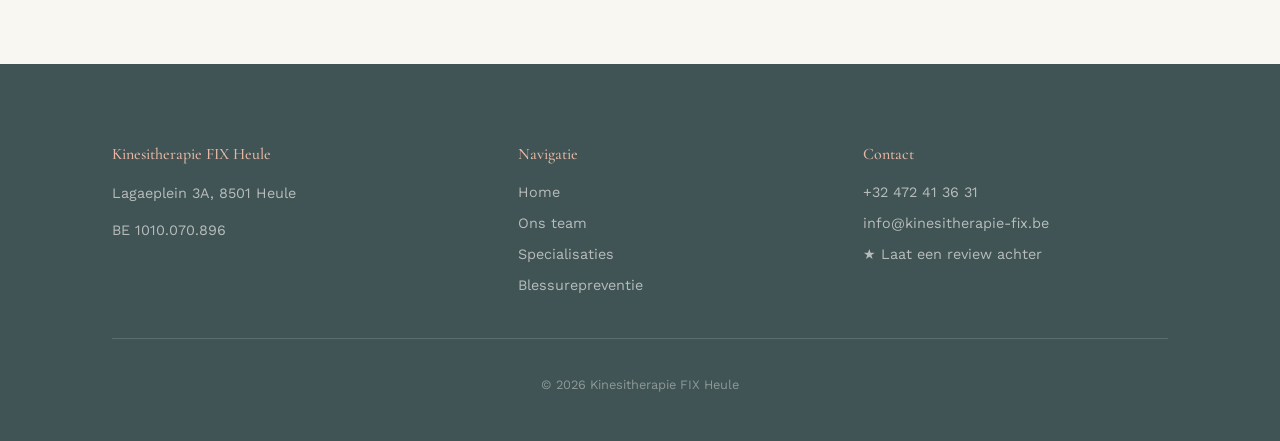
==== commit a89334c4: "Add Google Analytics (GA4) tracking Install the gtag.js snippet for GA4 property G-3FW84YFLXZ on bot" ====
--- a/index.html
+++ b/index.html
@@ -3,13 +3,18 @@
 <head>
 <meta charset="UTF-8">
 <meta name="viewport" content="width=device-width, initial-scale=1.0">
+<script async src="https://www.googletagmanager.com/gtag/js?id=G-3FW84YFLXZ"></script>
+<script>
+  window.dataLayer = window.dataLayer || [];
+  function gtag(){dataLayer.push(arguments);}
+  gtag('js', new Date());
+  gtag('config', 'G-3FW84YFLXZ');
+</script>
 <title>Kinesitherapie FIX Heule | Kinesitherapeut in Heule & Kortrijk</title>
 <meta name="description" content="Kinesitherapie FIX in centrum Heule: persoonlijke aanpak voor het behandelen en voorkomen van lichamelijke klachten, door kinesitherapeuten Nynke, Emma en Wouter.">
 <link rel="icon" href="images/favicon.ico" sizes="32x32">
 <link rel="icon" href="images/favicon-16.png" type="image/png" sizes="16x16">
 <link rel="icon" href="images/favicon-32.png" type="image/png" sizes="32x32">
-<link rel="apple-touch-icon" href="images/apple-touch-icon.png" sizes="180x180">
-<link rel="manifest" href="site.webmanifest">
 <link rel="canonical" href="https://www.kinesitherapie-fix.be/">
 <meta property="og:type" content="website">
 <meta property="og:locale" content="nl_BE">
--- a/css/style.css
+++ b/css/style.css
@@ -33,7 +33,7 @@
   -webkit-font-smoothing: antialiased;
 }
 
-img { max-width: 100%; display: block; }
+img { max-width: 100%; height: auto; display: block; }
 
 a { color: inherit; text-decoration: none; }
 
